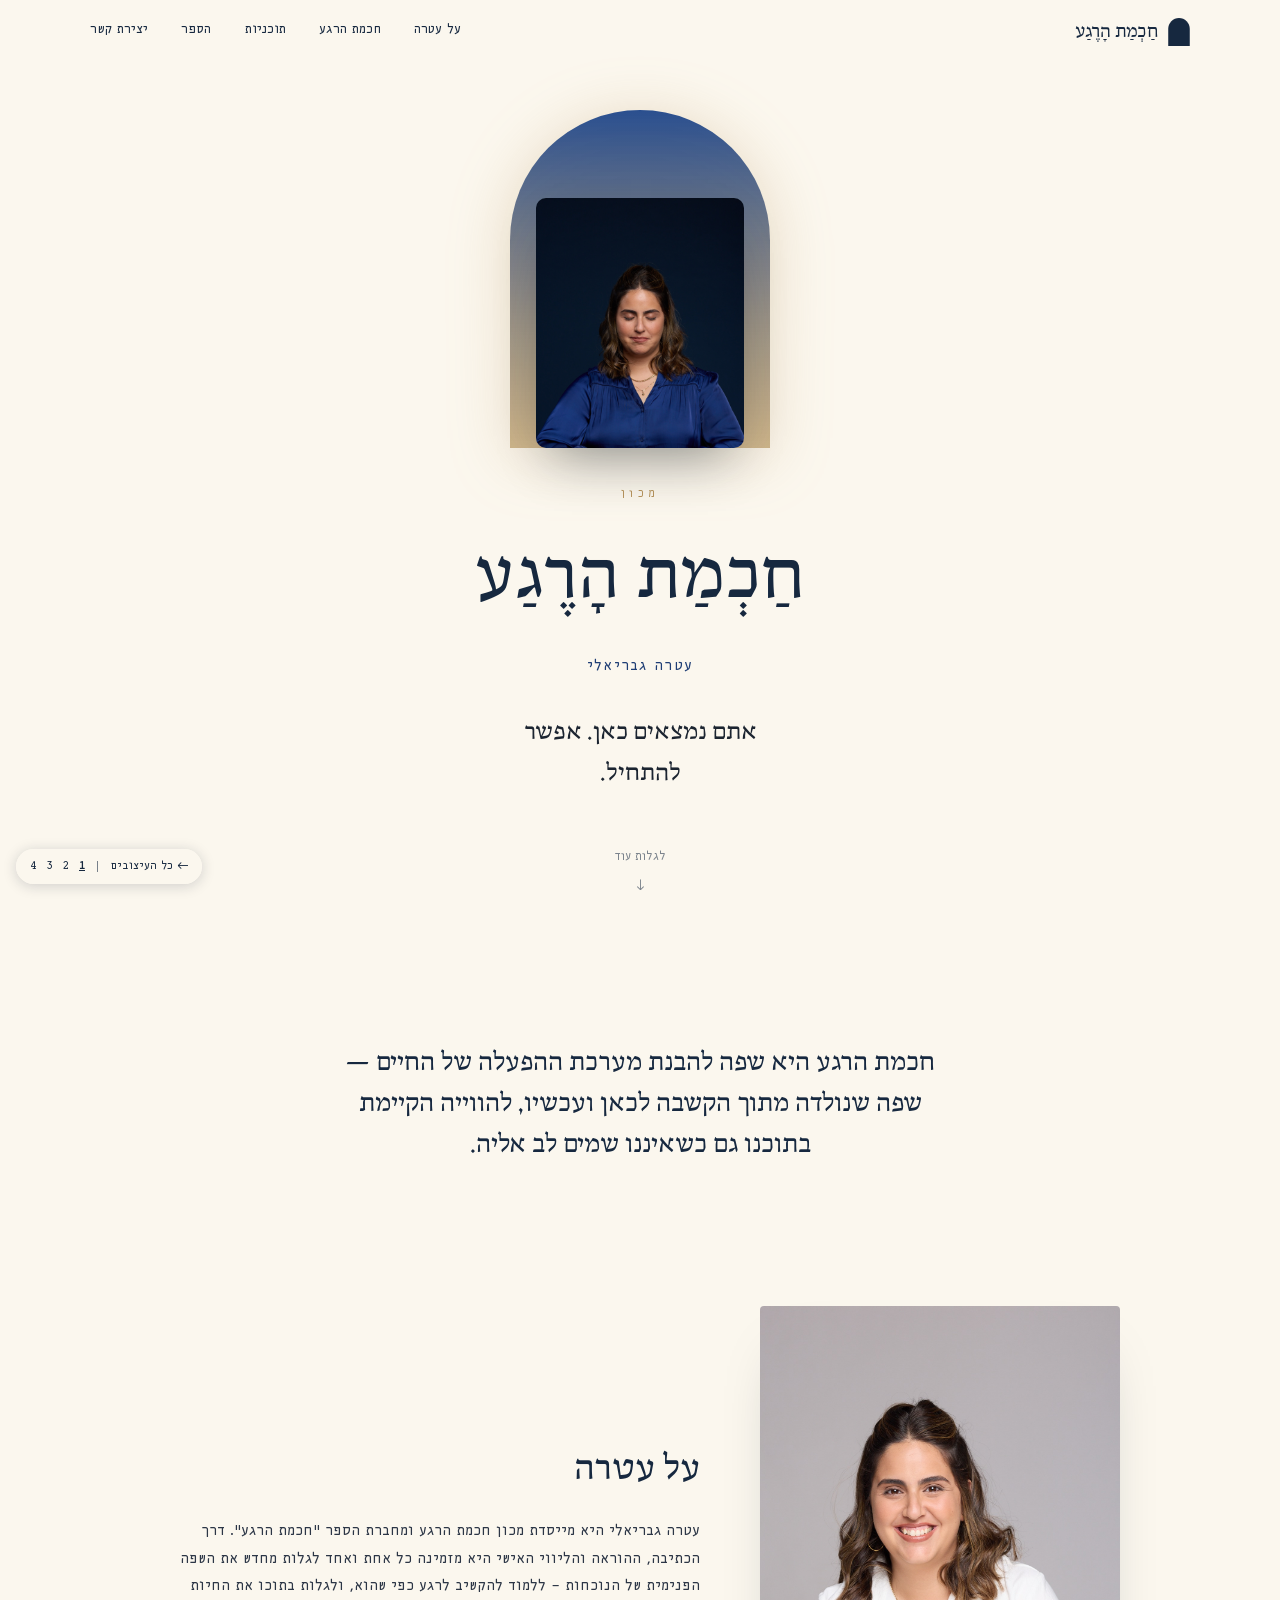
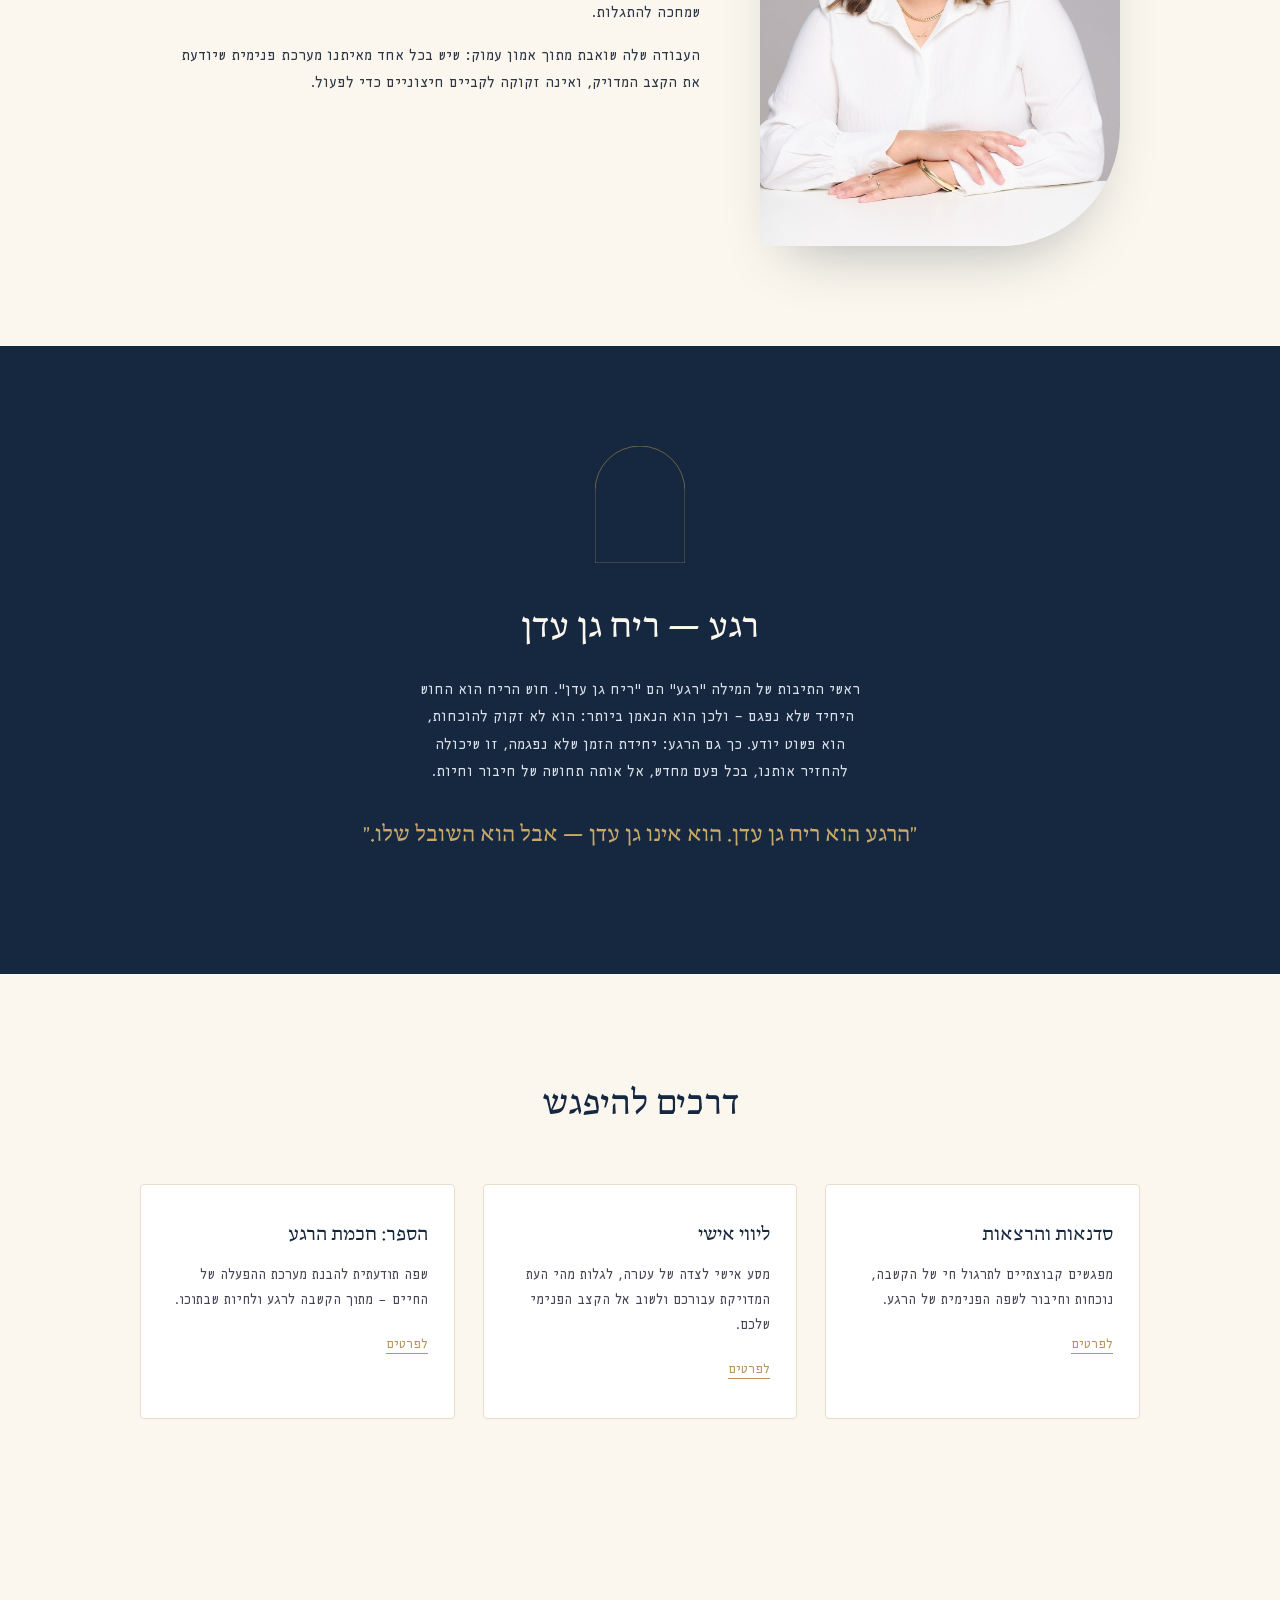
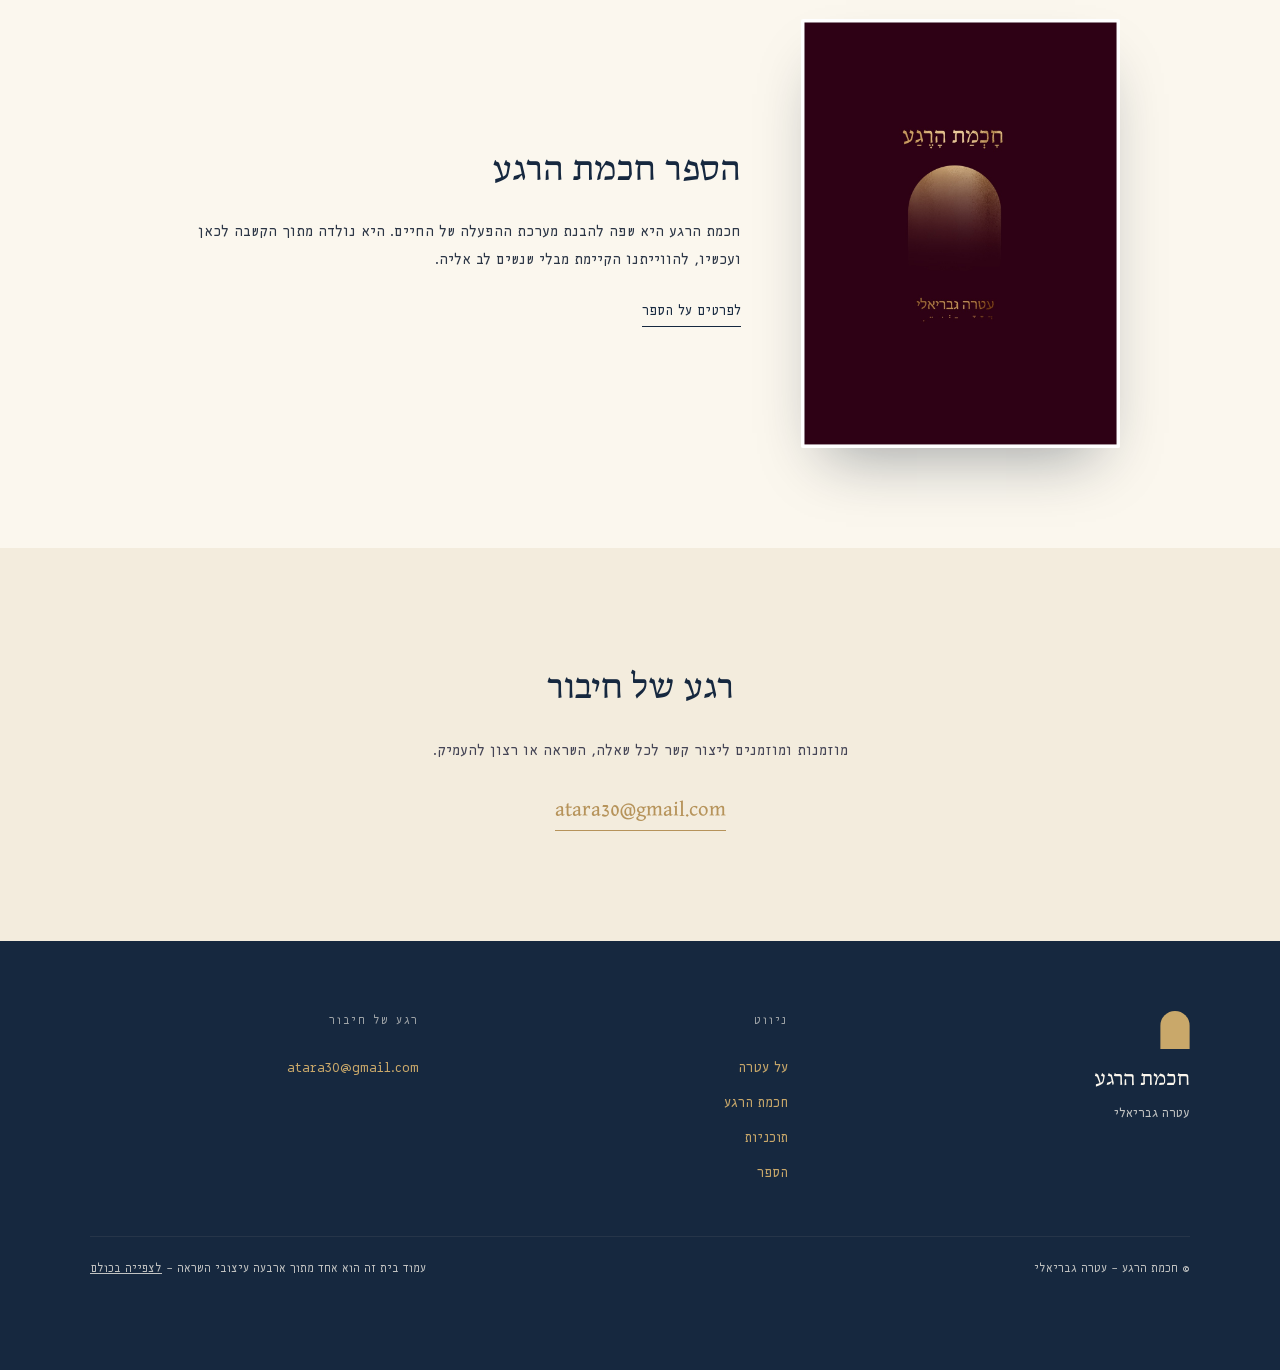
==== docs/designs/1-lavan-zahav/index.html @ def6951e "שינוי שמות עיצובים, הוספת עיצובים 5-6, החרגת materials/ מהריפו מכיוון שהריפו יהפוך לציבורי, תיקיית m" ====
<!DOCTYPE html>
<html lang="he" dir="rtl">
<head>
<meta charset="UTF-8">
<meta name="viewport" content="width=device-width, initial-scale=1">
<title>חכמת הרגע — עטרה גבריאלי | עיצוב 1: שער</title>
<meta name="description" content="חכמת הרגע — מכון בהובלת עטרה גבריאלי. עיצוב השראה 1: שער.">
<link rel="stylesheet" href="../../assets/css/base.css">
<link rel="stylesheet" href="style.css">
</head>
<body>

<nav class="concept-nav" aria-label="ניווט בין עיצובי ההשראה">
  <a href="../../index.html">← כל העיצובים</a>
  <span>|</span>
  <a href="../1-shaar/index.html" class="current" aria-current="page">1</a>
  <a href="../2-rega-kachol/index.html">2</a>
  <a href="../3-or-bahir/index.html">3</a>
  <a href="../4-tnua/index.html">4</a>
</nav>

<header class="site-header">
  <div class="container site-header-inner">
    <a class="brand" href="#top">
      <span class="brand-arch" aria-hidden="true">
        <svg viewBox="0 0 200 260"><path d="M0,260 L0,100 A100,100 0 0 1 200,100 L200,260 Z" fill="currentColor"/></svg>
      </span>
      <span class="brand-text">חַכְמַת הָרֶגַע</span>
    </a>
    <button class="nav-toggle" aria-expanded="false" aria-controls="siteNav" aria-label="פתיחת תפריט">
      <span></span><span></span><span></span>
    </button>
    <nav class="site-nav" id="siteNav" aria-label="ניווט ראשי">
      <a href="#about">על עטרה</a>
      <a href="#scent">חכמת הרגע</a>
      <a href="#programs">תוכניות</a>
      <a href="#book">הספר</a>
      <a href="#contact">יצירת קשר</a>
    </nav>
  </div>
</header>

<header class="hero" id="top">
  <div class="hero-visual">
    <div class="hero-arch-glow" aria-hidden="true">
      <svg viewBox="0 0 200 260" preserveAspectRatio="xMidYMax meet">
        <defs>
          <linearGradient id="archGrad" x1="0" y1="0" x2="0" y2="1">
            <stop offset="0%" stop-color="#2A4F8F"/>
            <stop offset="100%" stop-color="#B6935A" stop-opacity="0.65"/>
          </linearGradient>
        </defs>
        <path d="M0,260 L0,100 A100,100 0 0 1 200,100 L200,260 Z" fill="url(#archGrad)"/>
      </svg>
    </div>
    <img src="../../assets/img/atara-navy-eyes-closed.jpg" alt="עטרה גבריאלי" class="hero-photo">
  </div>

  <p class="eyebrow">מכון</p>
  <h1 class="wordmark">חַכְמַת הָרֶגַע</h1>
  <p class="byline">עטרה גבריאלי</p>
  <p class="tagline">אתם נמצאים כאן. אפשר להתחיל.</p>

  <a class="scroll-cue" href="#about">לגלות עוד<span aria-hidden="true">↓</span></a>
</header>

<section class="intro" data-reveal>
  <p class="lede">
    חכמת הרגע היא שפה להבנת מערכת ההפעלה של החיים — שפה שנולדה מתוך הקשבה לכאן ועכשיו,
    להווייה הקיימת בתוכנו גם כשאיננו שמים לב אליה.
  </p>
</section>

<section id="about" class="about" data-reveal>
  <div class="about-media">
    <img src="../../assets/img/atara-grey-front-smile.jpg" alt="עטרה גבריאלי מחייכת">
  </div>
  <div class="about-text">
    <h2>על עטרה</h2>
    <p>
      עטרה גבריאלי היא מייסדת מכון חכמת הרגע ומחברת הספר "חכמת הרגע".
      דרך הכתיבה, ההוראה והליווי האישי היא מזמינה כל אחת ואחד לגלות מחדש
      את השפה הפנימית של הנוכחות — ללמוד להקשיב לרגע כפי שהוא, ולגלות
      בתוכו את החיות שמחכה להתגלות.
    </p>
    <p>
      העבודה שלה שואבת מתוך אמון עמוק: שיש בכל אחד מאיתנו מערכת פנימית
      שיודעת את הקצב המדויק, ואינה זקוקה לקביים חיצוניים כדי לפעול.
    </p>
  </div>
</section>

<section id="scent" class="scent" data-reveal>
  <div class="scent-arch" aria-hidden="true">
    <svg viewBox="0 0 200 260" preserveAspectRatio="xMidYMax meet">
      <path d="M0,260 L0,100 A100,100 0 0 1 200,100 L200,260 Z" fill="none" stroke="#B6935A" stroke-width="1.5"/>
    </svg>
  </div>
  <h2>רגע — ריח גן עדן</h2>
  <p>
    ראשי התיבות של המילה "רגע" הם "ריח גן עדן". חוש הריח הוא החוש היחיד
    שלא נפגם — ולכן הוא הנאמן ביותר: הוא לא זקוק להוכחות, הוא פשוט יודע.
    כך גם הרגע: יחידת הזמן שלא נפגמה, זו שיכולה להחזיר אותנו, בכל פעם
    מחדש, אל אותה תחושה של חיבור וחיות.
  </p>
  <p class="pull-quote">"הרגע הוא ריח גן עדן. הוא אינו גן עדן — אבל הוא השובל שלו."</p>
</section>

<section id="programs" class="programs" data-reveal>
  <h2>דרכים להיפגש</h2>
  <!-- תוכן לדוגמה: יש לעדכן עם פרטים מדויקים (תאריכים / מחירים / קישורי הרשמה) -->
  <div class="cards">
    <article class="card">
      <h3>סדנאות והרצאות</h3>
      <p>מפגשים קבוצתיים לתרגול חי של הקשבה, נוכחות וחיבור לשפה הפנימית של הרגע.</p>
      <a href="#contact">לפרטים</a>
    </article>
    <article class="card">
      <h3>ליווי אישי</h3>
      <p>מסע אישי לצדה של עטרה, לגלות מהי העת המדויקת עבורכם ולשוב אל הקצב הפנימי שלכם.</p>
      <a href="#contact">לפרטים</a>
    </article>
    <article class="card">
      <h3>הספר: חכמת הרגע</h3>
      <p>שפה תודעתית להבנת מערכת ההפעלה של החיים — מתוך הקשבה לרגע ולחיות שבתוכו.</p>
      <a href="#book">לפרטים</a>
    </article>
  </div>
</section>

<section id="book" class="book" data-reveal>
  <img src="../../assets/img/book-cover.jpg" alt="עטיפת הספר חכמת הרגע" class="book-cover">
  <div class="book-text">
    <h2>הספר חכמת הרגע</h2>
    <p>
      חכמת הרגע היא שפה להבנת מערכת ההפעלה של החיים. היא נולדה מתוך הקשבה
      לכאן ועכשיו, להווייתנו הקיימת מבלי שנשים לב אליה.
    </p>
    <a class="cta" href="#contact">לפרטים על הספר</a>
  </div>
</section>

<section id="contact" class="contact" data-reveal>
  <h2>רגע של חיבור</h2>
  <p>מוזמנות ומוזמנים ליצור קשר לכל שאלה, השראה או רצון להעמיק.</p>
  <a class="cta cta-gold" href="mailto:atara30@gmail.com">atara30@gmail.com</a>
</section>

<footer class="site-footer">
  <div class="container footer-top">
    <div class="footer-brand">
      <span class="brand-arch" aria-hidden="true">
        <svg viewBox="0 0 200 260"><path d="M0,260 L0,100 A100,100 0 0 1 200,100 L200,260 Z" fill="currentColor"/></svg>
      </span>
      <p class="footer-wordmark">חכמת הרגע</p>
      <p class="footer-tagline">עטרה גבריאלי</p>
    </div>
    <nav class="footer-nav" aria-label="ניווט בפוטר">
      <p class="footer-col-title">ניווט</p>
      <a href="#about">על עטרה</a>
      <a href="#scent">חכמת הרגע</a>
      <a href="#programs">תוכניות</a>
      <a href="#book">הספר</a>
    </nav>
    <div class="footer-contact">
      <p class="footer-col-title">רגע של חיבור</p>
      <a href="mailto:atara30@gmail.com">atara30@gmail.com</a>
      <!-- מקום לעדכון: טלפון / וואטסאפ / קישורי רשת חברתית אמיתיים -->
    </div>
  </div>
  <div class="footer-bottom">
    <p>© חכמת הרגע — עטרה גבריאלי</p>
    <p class="footer-note">עמוד בית זה הוא אחד מתוך ארבעה עיצובי השראה — <a href="../../index.html">לצפייה בכולם</a></p>
  </div>
</footer>

<script src="../../assets/js/reveal.js"></script>
<script src="../../assets/js/nav.js"></script>
</body>
</html>
---- docs/assets/css/base.css ----
/* חכמת הרגע — בסיס משותף לכל עיצובי דף הבית */

@font-face {
  font-family: "Days";
  src: url("../fonts/Days-Regular.woff2") format("woff2"),
       url("../fonts/Days-Regular.woff") format("woff");
  font-weight: 400;
  font-style: normal;
  font-display: swap;
}

@font-face {
  font-family: "ArbelG";
  src: url("../fonts/ArbelG-Regular.woff") format("woff");
  font-weight: 400;
  font-style: normal;
  font-display: swap;
}

@font-face {
  font-family: "ArbelG";
  src: url("../fonts/ArbelG-Medium.woff") format("woff");
  font-weight: 500;
  font-style: normal;
  font-display: swap;
}

@font-face {
  font-family: "ArbelG";
  src: url("../fonts/ArbelG-Bold.woff") format("woff");
  font-weight: 700;
  font-style: normal;
  font-display: swap;
}

:root {
  /* פלטה — נגזרת מהלוגו ומתמונות התדמית */
  --navy-deep: #101e30;
  --navy: #16283f;
  --blue-royal: #1f3e75;
  --blue-royal-light: #2a4f8f;
  --cream: #fbf7ee;
  --cream-2: #f3ecdd;
  --gold: #b6935a;
  --gold-light: #c9a86a;
  --wine: #3a0f1f;
  --ink: #1b2430;

  --font-display: "Days", "Frank Ruhl Libre", serif;
  --font-body: "ArbelG", "Times New Roman", serif;

  --ease: cubic-bezier(0.22, 1, 0.36, 1);
}

* {
  box-sizing: border-box;
}

html {
  scroll-behavior: smooth;
}

body {
  margin: 0;
  font-family: var(--font-body);
  color: var(--ink);
  background: var(--cream);
  direction: rtl;
  line-height: 1.7;
  -webkit-font-smoothing: antialiased;
}

img {
  max-width: 100%;
  display: block;
}

a {
  color: inherit;
  text-decoration: none;
}

h1, h2, h3 {
  font-family: var(--font-display);
  font-weight: 400;
  margin: 0;
}

p {
  margin: 0;
}

.container {
  width: min(1100px, 92%);
  margin-inline: auto;
}

/* פס ניווט קטן וקבוע בין ארבעת עיצובי ההשראה — פינה תחתונה כדי לא להתנגש עם ההידר האמיתי */
.concept-nav {
  position: fixed;
  bottom: 16px;
  inset-inline-end: 16px;
  z-index: 200;
  display: flex;
  align-items: center;
  gap: 10px;
  font-size: 0.76rem;
  padding: 7px 14px;
  border-radius: 999px;
  background: rgba(251, 247, 238, 0.92);
  color: var(--navy);
  backdrop-filter: blur(6px);
  box-shadow: 0 2px 14px rgba(16, 30, 48, 0.18);
  transition: transform 0.4s var(--ease);
}

.concept-nav:hover {
  transform: translateY(-2px);
}

.concept-nav span {
  opacity: 0.6;
}

.concept-nav a.current {
  font-weight: 700;
  text-decoration: underline;
}

/* ===== הידר ראשי — לוגו + ניווט, קבוע בגלילה ===== */
.site-header {
  position: sticky;
  top: 0;
  z-index: 150;
  padding: 16px 0;
  transition: padding 0.4s var(--ease), background 0.4s var(--ease), box-shadow 0.4s var(--ease);
}

.site-header-inner {
  display: flex;
  align-items: center;
  justify-content: space-between;
  gap: 24px;
}

.brand {
  display: flex;
  align-items: center;
  gap: 10px;
  flex-shrink: 0;
}

.brand-arch {
  width: 22px;
  height: 28px;
  display: block;
}

.brand-arch svg {
  width: 100%;
  height: 100%;
}

.brand-text {
  font-family: var(--font-display);
  font-size: 1.15rem;
  white-space: nowrap;
}

.site-nav {
  display: flex;
  align-items: center;
  gap: clamp(16px, 2.6vw, 34px);
  font-size: 0.88rem;
}

.site-nav a {
  position: relative;
  padding-bottom: 3px;
}

.site-nav a::after {
  content: "";
  position: absolute;
  right: 0;
  bottom: 0;
  width: 0;
  height: 1px;
  background: currentColor;
  transition: width 0.35s var(--ease);
}

.site-nav a:hover::after {
  width: 100%;
}

.nav-toggle {
  display: none;
  flex-direction: column;
  justify-content: center;
  gap: 5px;
  width: 34px;
  height: 34px;
  background: none;
  border: none;
  cursor: pointer;
  padding: 0;
}

.nav-toggle span {
  display: block;
  width: 100%;
  height: 1.5px;
  background: currentColor;
  transition: transform 0.35s var(--ease), opacity 0.35s var(--ease);
}

.site-header.nav-open .nav-toggle span:nth-child(1) {
  transform: translateY(6.5px) rotate(45deg);
}

.site-header.nav-open .nav-toggle span:nth-child(2) {
  opacity: 0;
}

.site-header.nav-open .nav-toggle span:nth-child(3) {
  transform: translateY(-6.5px) rotate(-45deg);
}

@media (max-width: 760px) {
  .nav-toggle {
    display: flex;
  }

  .site-nav {
    position: fixed;
    inset: 0 0 auto 0;
    top: 0;
    flex-direction: column;
    align-items: flex-start;
    gap: 22px;
    padding: 110px 8% 40px;
    font-size: 1.1rem;
    transform: translateY(-8px);
    opacity: 0;
    pointer-events: none;
    transition: opacity 0.35s var(--ease), transform 0.35s var(--ease);
  }

  .site-header.nav-open .site-nav {
    opacity: 1;
    transform: translateY(0);
    pointer-events: auto;
  }
}

/* ===== פוטר מורחב — מותג / ניווט / חיבור / שורת תחתית ===== */
.site-footer {
  padding: 70px 0 0;
}

.footer-top {
  display: grid;
  grid-template-columns: 1.1fr 1fr 1fr;
  gap: 40px;
  padding-bottom: 50px;
}

.footer-brand .brand-arch {
  width: 30px;
  height: 38px;
  margin-bottom: 12px;
}

.footer-wordmark {
  font-family: var(--font-display);
  font-size: 1.3rem;
}

.footer-tagline {
  font-size: 0.85rem;
  opacity: 0.75;
  margin-top: 6px;
}

.footer-col-title {
  font-size: 0.78rem;
  letter-spacing: 0.14em;
  text-transform: uppercase;
  opacity: 0.6;
  margin-bottom: 14px;
}

.footer-nav,
.footer-contact {
  display: flex;
  flex-direction: column;
  gap: 10px;
  font-size: 0.92rem;
}

.footer-nav a,
.footer-contact a {
  width: fit-content;
  transition: opacity 0.3s var(--ease);
}

.footer-nav a:hover,
.footer-contact a:hover {
  opacity: 0.7;
}

.footer-bottom {
  display: flex;
  flex-wrap: wrap;
  align-items: center;
  justify-content: space-between;
  gap: 10px;
  padding: 22px 0 90px;
  border-top: 1px solid currentColor;
  border-color: rgba(128, 128, 128, 0.2);
  font-size: 0.78rem;
  opacity: 0.75;
  width: min(1100px, 92%);
  margin-inline: auto;
}

.footer-note a {
  text-decoration: underline;
}

@media (max-width: 760px) {
  .footer-top {
    grid-template-columns: 1fr;
    gap: 30px;
  }
  .footer-bottom {
    flex-direction: column;
    text-align: center;
    padding-bottom: 100px;
  }
}

/* אלמנט reveal-on-scroll משותף */
[data-reveal] {
  opacity: 0;
  transform: translateY(24px);
  transition: opacity 0.9s var(--ease), transform 0.9s var(--ease);
}

[data-reveal].is-visible {
  opacity: 1;
  transform: translateY(0);
}

@media (prefers-reduced-motion: reduce) {
  html {
    scroll-behavior: auto;
  }
  [data-reveal] {
    opacity: 1;
    transform: none;
    transition: none;
  }
}

.visually-hidden {
  position: absolute;
  width: 1px;
  height: 1px;
  overflow: hidden;
  clip: rect(0 0 0 0);
  white-space: nowrap;
}
---- docs/designs/1-lavan-zahav/style.css ----
/* עיצוב 1 — "שער": מינימליסטי, קרם + נייבי, המון אוויר */

body {
  background: var(--cream);
}

/* ===== הידר (ניווט עליון) ===== */
.site-header {
  background: transparent;
}

.site-header.is-scrolled {
  background: rgba(251, 247, 238, 0.9);
  backdrop-filter: blur(8px);
  box-shadow: 0 2px 16px rgba(16, 30, 48, 0.08);
  padding: 10px 0;
}

.brand,
.site-nav a,
.nav-toggle {
  color: var(--navy);
}

.brand-text {
  color: var(--navy);
}

@media (max-width: 760px) {
  .site-header.nav-open .site-nav {
    background: var(--cream);
    box-shadow: 0 10px 30px rgba(16, 30, 48, 0.15);
  }
}

.hero {
  min-height: 100svh;
  display: flex;
  flex-direction: column;
  align-items: center;
  justify-content: center;
  text-align: center;
  padding: 40px 20px 60px;
  gap: 6px;
}

/* קשת ברקע + תצלום עטרה מלפנים — "מאחוריה קשת" */
.hero-visual {
  position: relative;
  width: min(260px, 58vw);
  aspect-ratio: 200 / 260;
  margin-bottom: 30px;
}

.hero-arch-glow {
  position: absolute;
  inset: 0;
  animation: breathe 8s ease-in-out infinite;
  filter: drop-shadow(0 10px 30px rgba(182, 147, 90, 0.35));
}

.hero-arch-glow svg {
  width: 100%;
  height: 100%;
}

.hero-photo {
  position: absolute;
  bottom: 0;
  left: 50%;
  translate: -50% 0;
  width: 80%;
  height: 74%;
  object-fit: cover;
  object-position: top center;
  border-radius: 10px;
  box-shadow: 0 24px 50px -18px rgba(16, 30, 48, 0.45);
}

@keyframes breathe {
  0%, 100% { transform: scale(1); }
  50% { transform: scale(1.028); }
}

.eyebrow {
  font-size: 0.78rem;
  letter-spacing: 0.35em;
  color: var(--gold);
  text-transform: uppercase;
  margin-bottom: 6px;
}

.wordmark {
  font-size: clamp(2.4rem, 7vw, 4.4rem);
  color: var(--navy);
  letter-spacing: 0.01em;
}

.byline {
  font-size: 1rem;
  color: var(--blue-royal);
  margin-top: 10px;
  letter-spacing: 0.08em;
}

.tagline {
  margin-top: 26px;
  font-family: var(--font-display);
  font-size: clamp(1.1rem, 2.4vw, 1.5rem);
  color: var(--ink);
  max-width: 26ch;
}

.scroll-cue {
  margin-top: 48px;
  font-size: 0.8rem;
  color: var(--navy);
  opacity: 0.55;
  display: flex;
  flex-direction: column;
  align-items: center;
  gap: 6px;
}

.scroll-cue span {
  animation: bob 2.4s ease-in-out infinite;
}

@keyframes bob {
  0%, 100% { transform: translateY(0); }
  50% { transform: translateY(6px); }
}

.intro {
  padding: 80px 20px;
  text-align: center;
}

.lede {
  max-width: 46ch;
  margin-inline: auto;
  font-family: var(--font-display);
  font-size: clamp(1.15rem, 2.6vw, 1.6rem);
  color: var(--navy);
  line-height: 1.6;
}

.about {
  display: grid;
  grid-template-columns: 0.8fr 1.2fr;
  gap: 60px;
  align-items: center;
  padding: 60px 20px 100px;
  width: min(1000px, 92%);
  margin-inline: auto;
}

.about-media img {
  border-radius: 4px 4px 120px 4px;
  box-shadow: 0 30px 60px -30px rgba(16, 30, 48, 0.35);
}

.about-text h2,
.scent h2,
.programs h2,
.book h2,
.contact h2 {
  font-size: clamp(1.6rem, 3.4vw, 2.2rem);
  color: var(--navy);
  margin-bottom: 20px;
}

.about-text p {
  margin-bottom: 16px;
  color: #35405020;
  color: #2c3646;
}

.scent {
  background: var(--navy);
  color: var(--cream);
  text-align: center;
  padding: 100px 20px;
  position: relative;
}

.scent-arch {
  width: 90px;
  margin: 0 auto 24px;
  opacity: 0.8;
  animation: breathe 8s ease-in-out infinite;
}

.scent h2 {
  color: var(--cream);
}

.scent p {
  max-width: 56ch;
  margin: 0 auto 20px;
  color: #d9e0ea;
}

.pull-quote {
  font-family: var(--font-display);
  font-size: clamp(1.1rem, 2.4vw, 1.4rem);
  color: var(--gold-light) !important;
  margin-top: 30px !important;
}

.programs {
  padding: 100px 20px;
  text-align: center;
}

.programs h2 {
  margin-bottom: 50px;
}

.cards {
  display: grid;
  grid-template-columns: repeat(3, 1fr);
  gap: 28px;
  width: min(1000px, 92%);
  margin-inline: auto;
}

.card {
  background: #fff;
  border: 1px solid #e7dfcc;
  border-radius: 4px;
  padding: 34px 26px;
  text-align: start;
  transition: transform 0.5s var(--ease), box-shadow 0.5s var(--ease);
}

.card:hover {
  transform: translateY(-6px);
  box-shadow: 0 24px 40px -28px rgba(16, 30, 48, 0.3);
}

.card h3 {
  font-family: var(--font-display);
  font-size: 1.2rem;
  color: var(--navy);
  margin-bottom: 12px;
}

.card p {
  font-size: 0.92rem;
  color: #445;
  margin-bottom: 18px;
}

.card a {
  font-size: 0.85rem;
  color: var(--gold);
  border-bottom: 1px solid var(--gold);
  padding-bottom: 2px;
}

.book {
  display: grid;
  grid-template-columns: 0.55fr 1fr;
  gap: 60px;
  align-items: center;
  width: min(1000px, 92%);
  margin-inline: auto;
  padding: 100px 20px;
}

.book-cover {
  border-radius: 2px;
  box-shadow: 0 30px 60px -24px rgba(16, 30, 48, 0.4);
}

.book-text p {
  margin-bottom: 24px;
  color: #2c3646;
}

.cta {
  display: inline-block;
  font-size: 0.9rem;
  color: var(--navy);
  border-bottom: 1px solid var(--navy);
  padding-bottom: 2px;
}

.contact {
  text-align: center;
  padding: 110px 20px;
  background: var(--cream-2);
}

.contact p {
  margin: 16px 0 30px;
  color: #445;
}

.cta-gold {
  font-family: var(--font-display);
  font-size: 1.2rem;
  color: var(--gold);
  border-bottom: 1px solid var(--gold);
}

.site-footer {
  background: var(--navy);
  color: var(--cream);
}

.footer-brand .brand-arch,
.footer-nav a,
.footer-contact a {
  color: var(--gold-light);
}

.footer-wordmark {
  color: var(--cream);
}

@media (max-width: 760px) {
  .about, .book {
    grid-template-columns: 1fr;
    text-align: center;
  }
  .about-text, .book-text {
    text-align: center;
  }
  .cards {
    grid-template-columns: 1fr;
  }
}
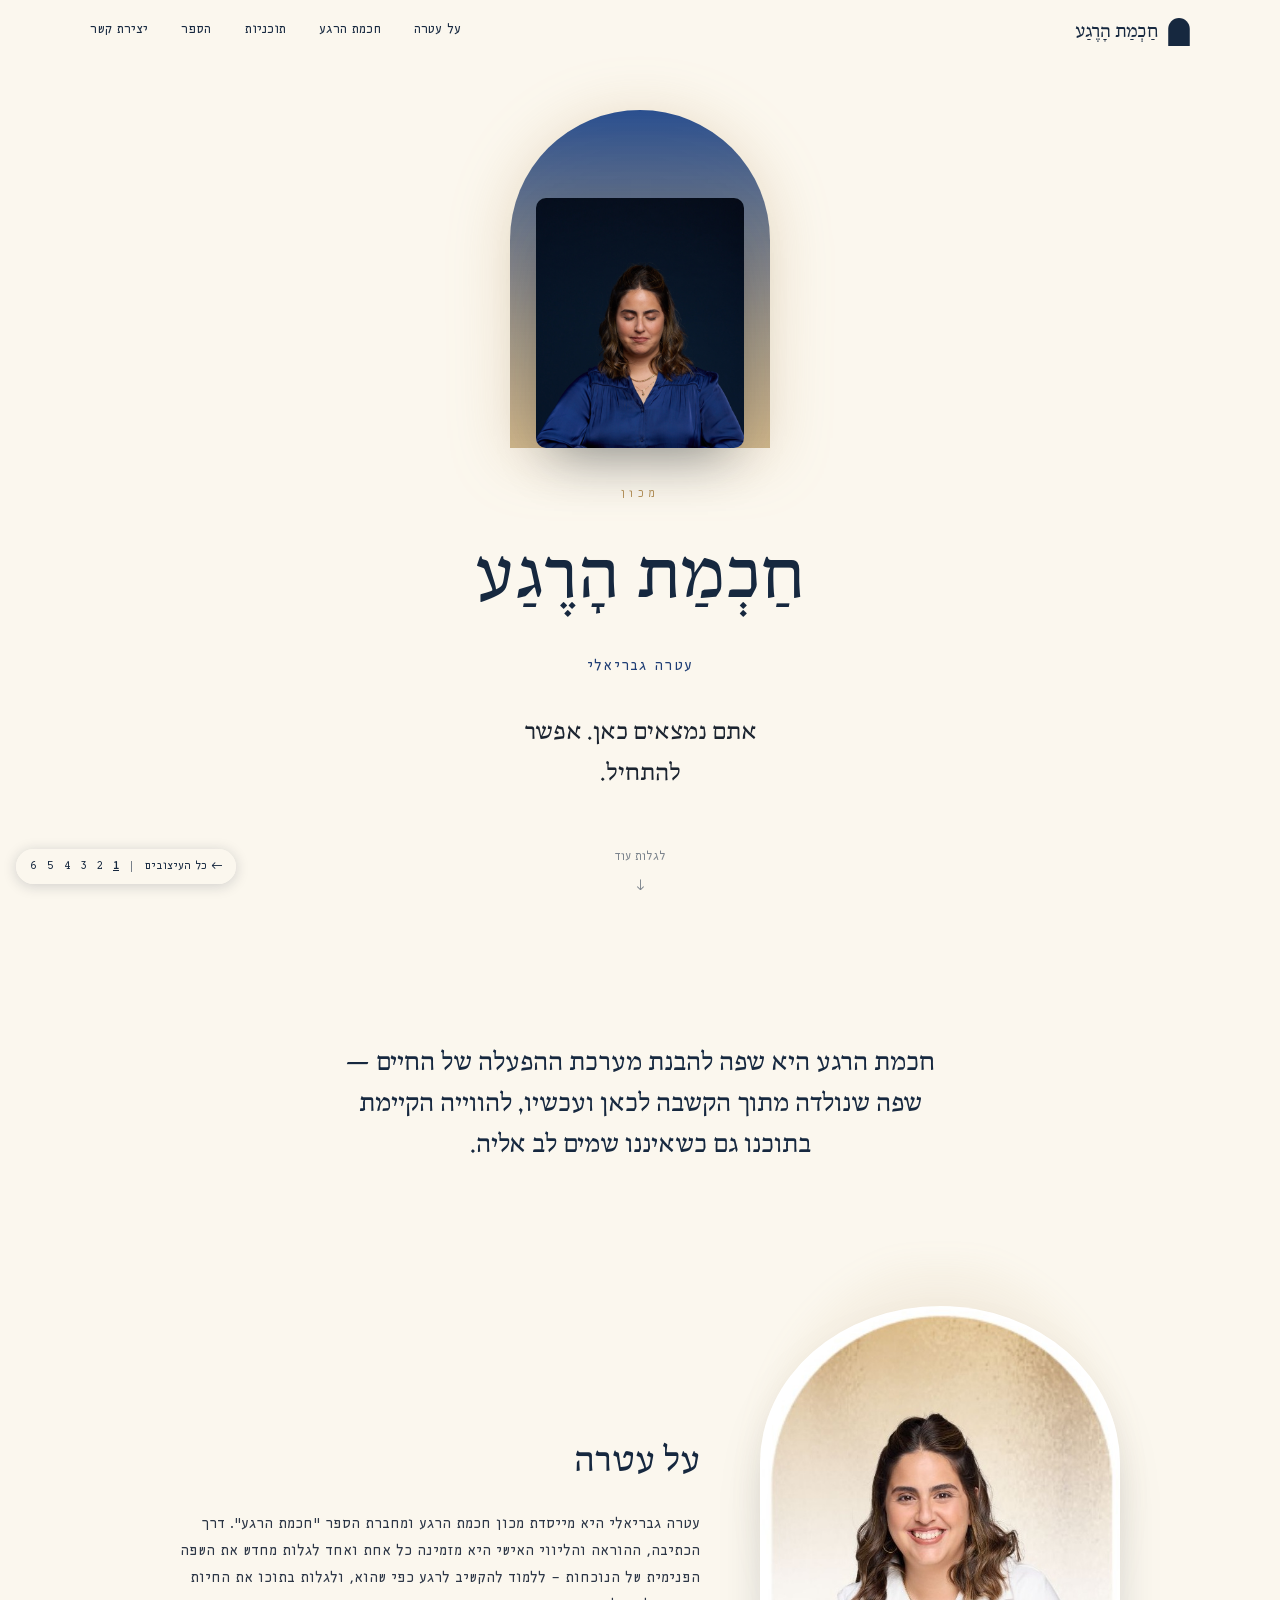
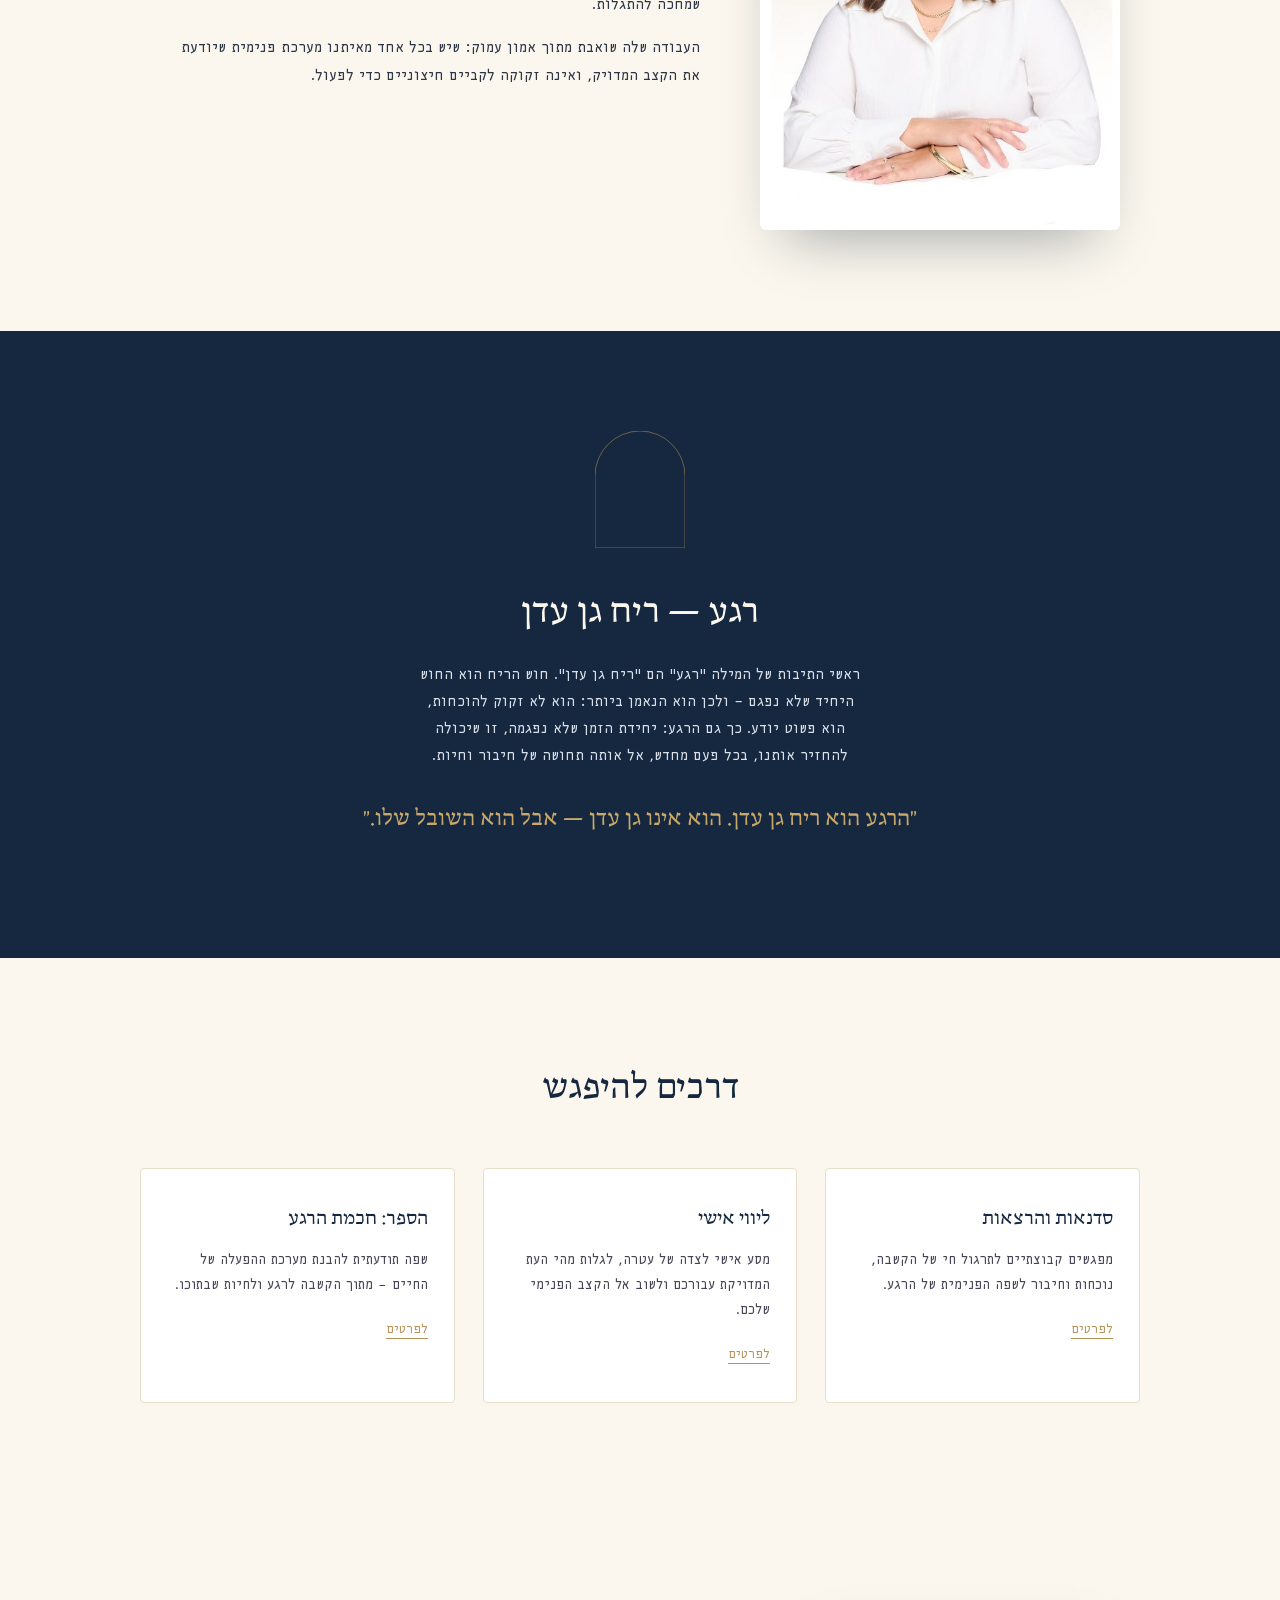
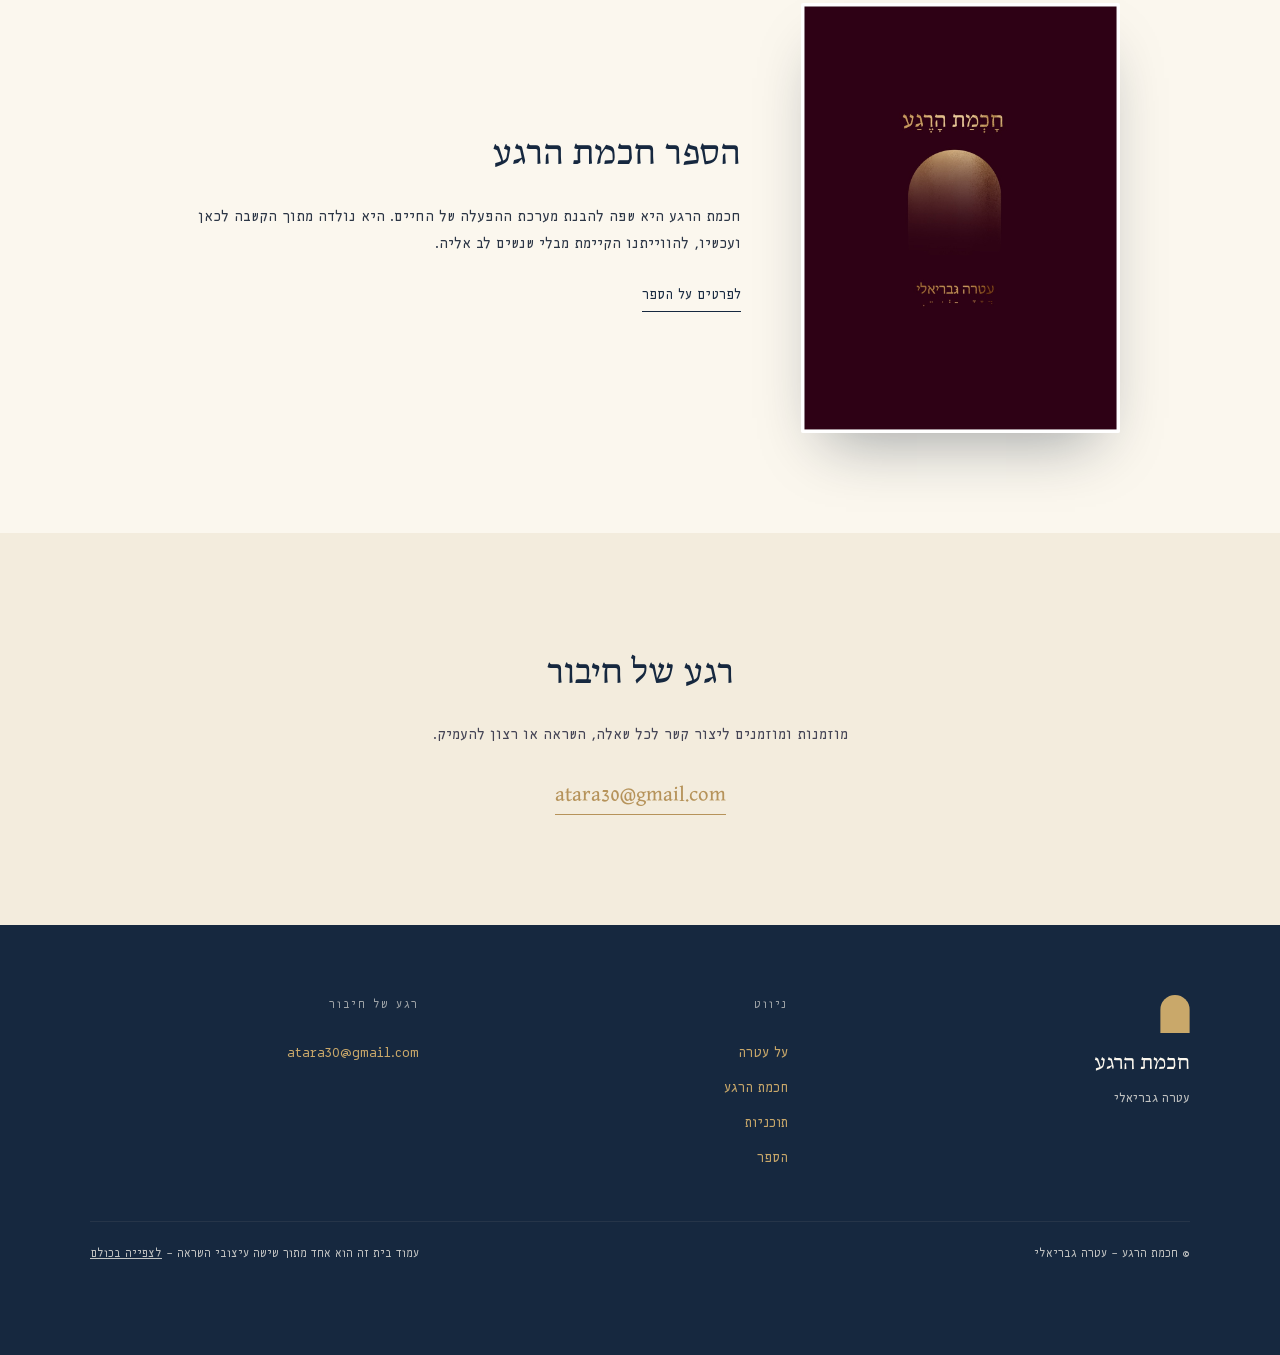
==== commit a13bc4f5: "תיקון ניווט + הטמעת פורטרט הקשת החדש של עטרה בעיצוב 1 - הוספת docs/assets/img/atara-arch-portrait.jp" ====
--- a/docs/designs/1-lavan-zahav/index.html
+++ b/docs/designs/1-lavan-zahav/index.html
@@ -13,10 +13,12 @@
 <nav class="concept-nav" aria-label="ניווט בין עיצובי ההשראה">
   <a href="../../index.html">← כל העיצובים</a>
   <span>|</span>
-  <a href="../1-shaar/index.html" class="current" aria-current="page">1</a>
+  <a href="../1-lavan-zahav/index.html" class="current" aria-current="page">1</a>
   <a href="../2-rega-kachol/index.html">2</a>
-  <a href="../3-or-bahir/index.html">3</a>
-  <a href="../4-tnua/index.html">4</a>
+  <a href="../3-pesifas/index.html">3</a>
+  <a href="../4-diyokan/index.html">4</a>
+  <a href="../5-tzmicha/index.html">5</a>
+  <a href="../6-masa/index.html">6</a>
 </nav>
 
 <header class="site-header">
@@ -73,7 +75,8 @@
 
 <section id="about" class="about" data-reveal>
   <div class="about-media">
-    <img src="../../assets/img/atara-grey-front-smile.jpg" alt="עטרה גבריאלי מחייכת">
+    <span class="about-media-glow" aria-hidden="true"></span>
+    <img src="../../assets/img/atara-arch-portrait.jpg" alt="עטרה גבריאלי" class="about-portrait">
   </div>
   <div class="about-text">
     <h2>על עטרה</h2>
@@ -170,7 +173,7 @@
   </div>
   <div class="footer-bottom">
     <p>© חכמת הרגע — עטרה גבריאלי</p>
-    <p class="footer-note">עמוד בית זה הוא אחד מתוך ארבעה עיצובי השראה — <a href="../../index.html">לצפייה בכולם</a></p>
+    <p class="footer-note">עמוד בית זה הוא אחד מתוך שישה עיצובי השראה — <a href="../../index.html">לצפייה בכולם</a></p>
   </div>
 </footer>
 
--- a/docs/designs/1-lavan-zahav/style.css
+++ b/docs/designs/1-lavan-zahav/style.css
@@ -155,9 +155,30 @@
   margin-inline: auto;
 }
 
-.about-media img {
-  border-radius: 4px 4px 120px 4px;
-  box-shadow: 0 30px 60px -30px rgba(16, 30, 48, 0.35);
+.about-media {
+  position: relative;
+  isolation: isolate;
+}
+
+.about-media-glow {
+  position: absolute;
+  inset: -10% -14%;
+  z-index: -1;
+  background: radial-gradient(60% 55% at 50% 38%, rgba(182, 147, 90, 0.4), transparent 72%);
+  filter: blur(10px);
+  animation: breathe 8s ease-in-out infinite;
+}
+
+.about-portrait {
+  border-radius: 50% 50% 6px 6px / 30% 30% 6px 6px;
+  box-shadow: 0 30px 60px -26px rgba(16, 30, 48, 0.4);
+  transition: transform 0.6s var(--ease), box-shadow 0.6s var(--ease);
+  will-change: transform;
+}
+
+.about-media:hover .about-portrait {
+  transform: translateY(-6px) scale(1.015);
+  box-shadow: 0 40px 70px -26px rgba(16, 30, 48, 0.45);
 }
 
 .about-text h2,
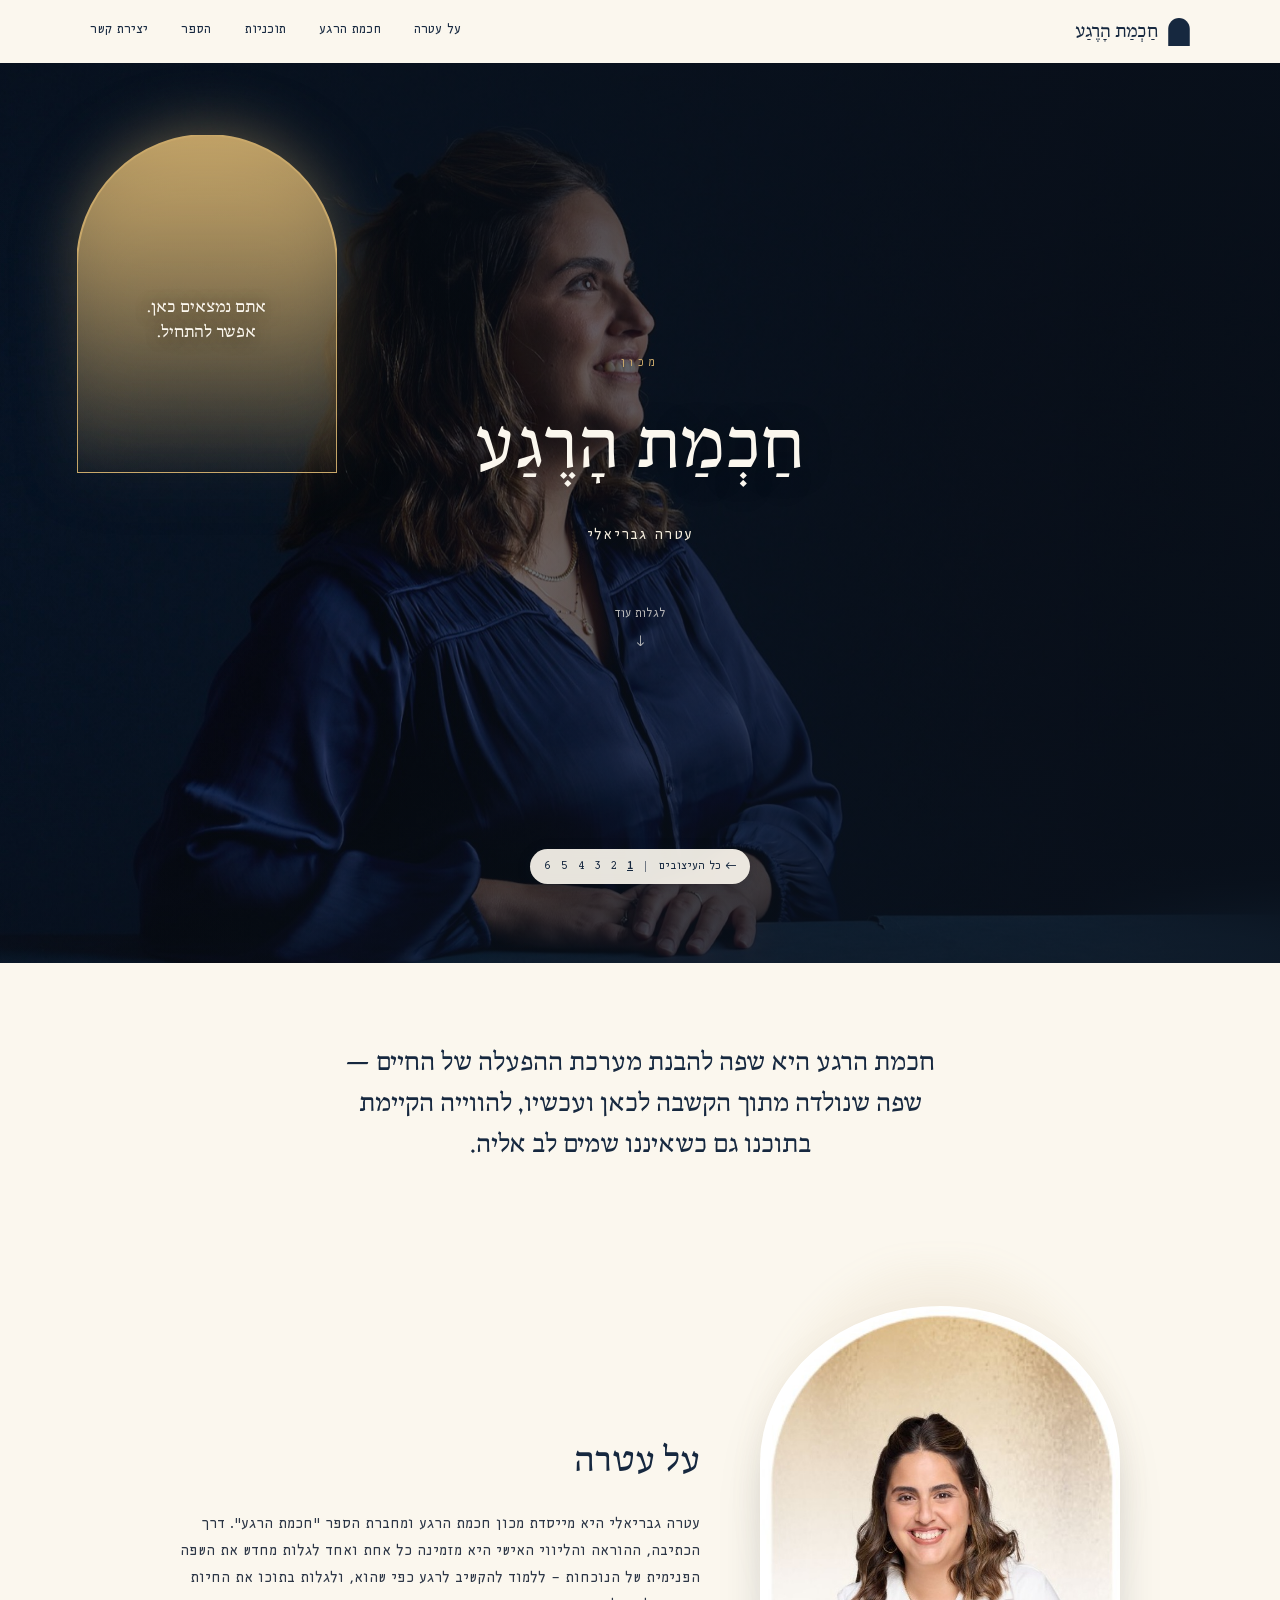
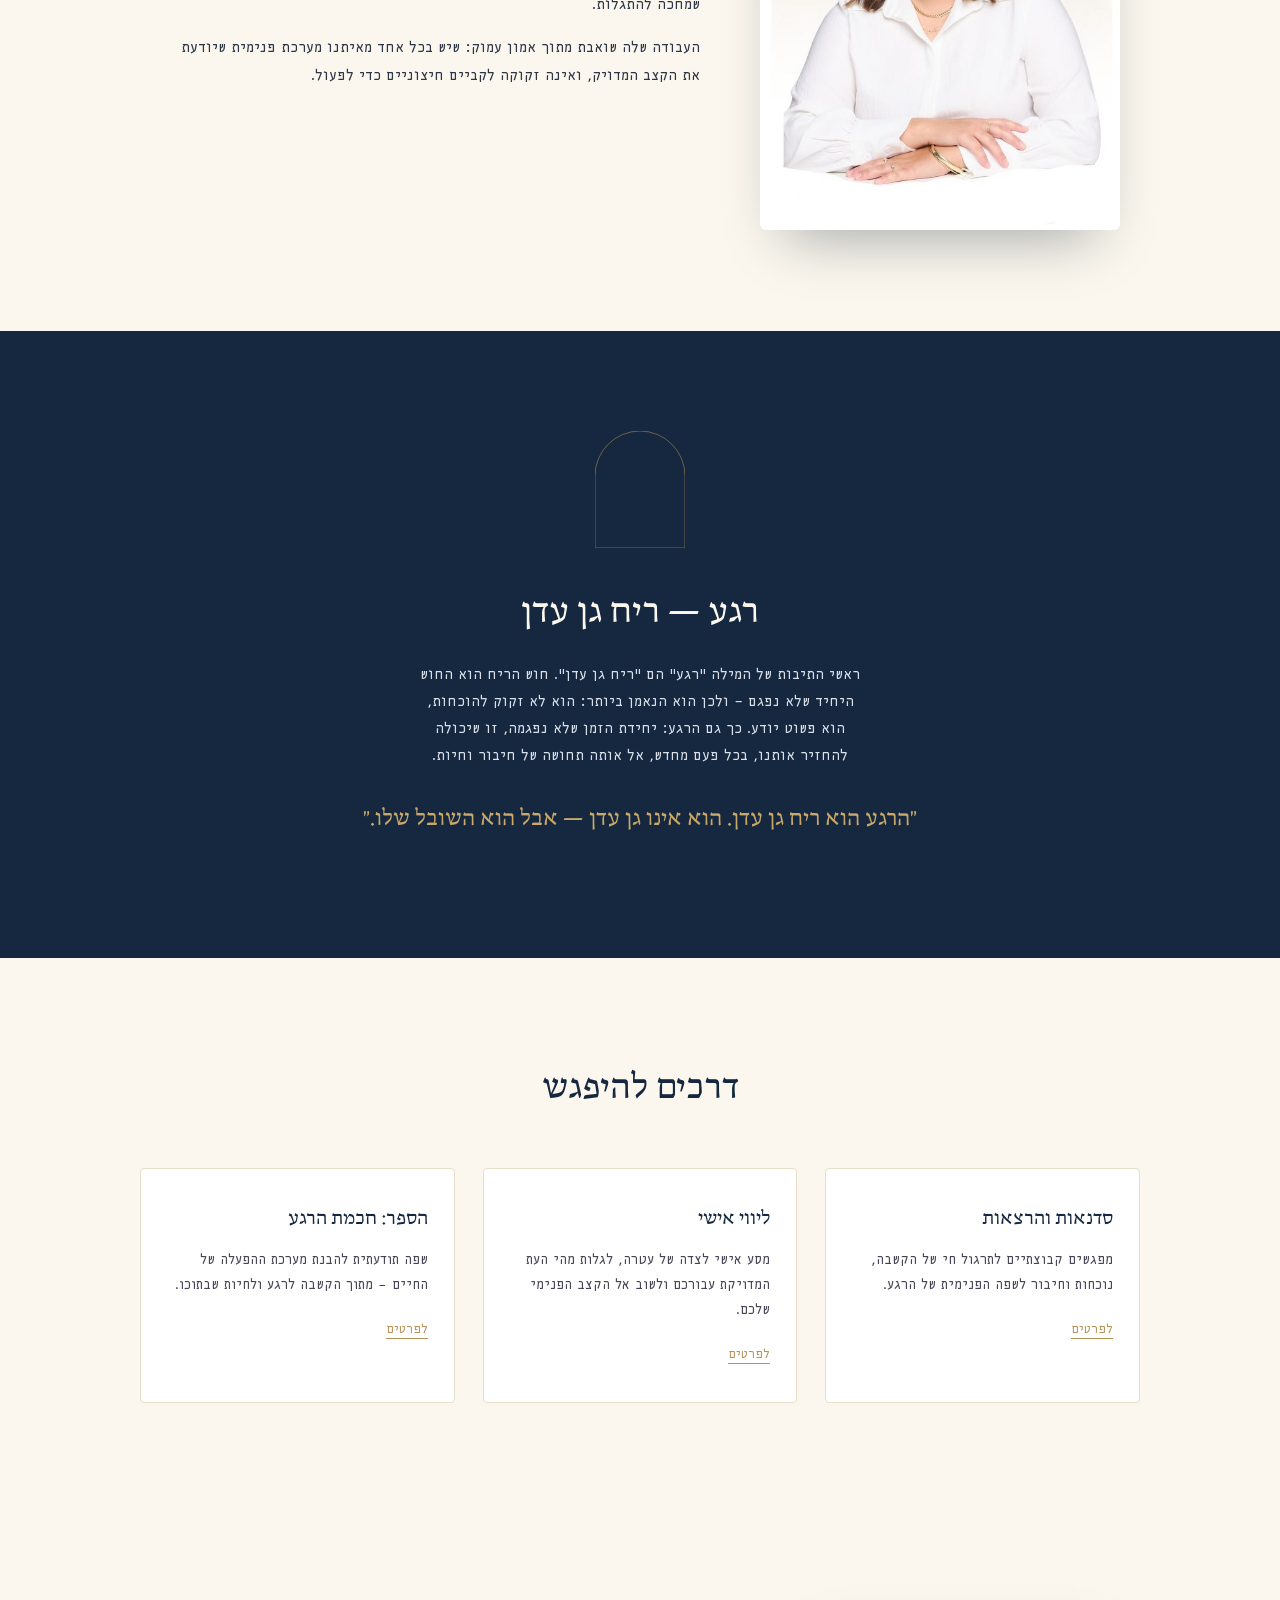
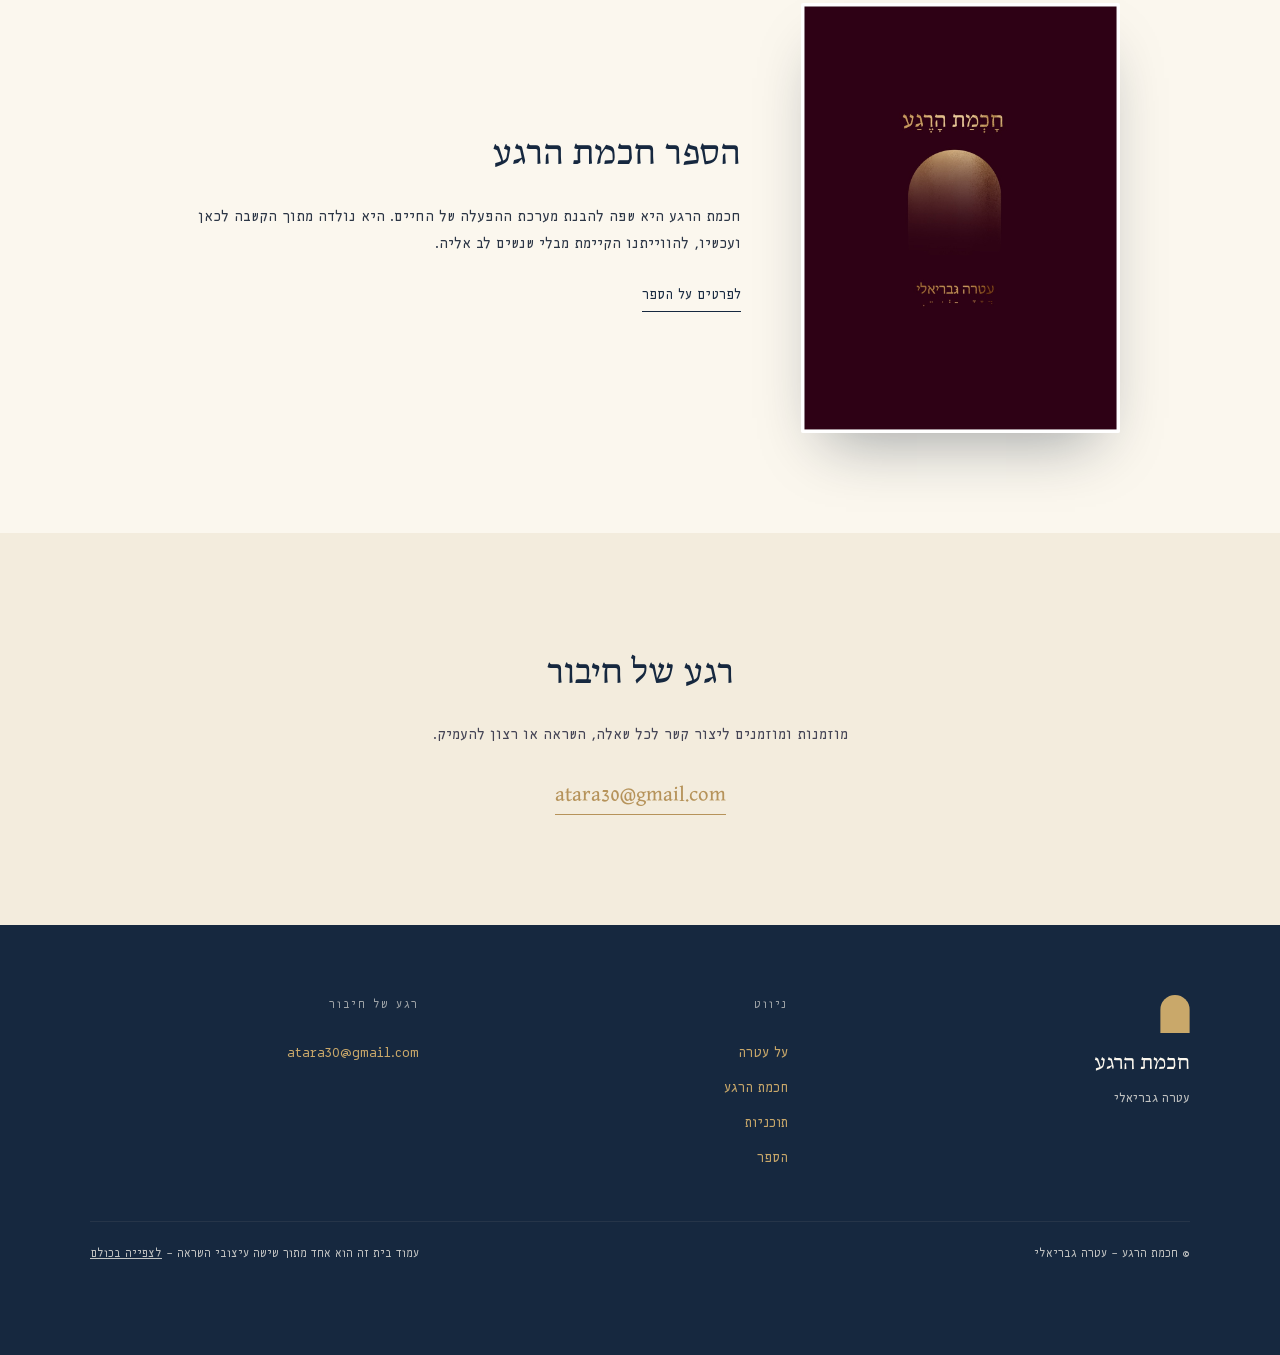
==== commit 83a26a08: "תמונת רקע של עטרה בכל ההירואים + חלון-מבט זוהר + אותיות נופלות - תמונה חדשה docs/assets/img/atara-he" ====
--- a/docs/designs/1-lavan-zahav/index.html
+++ b/docs/designs/1-lavan-zahav/index.html
@@ -43,25 +43,28 @@
 </header>
 
 <header class="hero" id="top">
-  <div class="hero-visual">
-    <div class="hero-arch-glow" aria-hidden="true">
-      <svg viewBox="0 0 200 260" preserveAspectRatio="xMidYMax meet">
-        <defs>
-          <linearGradient id="archGrad" x1="0" y1="0" x2="0" y2="1">
-            <stop offset="0%" stop-color="#2A4F8F"/>
-            <stop offset="100%" stop-color="#B6935A" stop-opacity="0.65"/>
-          </linearGradient>
-        </defs>
-        <path d="M0,260 L0,100 A100,100 0 0 1 200,100 L200,260 Z" fill="url(#archGrad)"/>
-      </svg>
-    </div>
-    <img src="../../assets/img/atara-navy-eyes-closed.jpg" alt="עטרה גבריאלי" class="hero-photo">
+  <div class="hero-bg-photo" aria-hidden="true">
+    <img src="../../assets/img/atara-hero-bg.jpg" alt="">
+    <span class="hero-bg-overlay"></span>
+  </div>
+
+  <div class="gaze-window gaze-window-glow" aria-hidden="true">
+    <svg viewBox="0 0 200 260" preserveAspectRatio="xMidYMax meet">
+      <defs>
+        <linearGradient id="gazeGrad1" x1="0" y1="0" x2="0" y2="1">
+          <stop offset="0%" stop-color="#C9A86A" stop-opacity="0.95"/>
+          <stop offset="100%" stop-color="#C9A86A" stop-opacity="0.05"/>
+        </linearGradient>
+      </defs>
+      <path d="M0,260 L0,100 A100,100 0 0 1 200,100 L200,260 Z" fill="url(#gazeGrad1)"/>
+      <path d="M0,260 L0,100 A100,100 0 0 1 200,100 L200,260 Z" fill="none" stroke="#C9A86A" stroke-width="1.5"/>
+    </svg>
+    <p class="gaze-window-text">אתם נמצאים כאן.<br>אפשר להתחיל.</p>
   </div>
 
   <p class="eyebrow">מכון</p>
   <h1 class="wordmark">חַכְמַת הָרֶגַע</h1>
   <p class="byline">עטרה גבריאלי</p>
-  <p class="tagline">אתם נמצאים כאן. אפשר להתחיל.</p>
 
   <a class="scroll-cue" href="#about">לגלות עוד<span aria-hidden="true">↓</span></a>
 </header>
--- a/docs/assets/css/base.css
+++ b/docs/assets/css/base.css
@@ -100,9 +100,11 @@
   position: fixed;
   bottom: 16px;
   inset-inline-end: 16px;
+  inset-inline-start: 16px;
   z-index: 200;
   display: flex;
   align-items: center;
+  justify-content: center;
   gap: 10px;
   font-size: 0.76rem;
   padding: 7px 14px;
@@ -112,6 +114,9 @@
   backdrop-filter: blur(6px);
   box-shadow: 0 2px 14px rgba(16, 30, 48, 0.18);
   transition: transform 0.4s var(--ease);
+  max-width: fit-content;
+  margin-inline: auto;
+  overflow-x: auto;
 }
 
 .concept-nav:hover {
@@ -341,6 +346,121 @@
   }
 }
 
+/* דואוטון משותף — img בגווני אפור + שכבת צבע ב-mix-blend-mode, לכל [class*="duotone-"] */
+[class*="duotone-"] {
+  position: relative;
+  overflow: hidden;
+}
+
+[class*="duotone-"] img {
+  width: 100%;
+  height: 100%;
+  object-fit: cover;
+  filter: grayscale(1) contrast(1.08) brightness(1.04);
+}
+
+[class*="duotone-"]::after {
+  content: "";
+  position: absolute;
+  inset: 0;
+  background: linear-gradient(155deg, var(--duotone-a), var(--duotone-b));
+  mix-blend-mode: color;
+  pointer-events: none;
+}
+
+.duotone-gold { --duotone-a: #16283f; --duotone-b: #c9a86a; }
+.duotone-warm { --duotone-a: #3a0f1f; --duotone-b: #d9b478; }
+.duotone-olive { --duotone-a: #3f4a2e; --duotone-b: #f3ecdd; }
+.duotone-journey { --duotone-a: #101e30; --duotone-b: #b6935a; }
+
+/* תמונת רקע משותפת להירו — עטרה נשענת על השולחן, ברקע כל עיצוב */
+.hero-bg-photo {
+  position: absolute;
+  inset: 0;
+  z-index: 0;
+  overflow: hidden;
+}
+
+.hero-bg-photo img {
+  width: 100%;
+  height: 100%;
+  object-fit: cover;
+  object-position: 14% 40%;
+}
+
+/* "החלון" שאליו עטרה מביטה — קשת זוהרת, ממוקמת בכיוון המבט שלה (למעלה-ימינה) */
+.gaze-window {
+  position: absolute;
+  top: 8%;
+  inset-inline-end: 6%;
+  z-index: 1;
+  width: min(260px, 34vw);
+  aspect-ratio: 200 / 260;
+  pointer-events: none;
+}
+
+.gaze-window svg {
+  width: 100%;
+  height: 100%;
+  filter: drop-shadow(0 0 30px rgba(201, 168, 106, 0.55));
+}
+
+.gaze-window .gaze-window-text {
+  position: absolute;
+  inset: 0;
+  display: flex;
+  align-items: center;
+  justify-content: center;
+  text-align: center;
+  padding: 18% 14% 10%;
+  font-family: var(--font-display);
+  font-size: clamp(0.85rem, 1.4vw, 1.05rem);
+  line-height: 1.5;
+  color: var(--cream);
+  text-shadow: 0 2px 16px rgba(0, 0, 0, 0.5);
+}
+
+@keyframes gaze-breathe {
+  0%, 100% { transform: scale(1); opacity: 0.9; }
+  50% { transform: scale(1.035); opacity: 1; }
+}
+
+.hero-bg-photo .hero-bg-overlay {
+  position: absolute;
+  inset: 0;
+  background:
+    linear-gradient(90deg, rgba(9, 17, 28, 0.2) 0%, rgba(9, 17, 28, 0.62) 46%, rgba(9, 17, 28, 0.82) 100%),
+    linear-gradient(0deg, rgba(9, 17, 28, 0.55) 0%, rgba(9, 17, 28, 0.05) 30%, rgba(9, 17, 28, 0.05) 70%, rgba(9, 17, 28, 0.4) 100%);
+}
+
+/* אותיות נופלות — שכבת קישוט בהירו, קשורה לגלילה */
+.falling-letters {
+  position: absolute;
+  inset: 0;
+  z-index: 1;
+  overflow: hidden;
+  pointer-events: none;
+}
+
+.falling-letters span {
+  position: absolute;
+  top: 0;
+  font-family: var(--font-display);
+  color: var(--gold-light);
+  will-change: transform;
+}
+
+@media (prefers-reduced-motion: reduce) {
+  .falling-letters { display: none; }
+}
+
+/* הטיה עדינה בעכבר — משותף לכל [data-tilt] */
+[data-tilt] {
+  transform-style: preserve-3d;
+  transition: transform 0.25s var(--ease);
+  will-change: transform;
+}
+
 /* אלמנט reveal-on-scroll משותף */
 [data-reveal] {
   opacity: 0;
--- a/docs/designs/1-lavan-zahav/style.css
+++ b/docs/designs/1-lavan-zahav/style.css
@@ -34,6 +34,8 @@
 }
 
 .hero {
+  position: relative;
+  overflow: hidden;
   min-height: 100svh;
   display: flex;
   flex-direction: column;
@@ -44,61 +46,38 @@
   gap: 6px;
 }
 
-/* קשת ברקע + תצלום עטרה מלפנים — "מאחוריה קשת" */
-.hero-visual {
+.hero > *:not(.hero-bg-photo):not(.gaze-window) {
   position: relative;
-  width: min(260px, 58vw);
-  aspect-ratio: 200 / 260;
-  margin-bottom: 30px;
-}
-
-.hero-arch-glow {
-  position: absolute;
-  inset: 0;
-  animation: breathe 8s ease-in-out infinite;
-  filter: drop-shadow(0 10px 30px rgba(182, 147, 90, 0.35));
-}
-
-.hero-arch-glow svg {
-  width: 100%;
-  height: 100%;
-}
-
-.hero-photo {
-  position: absolute;
-  bottom: 0;
-  left: 50%;
-  translate: -50% 0;
-  width: 80%;
-  height: 74%;
-  object-fit: cover;
-  object-position: top center;
-  border-radius: 10px;
-  box-shadow: 0 24px 50px -18px rgba(16, 30, 48, 0.45);
-}
-
-@keyframes breathe {
-  0%, 100% { transform: scale(1); }
-  50% { transform: scale(1.028); }
+  z-index: 1;
+}
+
+/* פיצוי על ה-padding של ה-hero, כדי שתמונת הרקע תמלא אותו קצה-לקצה */
+.hero-bg-photo {
+  margin: -40px -20px -60px;
+}
+
+.gaze-window-glow svg {
+  animation: gaze-breathe 8s ease-in-out infinite;
 }
 
 .eyebrow {
   font-size: 0.78rem;
   letter-spacing: 0.35em;
-  color: var(--gold);
+  color: var(--gold-light);
   text-transform: uppercase;
   margin-bottom: 6px;
 }
 
 .wordmark {
   font-size: clamp(2.4rem, 7vw, 4.4rem);
-  color: var(--navy);
+  color: var(--cream);
   letter-spacing: 0.01em;
+  text-shadow: 0 4px 30px rgba(0, 0, 0, 0.35);
 }
 
 .byline {
   font-size: 1rem;
-  color: var(--blue-royal);
+  color: var(--cream-2);
   margin-top: 10px;
   letter-spacing: 0.08em;
 }
@@ -107,15 +86,15 @@
   margin-top: 26px;
   font-family: var(--font-display);
   font-size: clamp(1.1rem, 2.4vw, 1.5rem);
-  color: var(--ink);
+  color: var(--cream);
   max-width: 26ch;
 }
 
 .scroll-cue {
   margin-top: 48px;
   font-size: 0.8rem;
-  color: var(--navy);
-  opacity: 0.55;
+  color: var(--cream);
+  opacity: 0.7;
   display: flex;
   flex-direction: column;
   align-items: center;
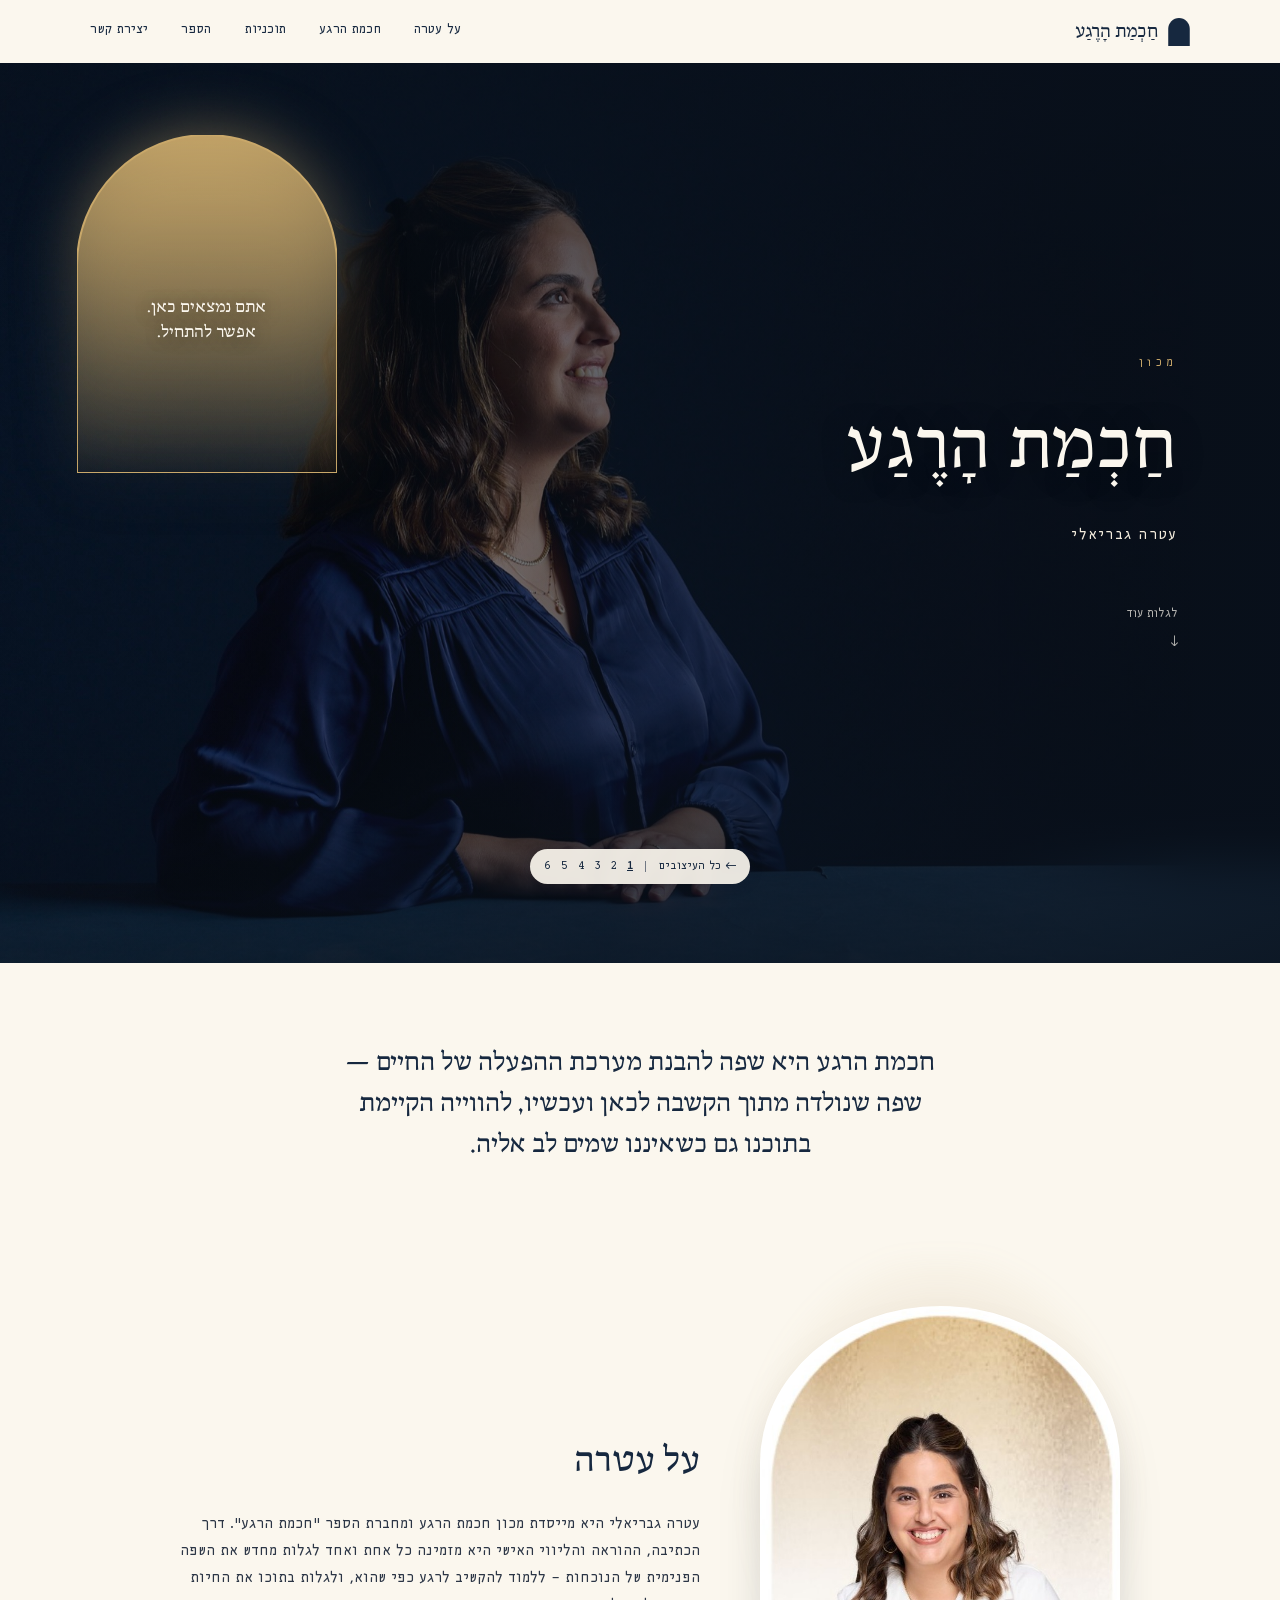
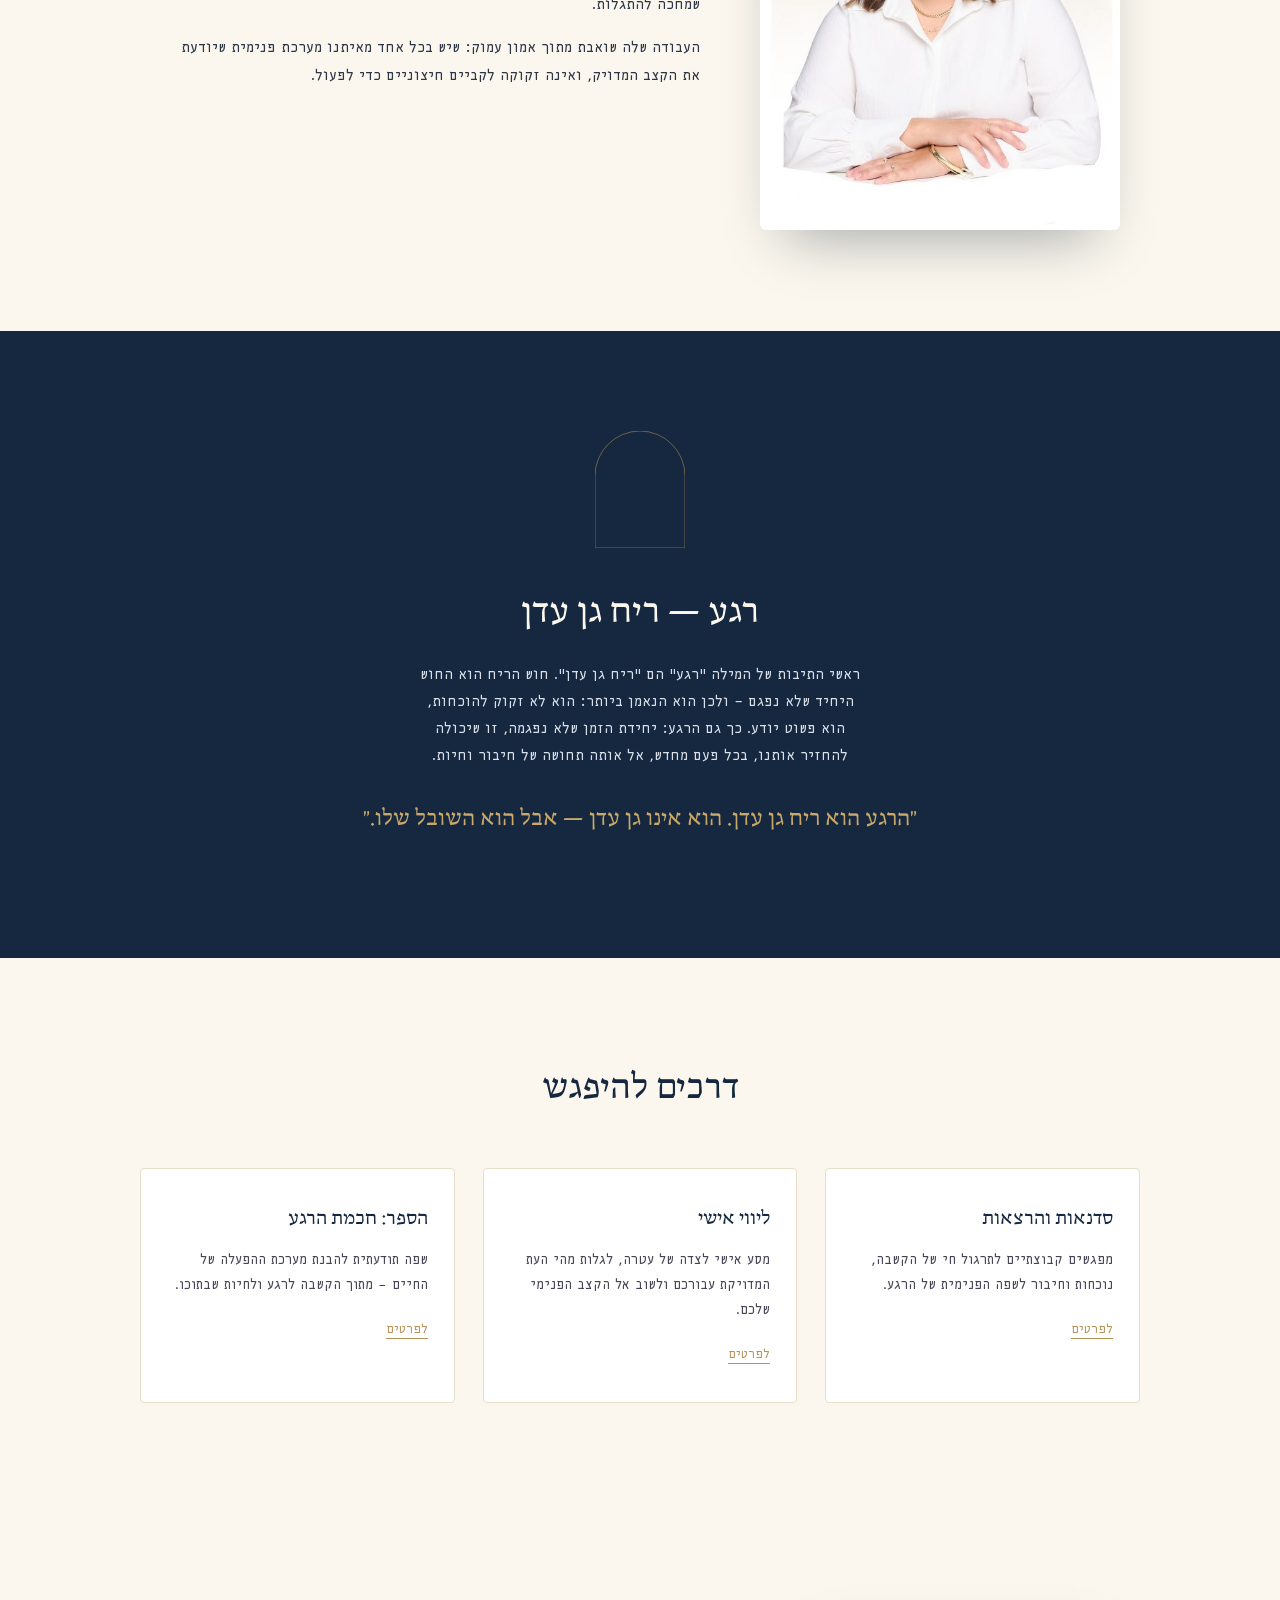
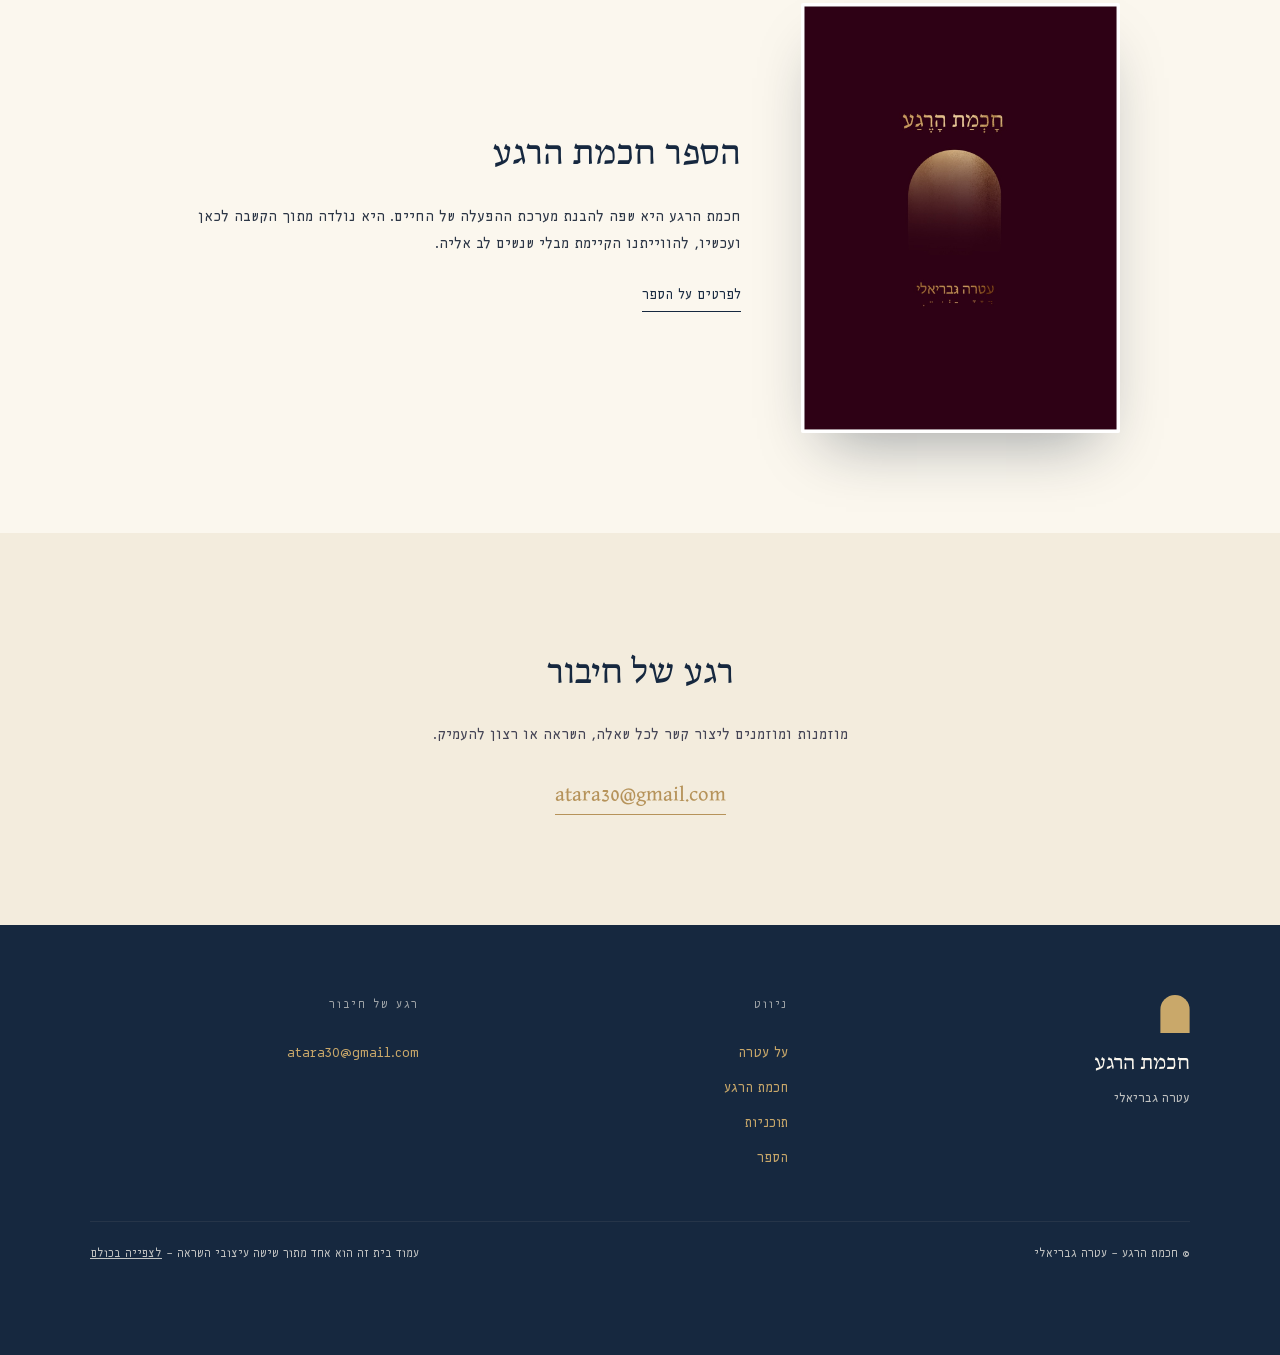
==== commit fd054aac: "יישור הטקסט בהירו לצד ימין בכל 6 העיצובים - שינוי היישור מ-centered ל-flex-start/text-align:start בכ" ====
--- a/docs/designs/1-lavan-zahav/index.html
+++ b/docs/designs/1-lavan-zahav/index.html
@@ -62,11 +62,13 @@
     <p class="gaze-window-text">אתם נמצאים כאן.<br>אפשר להתחיל.</p>
   </div>
 
-  <p class="eyebrow">מכון</p>
-  <h1 class="wordmark">חַכְמַת הָרֶגַע</h1>
-  <p class="byline">עטרה גבריאלי</p>
+  <div class="hero-content">
+    <p class="eyebrow">מכון</p>
+    <h1 class="wordmark">חַכְמַת הָרֶגַע</h1>
+    <p class="byline">עטרה גבריאלי</p>
 
-  <a class="scroll-cue" href="#about">לגלות עוד<span aria-hidden="true">↓</span></a>
+    <a class="scroll-cue" href="#about">לגלות עוד<span aria-hidden="true">↓</span></a>
+  </div>
 </header>
 
 <section class="intro" data-reveal>
--- a/docs/designs/1-lavan-zahav/style.css
+++ b/docs/designs/1-lavan-zahav/style.css
@@ -38,22 +38,19 @@
   overflow: hidden;
   min-height: 100svh;
   display: flex;
-  flex-direction: column;
   align-items: center;
-  justify-content: center;
-  text-align: center;
-  padding: 40px 20px 60px;
-  gap: 6px;
-}
-
-.hero > *:not(.hero-bg-photo):not(.gaze-window) {
+}
+
+.hero-content {
   position: relative;
   z-index: 1;
-}
-
-/* פיצוי על ה-padding של ה-hero, כדי שתמונת הרקע תמלא אותו קצה-לקצה */
-.hero-bg-photo {
-  margin: -40px -20px -60px;
+  display: flex;
+  flex-direction: column;
+  align-items: flex-start;
+  text-align: start;
+  width: 100%;
+  padding: 40px 8% 60px;
+  gap: 6px;
 }
 
 .gaze-window-glow svg {
@@ -97,7 +94,7 @@
   opacity: 0.7;
   display: flex;
   flex-direction: column;
-  align-items: center;
+  align-items: flex-start;
   gap: 6px;
 }
 
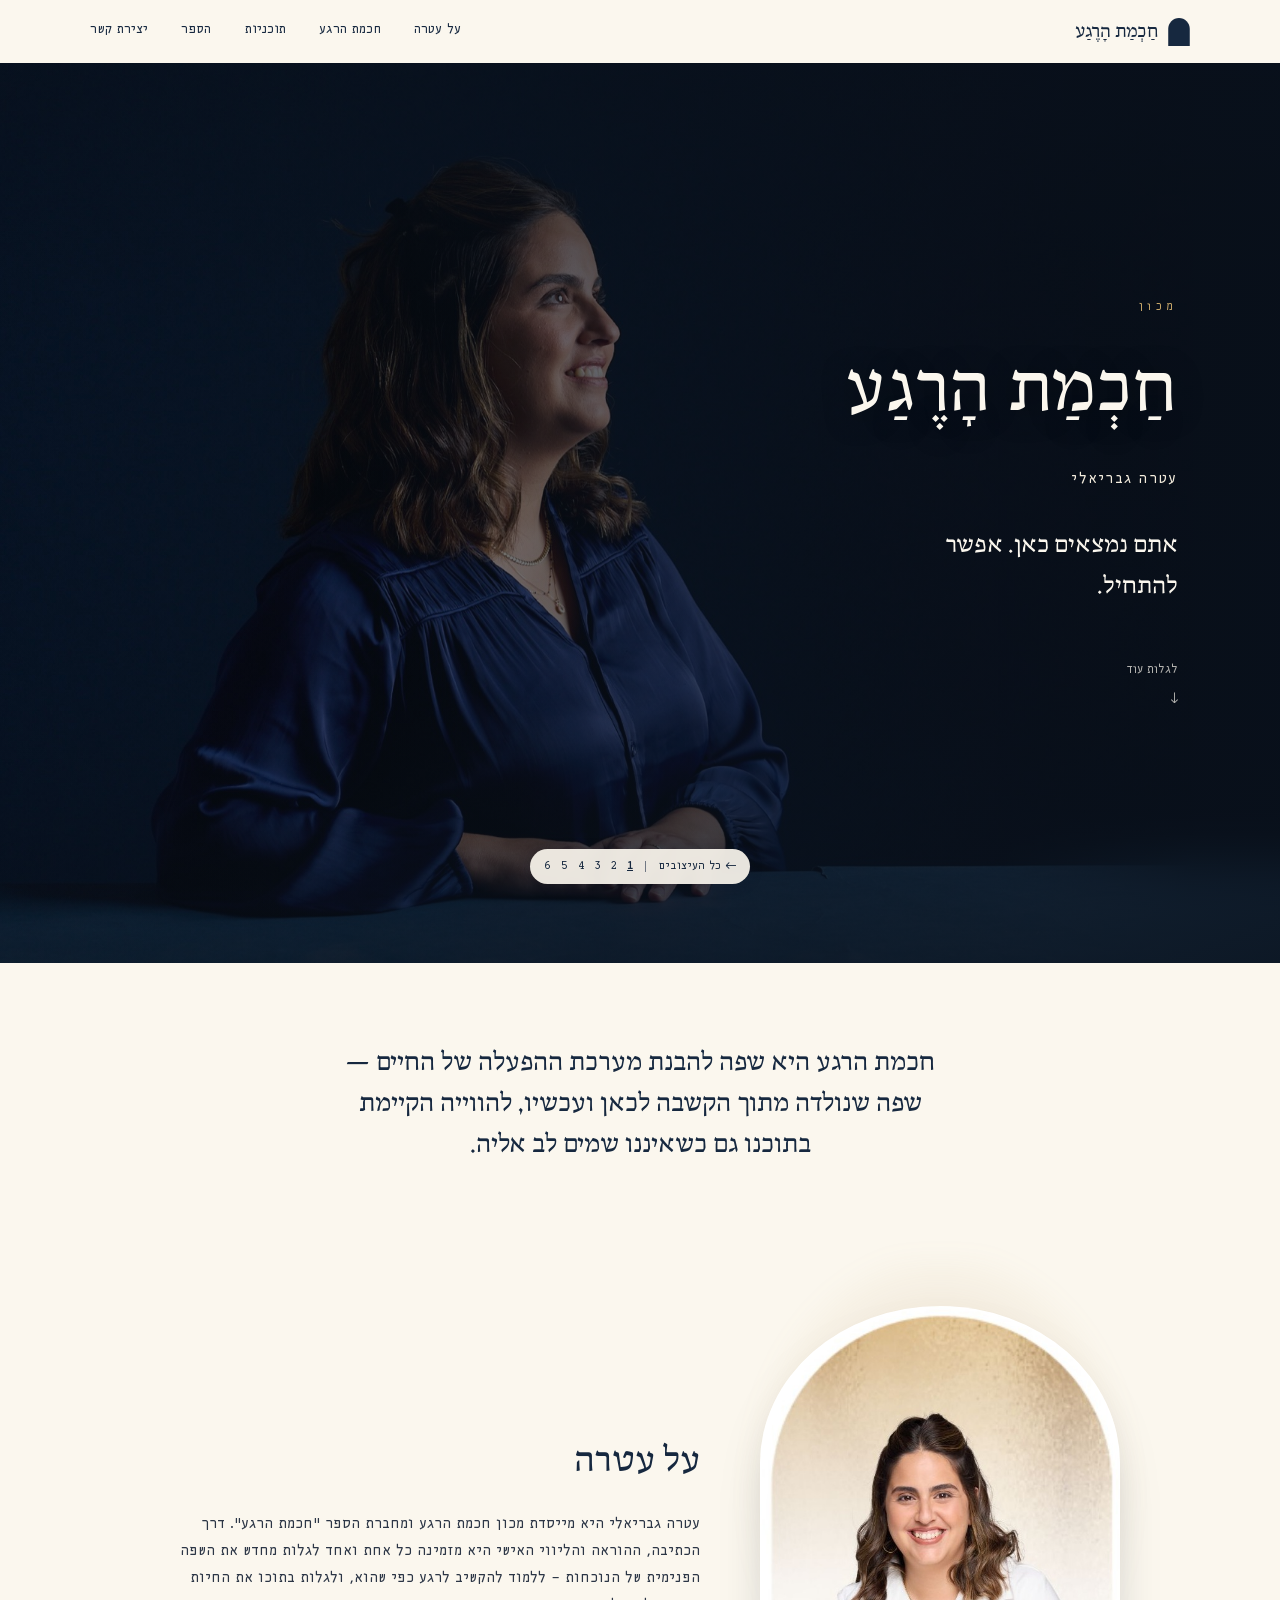
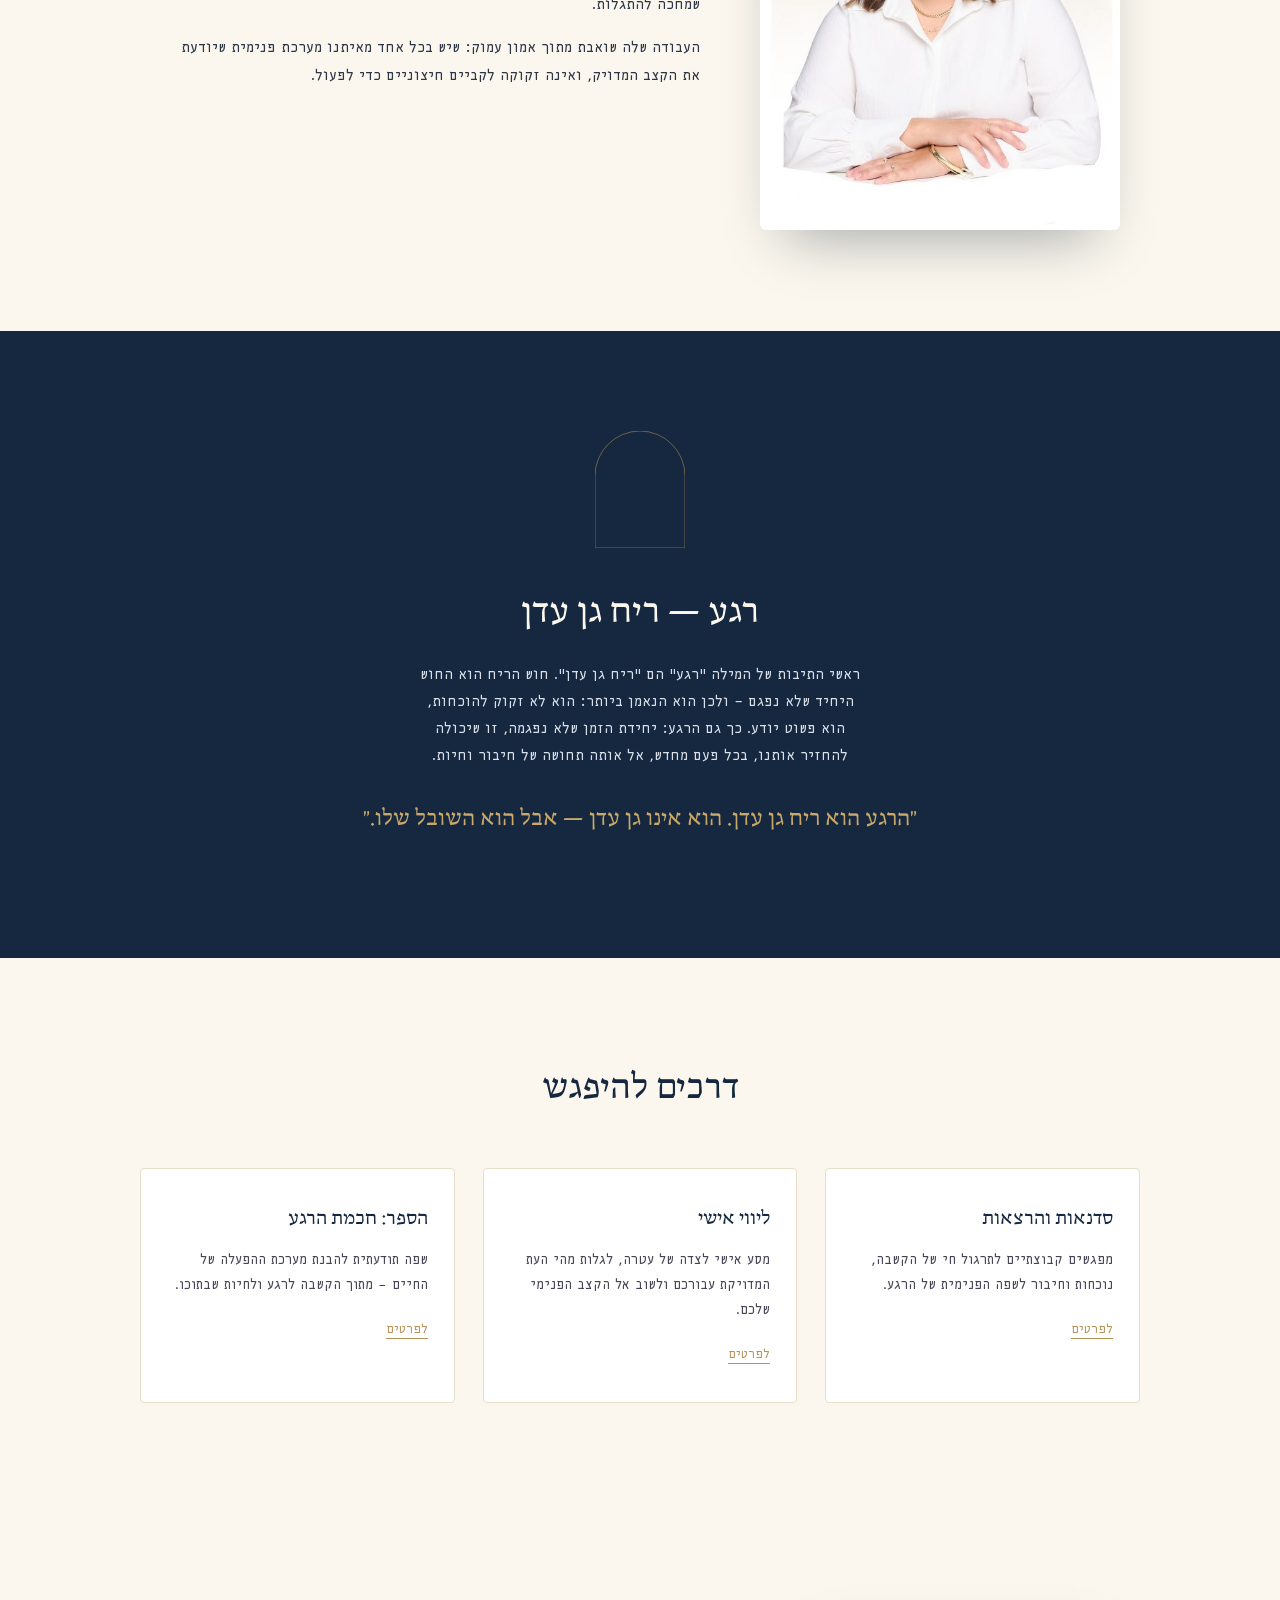
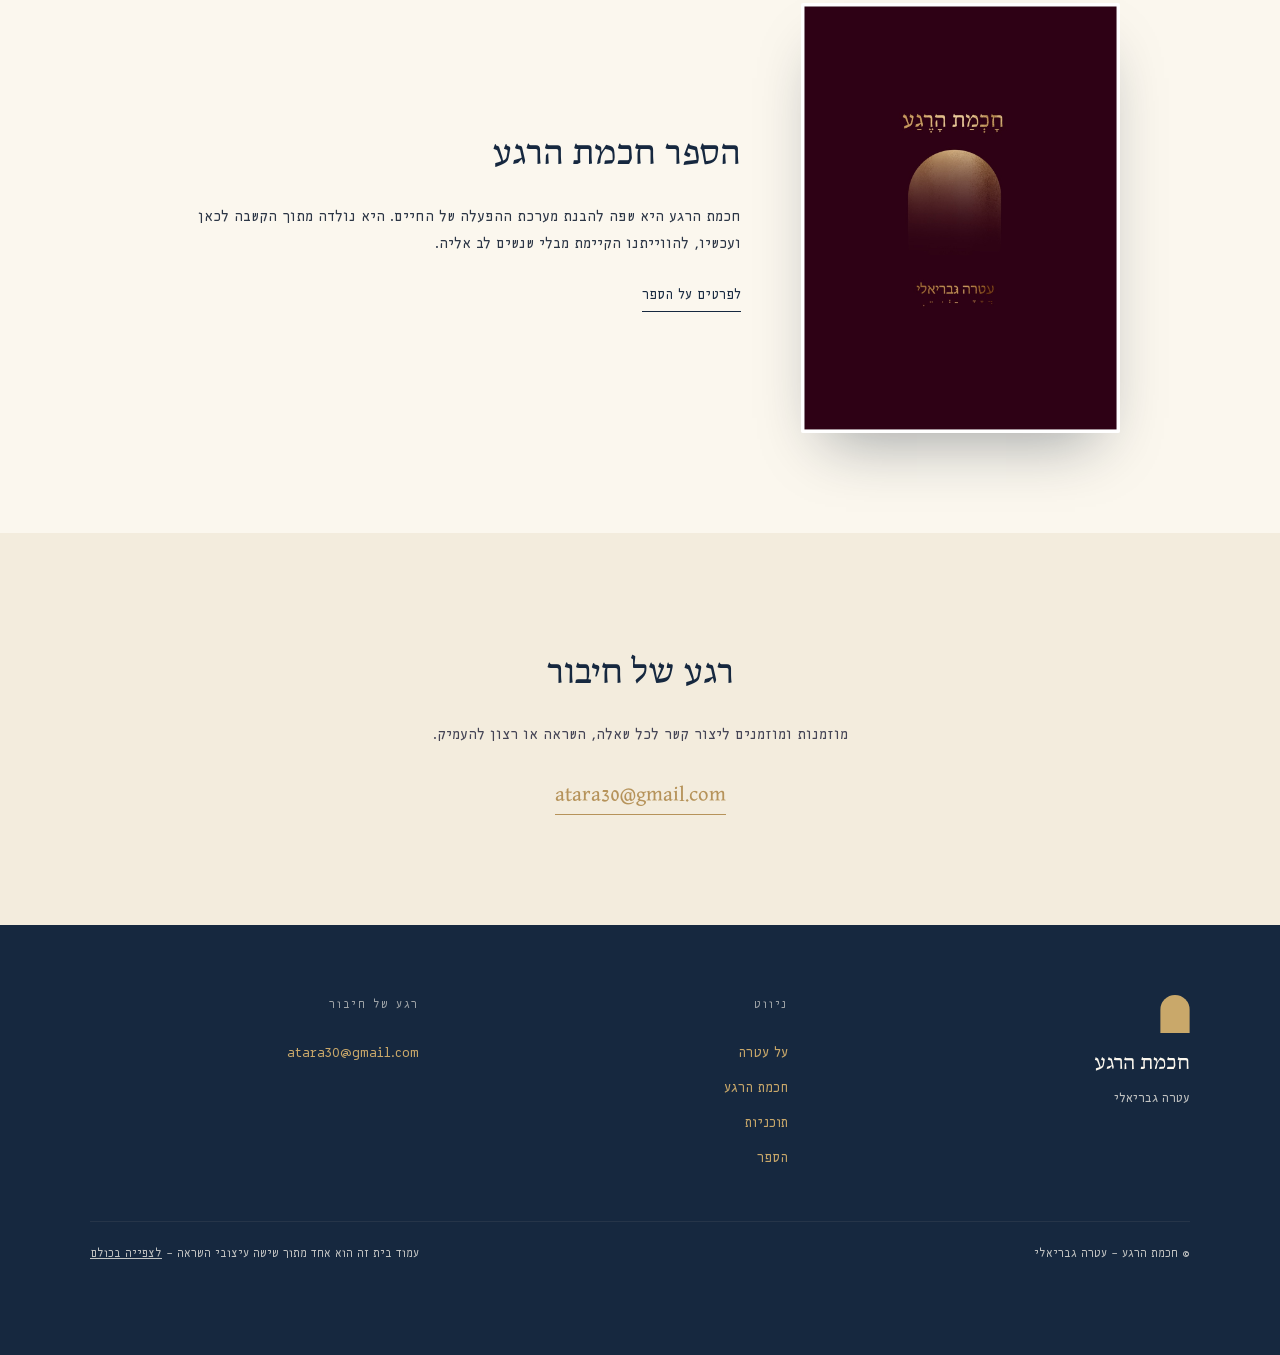
==== commit fc076a4b: "הסרת אלמנטים שהסתירו את תמונת עטרה בהירו - הוסרו לגמרי מכל 6 העיצובים: חלון-המבט הזוהר (gaze-window)" ====
--- a/docs/designs/1-lavan-zahav/index.html
+++ b/docs/designs/1-lavan-zahav/index.html
@@ -48,24 +48,11 @@
     <span class="hero-bg-overlay"></span>
   </div>
 
-  <div class="gaze-window gaze-window-glow" aria-hidden="true">
-    <svg viewBox="0 0 200 260" preserveAspectRatio="xMidYMax meet">
-      <defs>
-        <linearGradient id="gazeGrad1" x1="0" y1="0" x2="0" y2="1">
-          <stop offset="0%" stop-color="#C9A86A" stop-opacity="0.95"/>
-          <stop offset="100%" stop-color="#C9A86A" stop-opacity="0.05"/>
-        </linearGradient>
-      </defs>
-      <path d="M0,260 L0,100 A100,100 0 0 1 200,100 L200,260 Z" fill="url(#gazeGrad1)"/>
-      <path d="M0,260 L0,100 A100,100 0 0 1 200,100 L200,260 Z" fill="none" stroke="#C9A86A" stroke-width="1.5"/>
-    </svg>
-    <p class="gaze-window-text">אתם נמצאים כאן.<br>אפשר להתחיל.</p>
-  </div>
-
   <div class="hero-content">
     <p class="eyebrow">מכון</p>
     <h1 class="wordmark">חַכְמַת הָרֶגַע</h1>
     <p class="byline">עטרה גבריאלי</p>
+    <p class="tagline">אתם נמצאים כאן. אפשר להתחיל.</p>
 
     <a class="scroll-cue" href="#about">לגלות עוד<span aria-hidden="true">↓</span></a>
   </div>
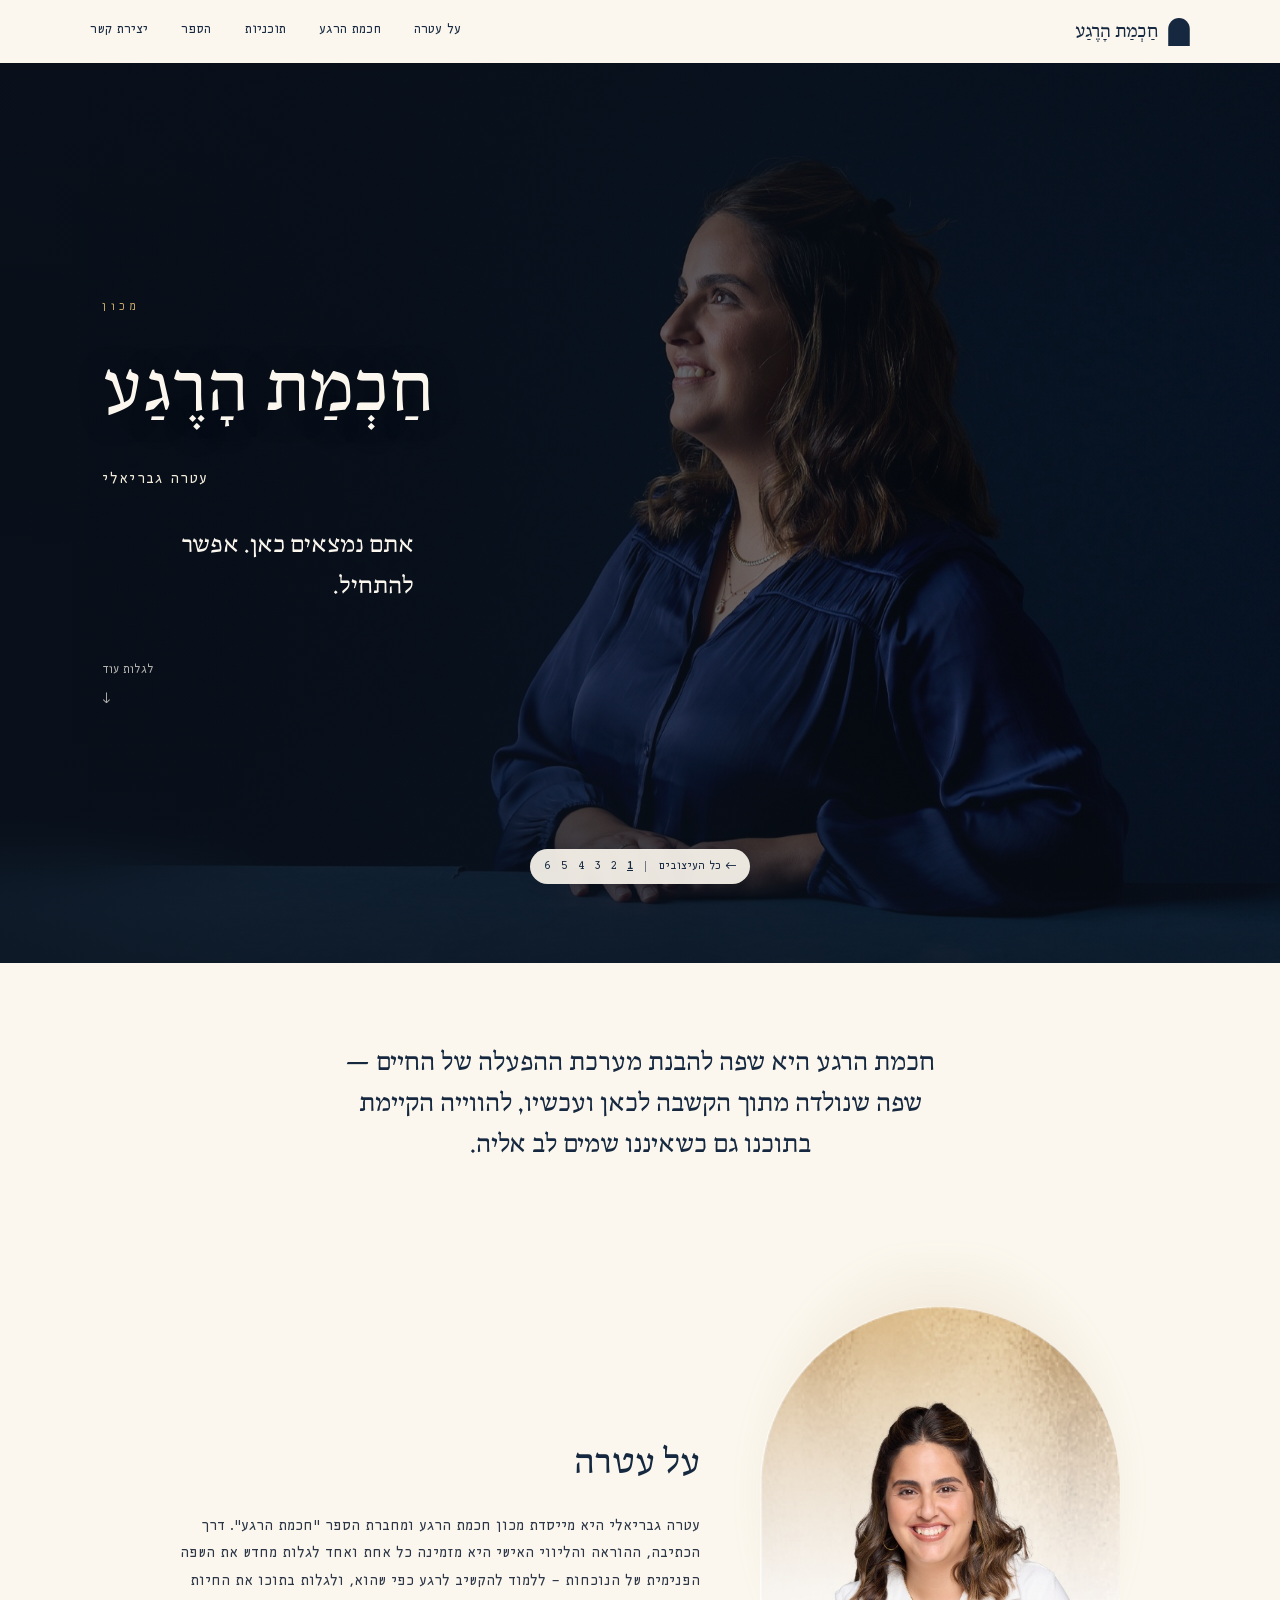
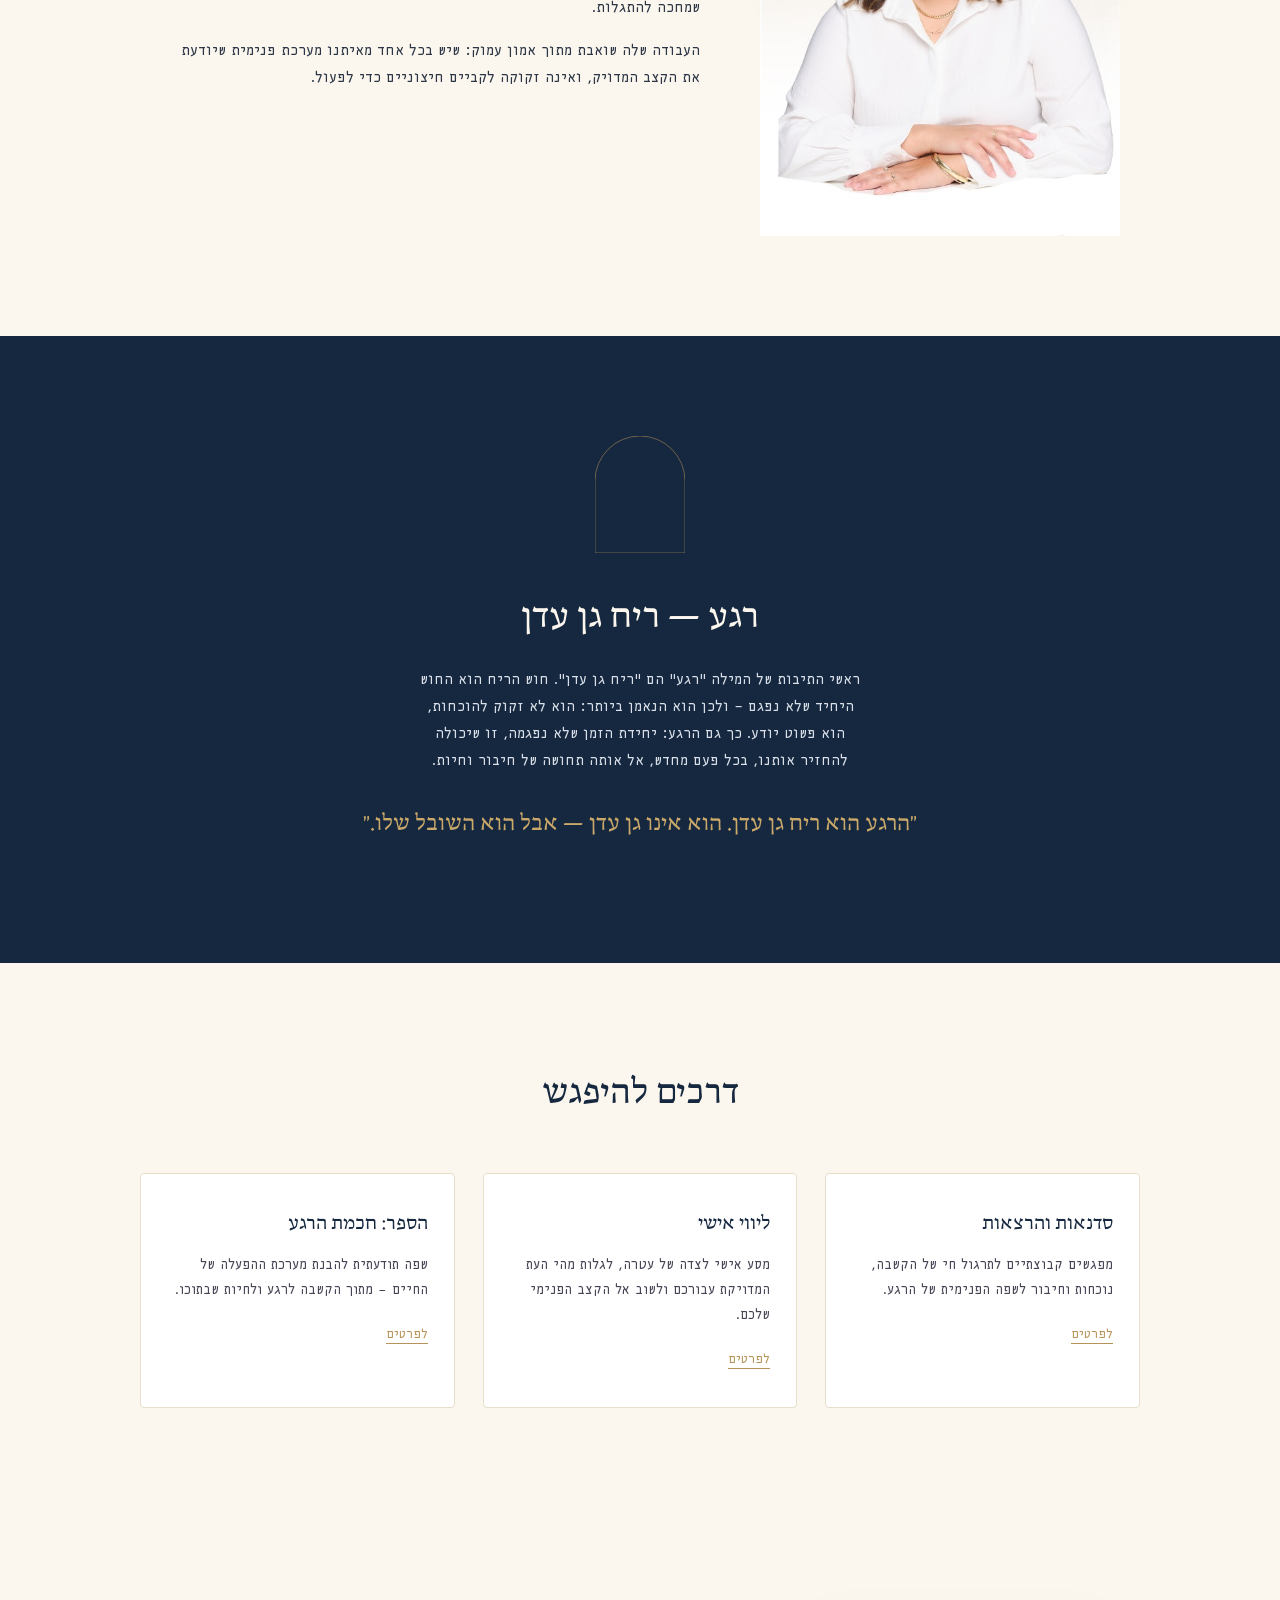
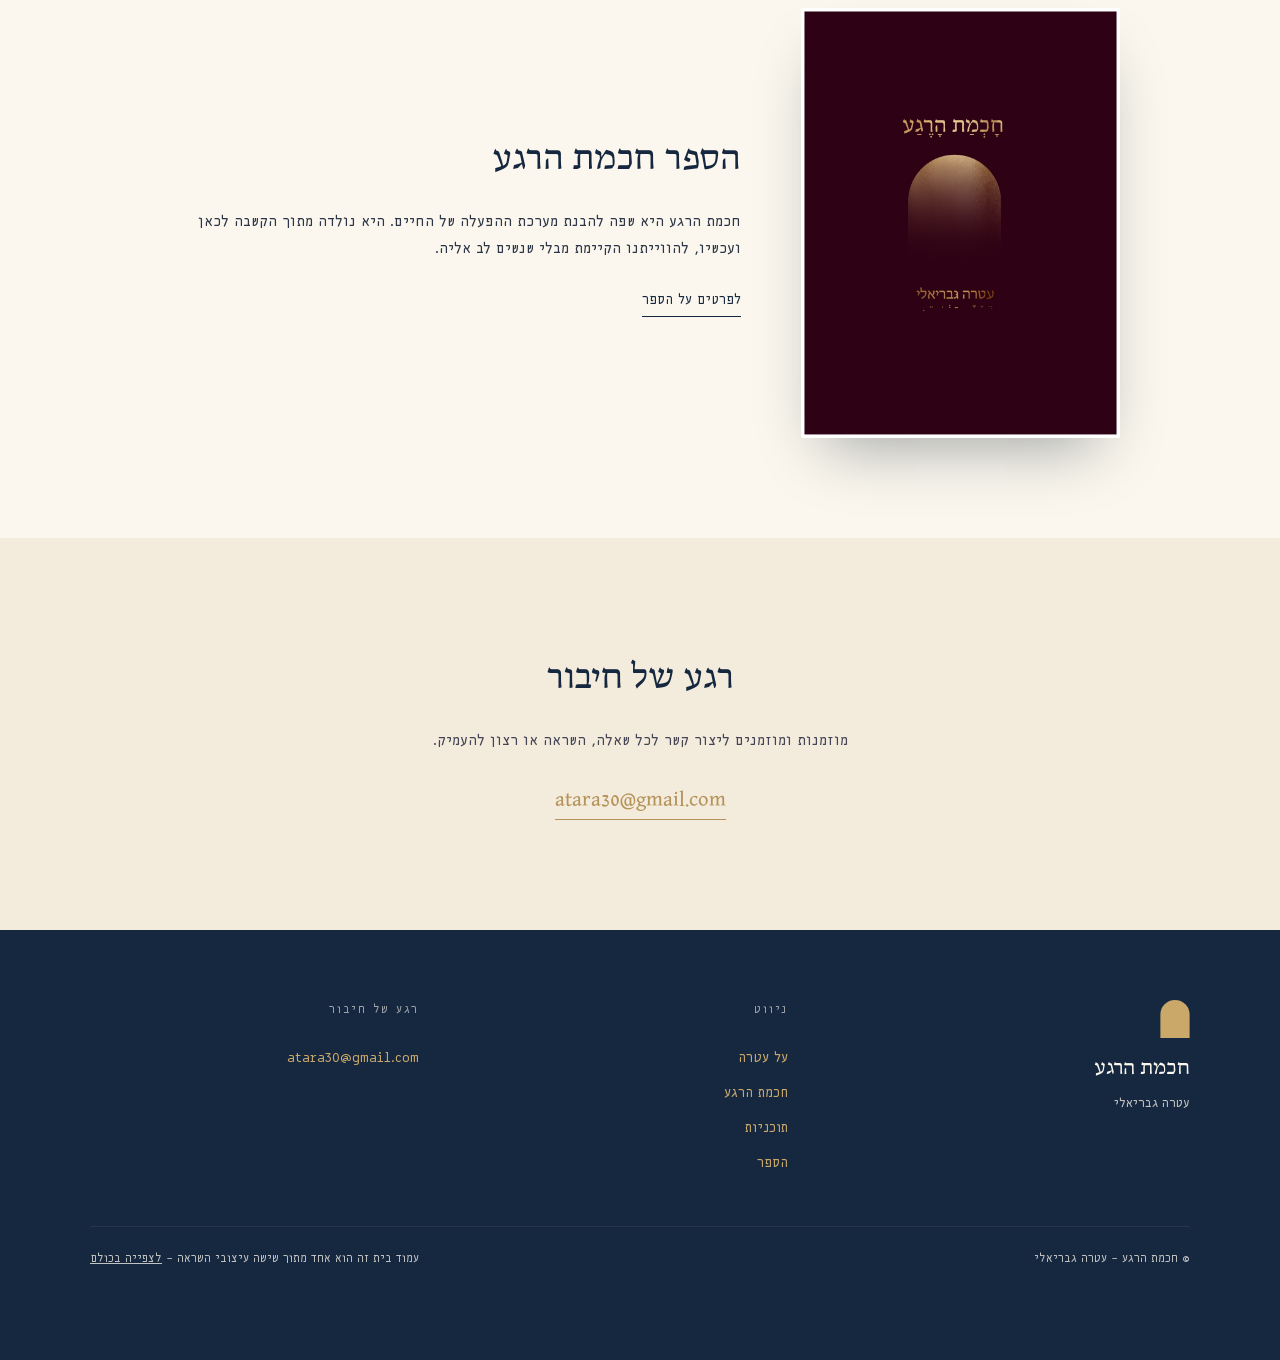
==== commit a378fbe4: "מיקום עטרה והטקסט בהירו לפי משוב + תמונת שער חדשה בסקציית "על עטרה" - עטרה מוזחת ימינה בהירו, מביטה " ====
--- a/docs/designs/1-lavan-zahav/index.html
+++ b/docs/designs/1-lavan-zahav/index.html
@@ -5,6 +5,7 @@
 <meta name="viewport" content="width=device-width, initial-scale=1">
 <title>חכמת הרגע — עטרה גבריאלי | עיצוב 1: שער</title>
 <meta name="description" content="חכמת הרגע — מכון בהובלת עטרה גבריאלי. עיצוב השראה 1: שער.">
+<link rel="icon" href="../../assets/img/favicon.svg" type="image/svg+xml">
 <link rel="stylesheet" href="../../assets/css/base.css">
 <link rel="stylesheet" href="style.css">
 </head>
@@ -68,7 +69,7 @@
 <section id="about" class="about" data-reveal>
   <div class="about-media">
     <span class="about-media-glow" aria-hidden="true"></span>
-    <img src="../../assets/img/atara-arch-portrait.jpg" alt="עטרה גבריאלי" class="about-portrait">
+    <img src="../../assets/img/atara-about-arch.jpg" alt="עטרה גבריאלי" class="about-portrait arch-photo">
   </div>
   <div class="about-text">
     <h2>על עטרה</h2>
--- a/docs/assets/css/base.css
+++ b/docs/assets/css/base.css
@@ -58,6 +58,7 @@
 
 html {
   scroll-behavior: smooth;
+  overflow-x: hidden;
 }
 
 body {
@@ -68,6 +69,7 @@
   direction: rtl;
   line-height: 1.7;
   -webkit-font-smoothing: antialiased;
+  overflow-x: hidden;
 }
 
 img {
@@ -373,6 +375,16 @@
 .duotone-olive { --duotone-a: #3f4a2e; --duotone-b: #f3ecdd; }
 .duotone-journey { --duotone-a: #101e30; --duotone-b: #b6935a; }
 
+/* מסכת שער — חותכת את תמונת עטרה לצורת הקשת של הלוגו, כדי שתשב ישירות על רקע הדף בלי מלבן לבן מסביב */
+.arch-photo {
+  -webkit-mask-image: url("[data-uri]");
+  mask-image: url("[data-uri]");
+  -webkit-mask-size: 100% 100%;
+  mask-size: 100% 100%;
+  -webkit-mask-repeat: no-repeat;
+  mask-repeat: no-repeat;
+}
+
 /* תמונת רקע משותפת להירו — עטרה נשענת על השולחן, ברקע כל עיצוב */
 .hero-bg-photo {
   position: absolute;
@@ -386,6 +398,18 @@
   height: 100%;
   object-fit: cover;
   object-position: 14% 40%;
+  transform: scaleX(-1);
+}
+
+@media (max-width: 640px) {
+  .hero-bg-photo img {
+    object-position: 20% 8%;
+  }
+
+  .hero-bg-photo .hero-bg-overlay {
+    background:
+      linear-gradient(180deg, rgba(9, 17, 28, 0.12) 0%, rgba(9, 17, 28, 0.28) 32%, rgba(9, 17, 28, 0.74) 55%, rgba(9, 17, 28, 0.9) 100%);
+  }
 }
 
 /* "החלון" שאליו עטרה מביטה — קשת זוהרת, ממוקמת בכיוון המבט שלה (למעלה-ימינה) */
@@ -429,7 +453,7 @@
   position: absolute;
   inset: 0;
   background:
-    linear-gradient(90deg, rgba(9, 17, 28, 0.2) 0%, rgba(9, 17, 28, 0.62) 46%, rgba(9, 17, 28, 0.82) 100%),
+    linear-gradient(90deg, rgba(9, 17, 28, 0.82) 0%, rgba(9, 17, 28, 0.62) 54%, rgba(9, 17, 28, 0.2) 100%),
     linear-gradient(0deg, rgba(9, 17, 28, 0.55) 0%, rgba(9, 17, 28, 0.05) 30%, rgba(9, 17, 28, 0.05) 70%, rgba(9, 17, 28, 0.4) 100%);
 }
 
--- a/docs/designs/1-lavan-zahav/style.css
+++ b/docs/designs/1-lavan-zahav/style.css
@@ -46,7 +46,7 @@
   z-index: 1;
   display: flex;
   flex-direction: column;
-  align-items: flex-start;
+  align-items: flex-end;
   text-align: start;
   width: 100%;
   padding: 40px 8% 60px;
@@ -94,7 +94,7 @@
   opacity: 0.7;
   display: flex;
   flex-direction: column;
-  align-items: flex-start;
+  align-items: flex-end;
   gap: 6px;
 }
 
@@ -146,15 +146,15 @@
 }
 
 .about-portrait {
-  border-radius: 50% 50% 6px 6px / 30% 30% 6px 6px;
-  box-shadow: 0 30px 60px -26px rgba(16, 30, 48, 0.4);
-  transition: transform 0.6s var(--ease), box-shadow 0.6s var(--ease);
+  width: min(380px, 100%);
+  height: auto;
+  margin-inline: auto;
+  transition: transform 0.6s var(--ease);
   will-change: transform;
 }
 
 .about-media:hover .about-portrait {
   transform: translateY(-6px) scale(1.015);
-  box-shadow: 0 40px 70px -26px rgba(16, 30, 48, 0.45);
 }
 
 .about-text h2,
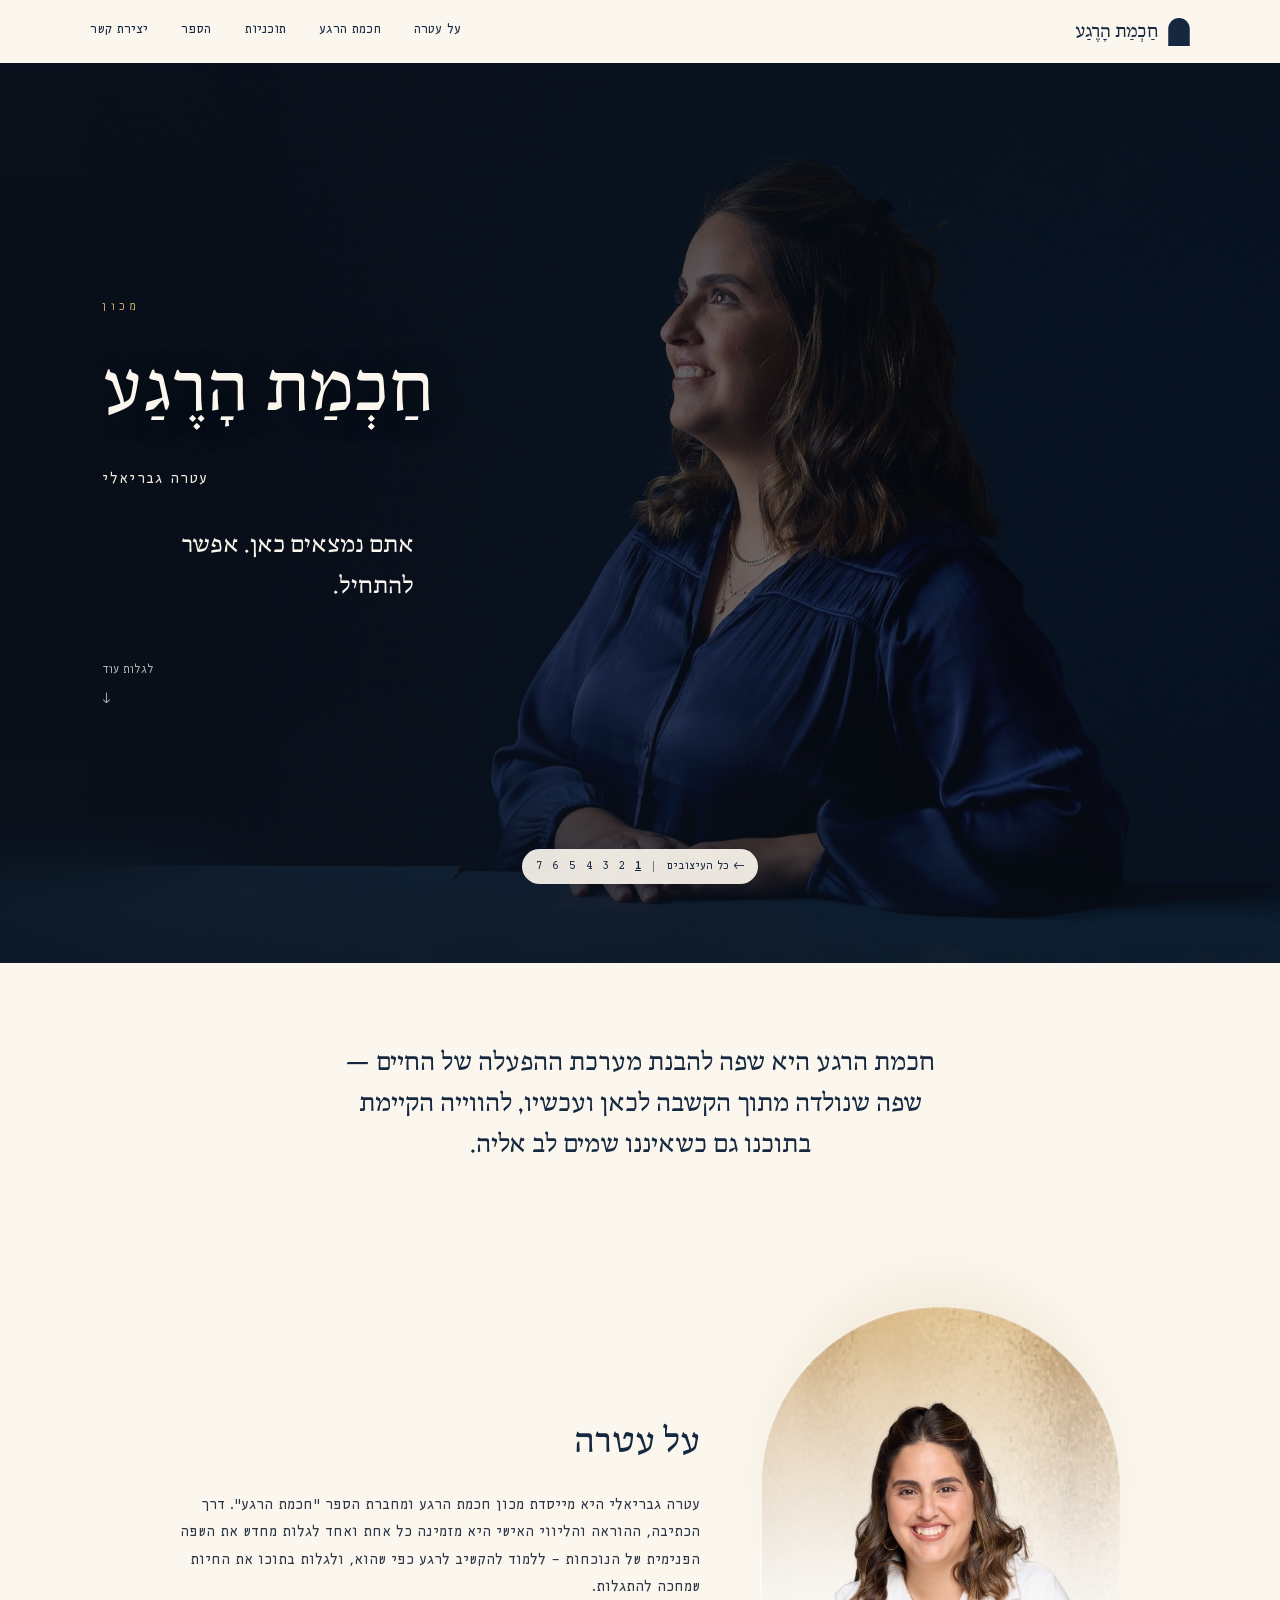
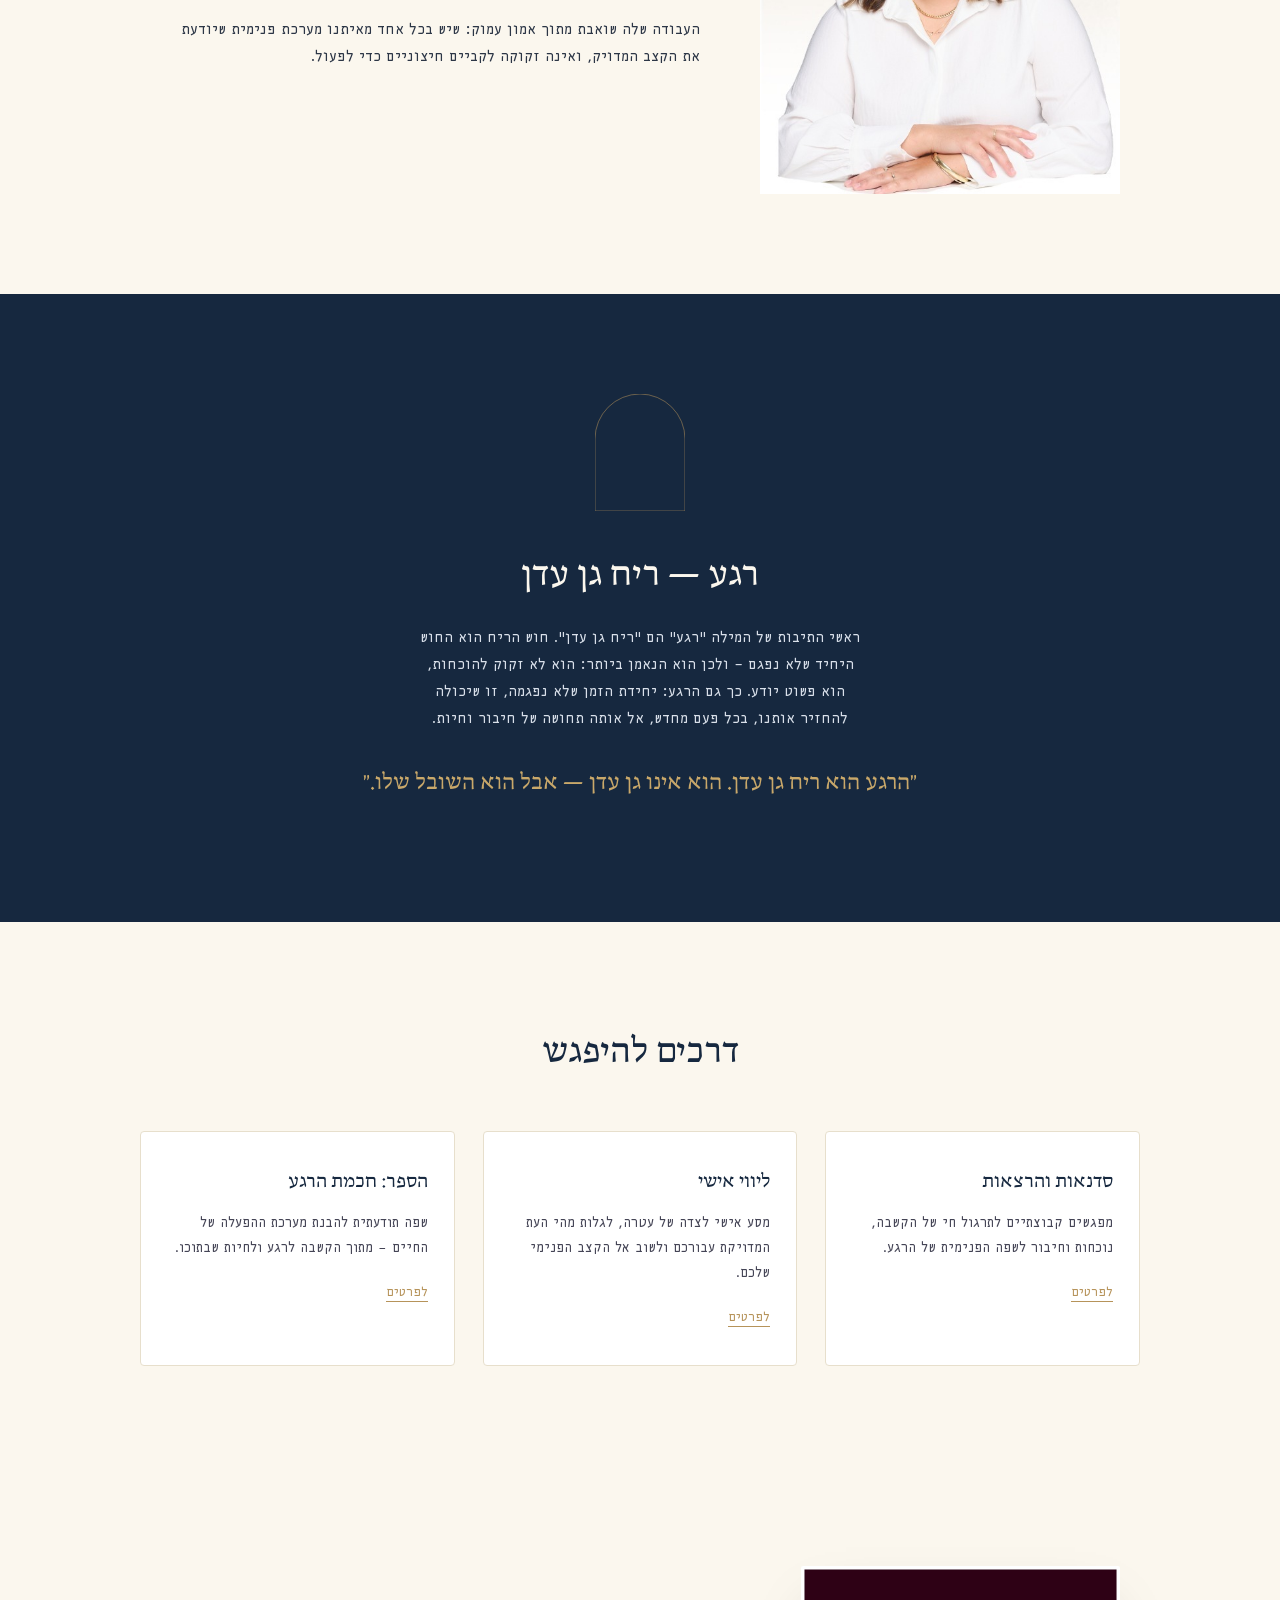
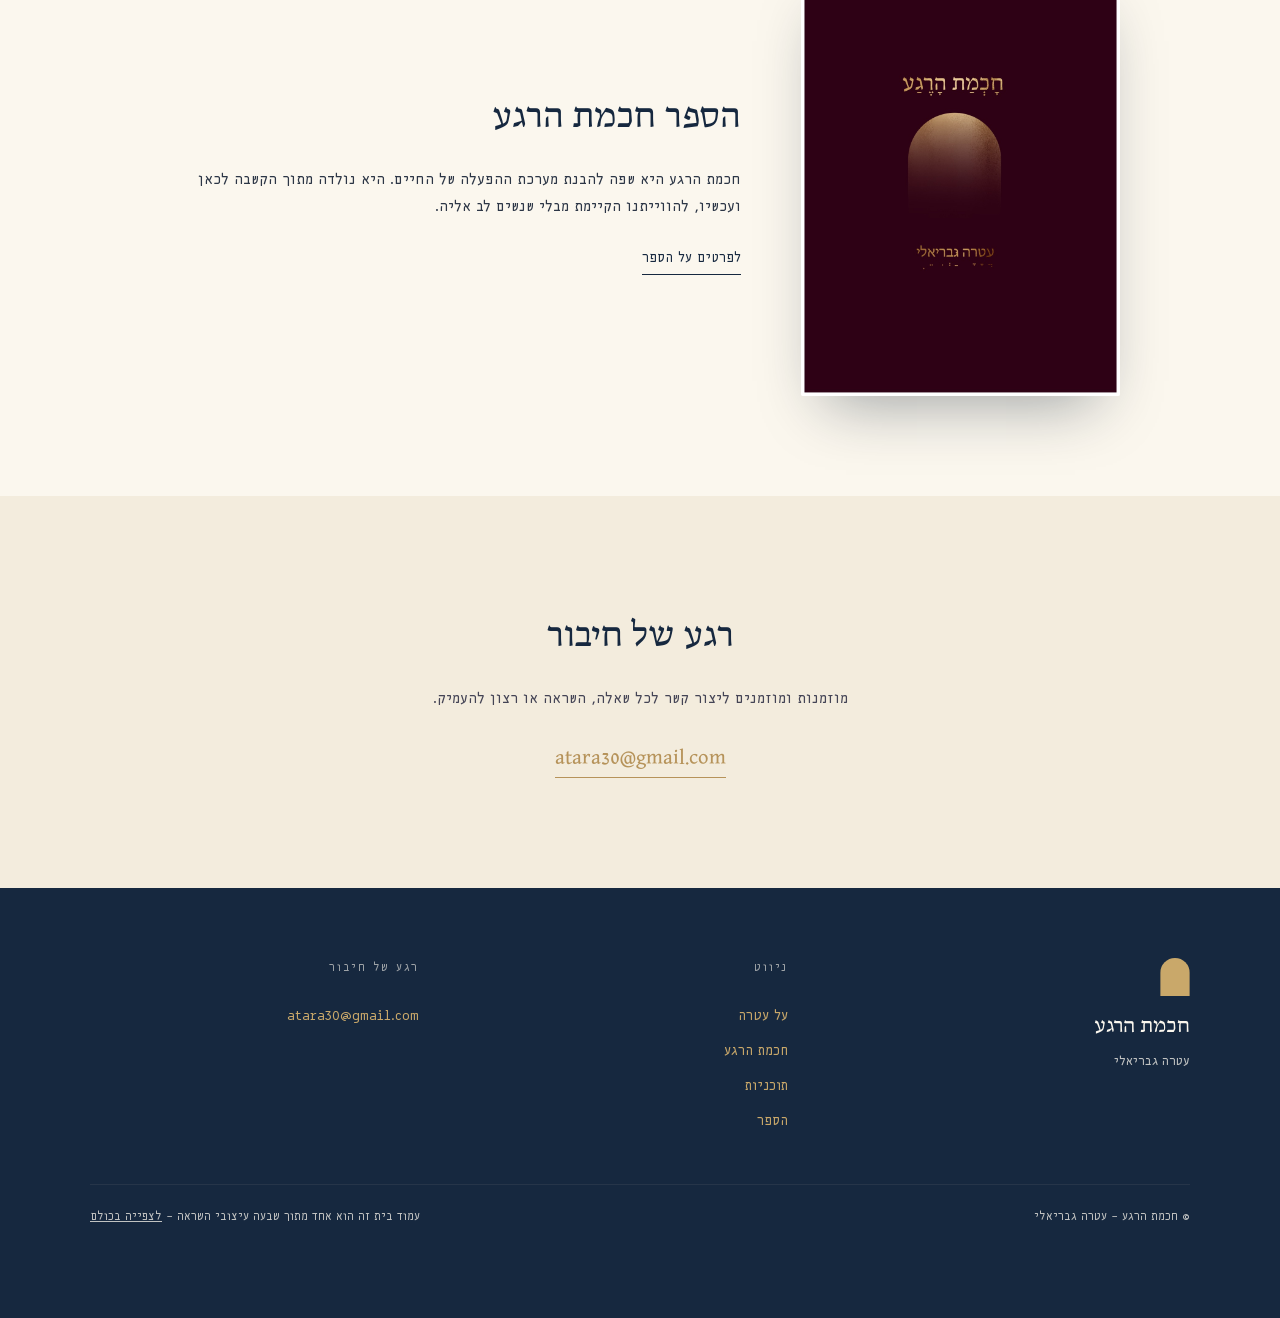
==== commit 74cb6489: "עיצוב 7 (הד): מיזוג ההשראות מעיצוב 3 ומכל שאר העיצובים ההירו נשמר בדיוק כפי שהוא בכל העיצובים. סביבו" ====
--- a/docs/designs/1-lavan-zahav/index.html
+++ b/docs/designs/1-lavan-zahav/index.html
@@ -20,6 +20,7 @@
   <a href="../4-diyokan/index.html">4</a>
   <a href="../5-tzmicha/index.html">5</a>
   <a href="../6-masa/index.html">6</a>
+  <a href="../7-hed/index.html">7</a>
 </nav>
 
 <header class="site-header">
@@ -166,7 +167,7 @@
   </div>
   <div class="footer-bottom">
     <p>© חכמת הרגע — עטרה גבריאלי</p>
-    <p class="footer-note">עמוד בית זה הוא אחד מתוך שישה עיצובי השראה — <a href="../../index.html">לצפייה בכולם</a></p>
+    <p class="footer-note">עמוד בית זה הוא אחד מתוך שבעה עיצובי השראה — <a href="../../index.html">לצפייה בכולם</a></p>
   </div>
 </footer>
 
--- a/docs/assets/css/base.css
+++ b/docs/assets/css/base.css
@@ -377,8 +377,8 @@
 
 /* מסכת שער — חותכת את תמונת עטרה לצורת הקשת של הלוגו, כדי שתשב ישירות על רקע הדף בלי מלבן לבן מסביב */
 .arch-photo {
-  -webkit-mask-image: url("[data-uri]");
-  mask-image: url("[data-uri]");
+  -webkit-mask-image: url("[data-uri]");
+  mask-image: url("[data-uri]");
   -webkit-mask-size: 100% 100%;
   mask-size: 100% 100%;
   -webkit-mask-repeat: no-repeat;
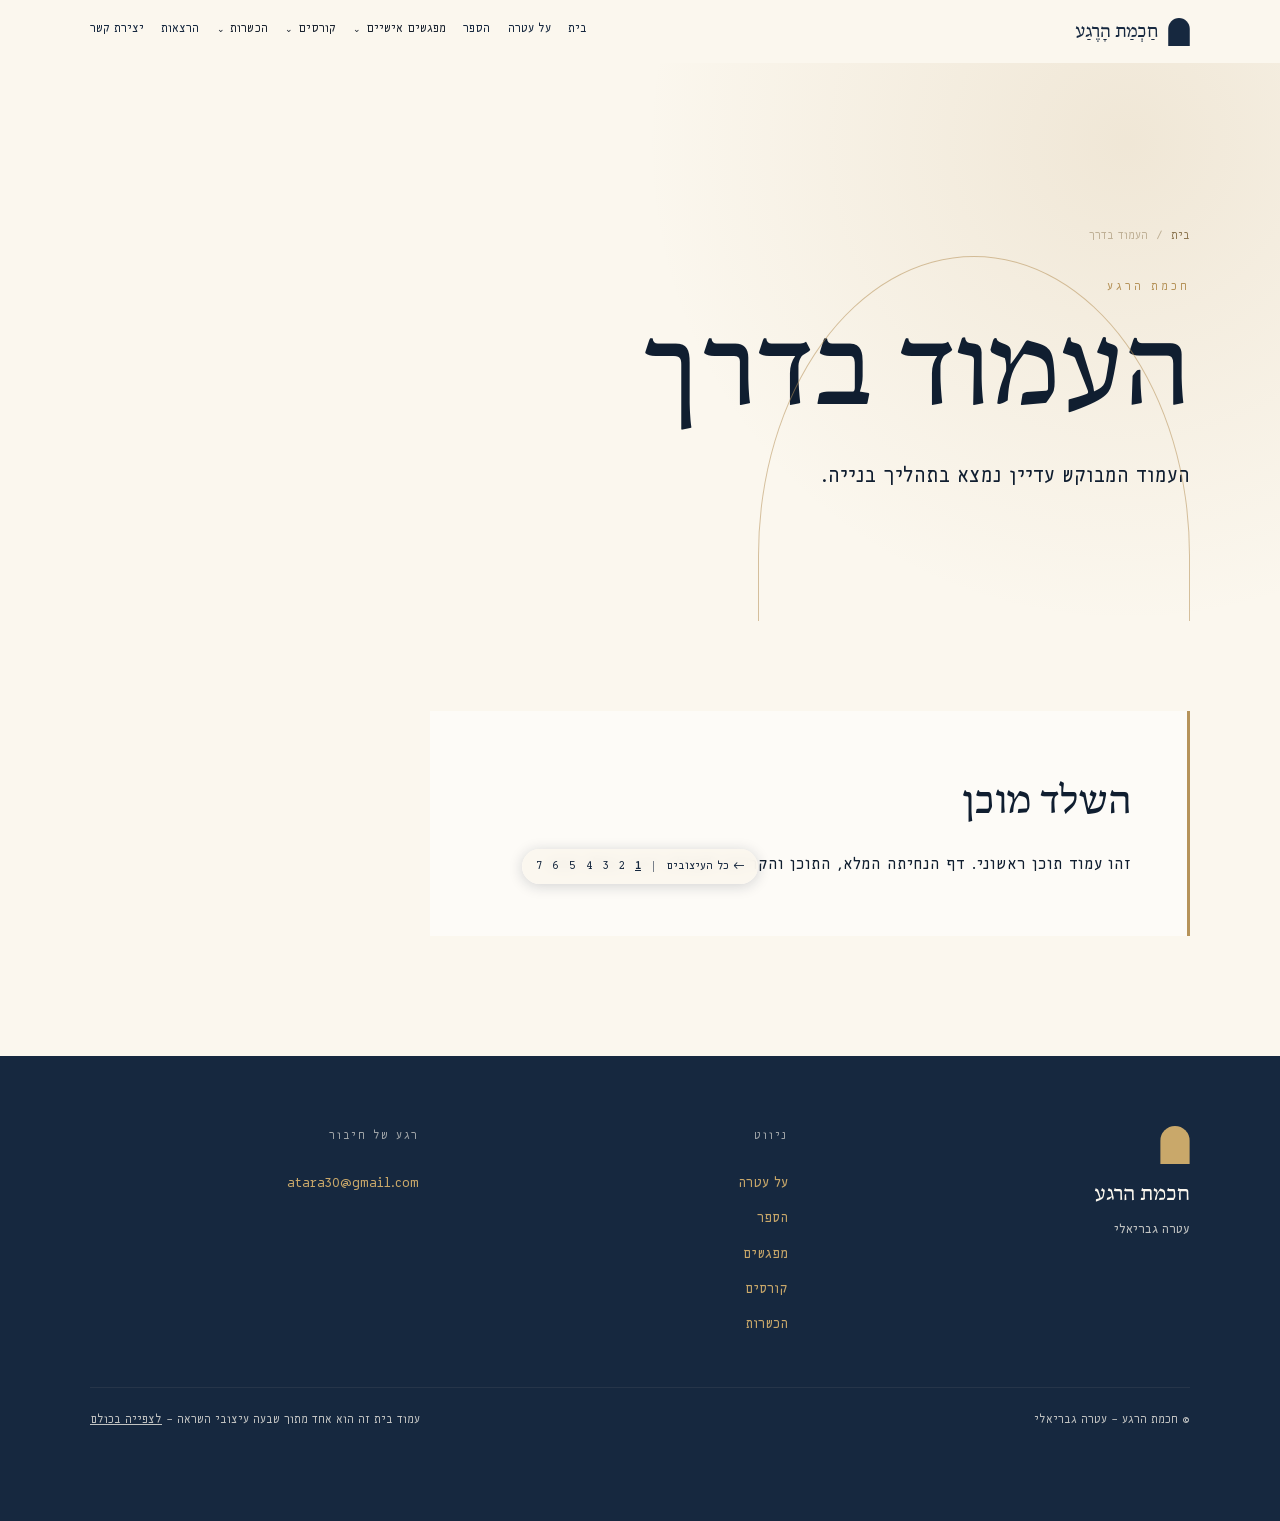
==== commit 5f84ef86: "Publish multi-page site with design 2 as default" ====
--- a/docs/designs/1-lavan-zahav/index.html
+++ b/docs/designs/1-lavan-zahav/index.html
@@ -6,26 +6,26 @@
 <title>חכמת הרגע — עטרה גבריאלי | עיצוב 1: שער</title>
 <meta name="description" content="חכמת הרגע — מכון בהובלת עטרה גבריאלי. עיצוב השראה 1: שער.">
 <link rel="icon" href="../../assets/img/favicon.svg" type="image/svg+xml">
-<link rel="stylesheet" href="../../assets/css/base.css">
+<link rel="stylesheet" href="../../assets/css/base.css?v=site-structure-4">
 <link rel="stylesheet" href="style.css">
 </head>
 <body>
 
 <nav class="concept-nav" aria-label="ניווט בין עיצובי ההשראה">
-  <a href="../../index.html">← כל העיצובים</a>
+  <a href="../../?all=1">← כל העיצובים</a>
   <span>|</span>
-  <a href="../1-lavan-zahav/index.html" class="current" aria-current="page">1</a>
-  <a href="../2-rega-kachol/index.html">2</a>
-  <a href="../3-pesifas/index.html">3</a>
-  <a href="../4-diyokan/index.html">4</a>
-  <a href="../5-tzmicha/index.html">5</a>
-  <a href="../6-masa/index.html">6</a>
-  <a href="../7-hed/index.html">7</a>
+  <a href="../1-lavan-zahav/" class="current" aria-current="page">1</a>
+  <a href="../2-rega-kachol/">2</a>
+  <a href="../3-pesifas/">3</a>
+  <a href="../4-diyokan/">4</a>
+  <a href="../5-tzmicha/">5</a>
+  <a href="../6-masa/">6</a>
+  <a href="../7-hed/">7</a>
 </nav>
 
 <header class="site-header">
   <div class="container site-header-inner">
-    <a class="brand" href="#top">
+    <a class="brand" href="/" data-route="/">
       <span class="brand-arch" aria-hidden="true">
         <svg viewBox="0 0 200 260"><path d="M0,260 L0,100 A100,100 0 0 1 200,100 L200,260 Z" fill="currentColor"/></svg>
       </span>
@@ -35,15 +35,25 @@
       <span></span><span></span><span></span>
     </button>
     <nav class="site-nav" id="siteNav" aria-label="ניווט ראשי">
-      <a href="#about">על עטרה</a>
-      <a href="#scent">חכמת הרגע</a>
-      <a href="#programs">תוכניות</a>
-      <a href="#book">הספר</a>
-      <a href="#contact">יצירת קשר</a>
+      <a href="/" data-route="/">בית</a>
+      <a href="/about" data-route="/about">על עטרה</a>
+      <a href="/book" data-route="/book">הספר</a>
+      <details class="nav-group"><summary>מפגשים אישיים</summary><div class="nav-submenu">
+        <a href="/sessions" data-route="/sessions">כל המפגשים</a><a href="/sessions/behirut" data-route="/sessions/behirut">מקום לבהירות</a><a href="/sessions/tnua" data-route="/sessions/tnua">מקום לתנועה</a>
+      </div></details>
+      <details class="nav-group"><summary>קורסים</summary><div class="nav-submenu">
+        <a href="/courses" data-route="/courses">כל הקורסים</a><a href="/courses/regaim" data-route="/courses/regaim">חיה רגעים</a><a href="/courses/shabbat" data-route="/courses/shabbat">כל השבוע מרגיש כמו שבת</a><a href="/courses/isha-poemet" data-route="/courses/isha-poemet">אישה פועמת</a><a href="/courses/basis-iski" data-route="/courses/basis-iski">בסיס עסקי</a>
+      </div></details>
+      <details class="nav-group"><summary>הכשרות</summary><div class="nav-submenu">
+        <a href="/trainings" data-route="/trainings">כל ההכשרות</a><a href="/trainings/yesh-lach-esek" data-route="/trainings/yesh-lach-esek">יש לך עסק</a><a href="/trainings/tipul-todaati" data-route="/trainings/tipul-todaati">הכשרה לטיפול תודעתי</a>
+      </div></details>
+      <a href="/lectures" data-route="/lectures">הרצאות</a>
+      <a href="/contact" data-route="/contact">יצירת קשר</a>
     </nav>
   </div>
 </header>
 
+<main data-home-content>
 <header class="hero" id="top">
   <div class="hero-bg-photo" aria-hidden="true">
     <img src="../../assets/img/atara-hero-bg.jpg" alt="">
@@ -67,7 +77,7 @@
   </p>
 </section>
 
-<section id="about" class="about" data-reveal>
+<section id="about" class="about" data-reveal data-relocated>
   <div class="about-media">
     <span class="about-media-glow" aria-hidden="true"></span>
     <img src="../../assets/img/atara-about-arch.jpg" alt="עטרה גבריאלי" class="about-portrait arch-photo">
@@ -107,25 +117,13 @@
   <h2>דרכים להיפגש</h2>
   <!-- תוכן לדוגמה: יש לעדכן עם פרטים מדויקים (תאריכים / מחירים / קישורי הרשמה) -->
   <div class="cards">
-    <article class="card">
-      <h3>סדנאות והרצאות</h3>
-      <p>מפגשים קבוצתיים לתרגול חי של הקשבה, נוכחות וחיבור לשפה הפנימית של הרגע.</p>
-      <a href="#contact">לפרטים</a>
-    </article>
-    <article class="card">
-      <h3>ליווי אישי</h3>
-      <p>מסע אישי לצדה של עטרה, לגלות מהי העת המדויקת עבורכם ולשוב אל הקצב הפנימי שלכם.</p>
-      <a href="#contact">לפרטים</a>
-    </article>
-    <article class="card">
-      <h3>הספר: חכמת הרגע</h3>
-      <p>שפה תודעתית להבנת מערכת ההפעלה של החיים — מתוך הקשבה לרגע ולחיות שבתוכו.</p>
-      <a href="#book">לפרטים</a>
-    </article>
+    <article class="card"><h3>מפגשים אישיים</h3><p>מרחב אחד על אחד לבהירות או לתנועה, בהתאם למה שחי ומבקש מקום עכשיו.</p><a href="/sessions" data-route="/sessions">לכל המפגשים</a></article>
+    <article class="card"><h3>קורסים</h3><p>תהליכים קבוצתיים ללימוד, לתרגול ולהעמקה בשפת חכמת הרגע בתוך החיים.</p><a href="/courses" data-route="/courses">לכל הקורסים</a></article>
+    <article class="card"><h3>הכשרות מקצועיות</h3><p>מסלולי עומק למלוות ולמטפלות שמבקשות להפוך את השפה לכלי מקצועי.</p><a href="/trainings" data-route="/trainings">לכל ההכשרות</a></article>
   </div>
 </section>
 
-<section id="book" class="book" data-reveal>
+<section id="book" class="book" data-reveal data-relocated>
   <img src="../../assets/img/book-cover.jpg" alt="עטיפת הספר חכמת הרגע" class="book-cover">
   <div class="book-text">
     <h2>הספר חכמת הרגע</h2>
@@ -143,6 +141,8 @@
   <a class="cta cta-gold" href="mailto:atara30@gmail.com">atara30@gmail.com</a>
 </section>
 
+</main>
+
 <footer class="site-footer">
   <div class="container footer-top">
     <div class="footer-brand">
@@ -154,10 +154,7 @@
     </div>
     <nav class="footer-nav" aria-label="ניווט בפוטר">
       <p class="footer-col-title">ניווט</p>
-      <a href="#about">על עטרה</a>
-      <a href="#scent">חכמת הרגע</a>
-      <a href="#programs">תוכניות</a>
-      <a href="#book">הספר</a>
+      <a href="/about" data-route="/about">על עטרה</a><a href="/book" data-route="/book">הספר</a><a href="/sessions" data-route="/sessions">מפגשים</a><a href="/courses" data-route="/courses">קורסים</a><a href="/trainings" data-route="/trainings">הכשרות</a>
     </nav>
     <div class="footer-contact">
       <p class="footer-col-title">רגע של חיבור</p>
@@ -167,11 +164,11 @@
   </div>
   <div class="footer-bottom">
     <p>© חכמת הרגע — עטרה גבריאלי</p>
-    <p class="footer-note">עמוד בית זה הוא אחד מתוך שבעה עיצובי השראה — <a href="../../index.html">לצפייה בכולם</a></p>
+    <p class="footer-note">עמוד בית זה הוא אחד מתוך שבעה עיצובי השראה — <a href="../../?all=1">לצפייה בכולם</a></p>
   </div>
 </footer>
 
 <script src="../../assets/js/reveal.js"></script>
-<script src="../../assets/js/nav.js"></script>
+<script src="../../assets/js/nav.js?v=site-structure-7"></script>
 </body>
 </html>
--- a/docs/assets/css/base.css
+++ b/docs/assets/css/base.css
@@ -1,4 +1,4 @@
-/* חכמת הרגע — בסיס משותף לכל עיצובי דף הבית */
+/* חכמת הרגע — בסיס משותף לכל שבעת אבות-הטיפוס */
 
 @font-face {
   font-family: "Days";
@@ -70,6 +70,10 @@
   line-height: 1.7;
   -webkit-font-smoothing: antialiased;
   overflow-x: hidden;
+}
+
+[data-home-content] > [data-relocated] {
+  display: none !important;
 }
 
 img {
@@ -177,8 +181,8 @@
 .site-nav {
   display: flex;
   align-items: center;
-  gap: clamp(16px, 2.6vw, 34px);
-  font-size: 0.88rem;
+  gap: clamp(10px, 1.35vw, 20px);
+  font-size: 0.8rem;
 }
 
 .site-nav a {
@@ -199,6 +203,64 @@
 
 .site-nav a:hover::after {
   width: 100%;
+}
+
+.nav-group {
+  position: relative;
+}
+
+.nav-group summary {
+  list-style: none;
+  cursor: pointer;
+  white-space: nowrap;
+  padding-bottom: 3px;
+}
+
+.nav-group summary::-webkit-details-marker {
+  display: none;
+}
+
+.nav-group summary::after {
+  content: "⌄";
+  display: inline-block;
+  margin-inline-start: 5px;
+  font-size: 0.7em;
+  transition: transform 0.25s var(--ease);
+}
+
+.nav-group[open] summary::after {
+  transform: rotate(180deg);
+}
+
+.nav-submenu {
+  position: absolute;
+  top: calc(100% + 14px);
+  inset-inline-start: 50%;
+  min-width: 230px;
+  padding: 12px;
+  display: grid;
+  gap: 2px;
+  color: var(--navy);
+  background: rgba(251, 247, 238, 0.98);
+  border: 1px solid rgba(182, 147, 90, 0.28);
+  border-radius: 14px;
+  box-shadow: 0 18px 45px rgba(16, 30, 48, 0.18);
+  transform: translateX(50%);
+}
+
+.nav-submenu a {
+  padding: 8px 10px;
+  border-radius: 8px;
+  line-height: 1.35;
+}
+
+.nav-submenu a:hover,
+.nav-submenu a[aria-current="page"] {
+  background: var(--cream-2);
+}
+
+.nav-submenu a::after {
+  display: none;
 }
 
 .nav-toggle {
@@ -234,7 +296,7 @@
   transform: translateY(-6.5px) rotate(-45deg);
 }
 
-@media (max-width: 760px) {
+@media (max-width: 1040px) {
   .nav-toggle {
     display: flex;
   }
@@ -252,12 +314,707 @@
     opacity: 0;
     pointer-events: none;
     transition: opacity 0.35s var(--ease), transform 0.35s var(--ease);
+    max-height: 100svh;
+    overflow-y: auto;
+    color: var(--navy);
+    background: rgba(251, 247, 238, 0.98);
+    box-shadow: 0 18px 45px rgba(16, 30, 48, 0.18);
   }
 
   .site-header.nav-open .site-nav {
     opacity: 1;
     transform: translateY(0);
     pointer-events: auto;
+  }
+
+  .nav-group {
+    width: 100%;
+  }
+
+  .nav-group summary {
+    width: fit-content;
+  }
+
+  .nav-submenu {
+    position: static;
+    transform: none;
+    min-width: 0;
+    margin-top: 8px;
+    padding: 4px 16px 0 0;
+    border: 0;
+    border-radius: 0;
+    box-shadow: none;
+    background: transparent;
+    gap: 4px;
+  }
+
+  .nav-submenu a {
+    padding: 4px 0;
+    font-size: 0.92rem;
+    opacity: 0.82;
+  }
+}
+
+/* ===== עמודי השלד: משותפים בתוכן, מקבלים אופי מכל קונספט ===== */
+.route-page {
+  --route-accent: var(--gold);
+  --route-accent-soft: rgba(182, 147, 90, 0.16);
+  min-height: 72svh;
+  background:
+    radial-gradient(circle at 88% 8%, var(--route-accent-soft), transparent 30rem),
+    var(--cream);
+  color: var(--navy-deep);
+}
+
+body[data-concept="2"] .route-page { --route-accent: #5579ae; --route-accent-soft: rgba(85, 121, 174, 0.2); }
+body[data-concept="3"] .route-page { --route-accent: #b6935a; --route-accent-soft: rgba(42, 79, 143, 0.14); }
+body[data-concept="4"] .route-page { --route-accent: #772b49; --route-accent-soft: rgba(119, 43, 73, 0.14); }
+body[data-concept="5"] .route-page { --route-accent: #819054; --route-accent-soft: rgba(203, 219, 82, 0.2); }
+body[data-concept="6"] .route-page { --route-accent: #a98b5b; --route-accent-soft: rgba(22, 40, 63, 0.14); }
+body[data-concept="7"] .route-page { --route-accent: #31538b; --route-accent-soft: rgba(49, 83, 139, 0.18); }
+
+.route-hero {
+  padding: clamp(76px, 10vw, 140px) 0 clamp(48px, 7vw, 90px);
+  border-bottom: 1px solid rgba(16, 30, 48, 0.1);
+}
+
+.route-breadcrumbs {
+  display: flex;
+  flex-wrap: wrap;
+  align-items: center;
+  gap: 8px;
+  margin-bottom: 30px;
+  font-size: 0.78rem;
+  color: color-mix(in srgb, var(--route-accent) 75%, var(--navy));
+}
+
+.route-breadcrumbs span {
+  opacity: 0.5;
+}
+
+.route-kicker {
+  margin-bottom: 12px;
+  color: var(--route-accent);
+  font-size: 0.78rem;
+  letter-spacing: 0.24em;
+}
+
+.route-title {
+  max-width: 15ch;
+  font-size: clamp(2.6rem, 7vw, 5.8rem);
+  line-height: 1.04;
+}
+
+.route-lede {
+  max-width: 48ch;
+  margin-top: 28px;
+  font-size: clamp(1.08rem, 2vw, 1.38rem);
+  line-height: 1.75;
+}
+
+.route-body {
+  padding: clamp(52px, 7vw, 96px) 0 120px;
+}
+
+.route-grid {
+  display: grid;
+  grid-template-columns: repeat(auto-fit, minmax(min(100%, 260px), 1fr));
+  gap: 20px;
+}
+
+.route-card {
+  min-height: 230px;
+  padding: 30px;
+  display: flex;
+  flex-direction: column;
+  border: 1px solid rgba(16, 30, 48, 0.13);
+  border-radius: 22px;
+  background: rgba(255, 255, 255, 0.52);
+  transition: transform 0.35s var(--ease), border-color 0.35s var(--ease), box-shadow 0.35s var(--ease);
+}
+
+.route-card:hover {
+  transform: translateY(-5px);
+  border-color: var(--route-accent);
+  box-shadow: 0 22px 50px rgba(16, 30, 48, 0.1);
+}
+
+.route-card-index {
+  margin-bottom: auto;
+  color: var(--route-accent);
+  font-size: 0.76rem;
+  letter-spacing: 0.16em;
+}
+
+.route-card h2 {
+  margin-top: 34px;
+  font-size: clamp(1.45rem, 3vw, 2rem);
+}
+
+.route-card p {
+  margin-top: 12px;
+  color: rgba(16, 30, 48, 0.72);
+}
+
+.route-card-link {
+  margin-top: 24px;
+  color: var(--route-accent);
+  font-size: 0.85rem;
+}
+
+.route-placeholder {
+  max-width: 760px;
+  padding: clamp(30px, 5vw, 56px);
+  border-inline-start: 3px solid var(--route-accent);
+  background: rgba(255, 255, 255, 0.48);
+}
+
+.route-content-grid {
+  display: grid;
+  grid-template-columns: minmax(230px, 0.72fr) minmax(0, 1.28fr);
+  gap: clamp(34px, 7vw, 90px);
+  align-items: center;
+}
+
+.route-media {
+  overflow: hidden;
+  min-height: 460px;
+  border-radius: 50% 50% 22px 22px;
+  background: var(--route-accent-soft);
+}
+
+.route-media img {
+  width: 100%;
+  height: 100%;
+  min-height: 460px;
+  object-fit: cover;
+}
+
+.route-media.route-book-media {
+  min-height: 0;
+  padding: 36px;
+  border-radius: 22px;
+}
+
+.route-media.route-book-media img {
+  min-height: 0;
+  height: auto;
+  max-height: 520px;
+  object-fit: contain;
+  filter: drop-shadow(0 22px 28px rgba(16, 30, 48, 0.2));
+}
+
+.route-copy h2,
+.route-contact-card h2 {
+  font-size: clamp(1.7rem, 4vw, 3.1rem);
+  line-height: 1.2;
+}
+
+.route-copy p,
+.route-contact-card p {
+  max-width: 58ch;
+  margin-top: 18px;
+  font-size: 1.08rem;
+}
+
+.route-copy p + p {
+  margin-top: 14px;
+}
+
+.route-action {
+  display: inline-flex;
+  margin-top: 30px;
+  padding: 11px 20px;
+  color: var(--cream);
+  background: var(--route-accent);
+  border-radius: 999px;
+}
+
+.route-contact-card {
+  max-width: 760px;
+  padding: clamp(32px, 6vw, 64px);
+  background: rgba(255, 255, 255, 0.58);
+  border: 1px solid rgba(16, 30, 48, 0.12);
+  border-radius: 24px;
+}
+
+.route-email {
+  display: inline-block;
+  margin-top: 26px;
+  color: var(--route-accent);
+  font-size: clamp(1.05rem, 3vw, 1.45rem);
+  direction: ltr;
+  border-bottom: 1px solid currentColor;
+}
+
+.route-placeholder h2 {
+  font-size: clamp(1.6rem, 4vw, 2.5rem);
+}
+
+.route-placeholder p {
+  margin-top: 16px;
+  font-size: 1.08rem;
+}
+
+.route-back {
+  display: inline-flex;
+  margin-top: 28px;
+  color: var(--route-accent);
+  border-bottom: 1px solid currentColor;
+}
+
+/* 1 — שער: מרחב לבן, קשת אחת וקווים שקטים */
+.route-concept-1 .route-hero {
+  position: relative;
+  min-height: 62svh;
+  display: flex;
+  align-items: center;
+  overflow: hidden;
+  border-bottom: 0;
+}
+
+.route-concept-1 .route-hero::after {
+  content: "";
+  position: absolute;
+  width: min(36vw, 430px);
+  aspect-ratio: 0.72;
+  inset-inline-start: 7%;
+  bottom: -42%;
+  border: 1px solid rgba(182, 147, 90, 0.55);
+  border-radius: 50% 50% 0 0;
+}
+
+.route-concept-1 .route-title {
+  max-width: 11ch;
+  font-size: clamp(3.5rem, 9vw, 7.8rem);
+}
+
+.route-concept-1 .route-grid {
+  gap: 0;
+  border-top: 1px solid rgba(16, 30, 48, 0.18);
+}
+
+.route-concept-1 .route-card {
+  min-height: 290px;
+  border: 0;
+  border-inline-start: 1px solid rgba(16, 30, 48, 0.18);
+  border-radius: 0;
+  background: transparent;
+}
+
+.route-concept-1 .route-card:last-child {
+  border-inline-end: 1px solid rgba(16, 30, 48, 0.18);
+}
+
+.route-concept-1 .route-card:hover {
+  transform: none;
+  background: rgba(182, 147, 90, 0.08);
+  box-shadow: none;
+}
+
+.route-concept-1 .route-content-grid {
+  align-items: end;
+}
+
+/* 2 — רגע כחול: חלל כהה, אור ממוקד ושכבות זכוכית */
+.route-concept-2 {
+  color: var(--cream);
+  background:
+    radial-gradient(circle at 52% 4%, rgba(85, 121, 174, 0.32), transparent 28rem),
+    linear-gradient(145deg, #091321, #142a47 70%, #0c192b);
+}
+
+.route-concept-2 .route-hero {
+  min-height: 58svh;
+  display: grid;
+  place-items: center;
+  text-align: center;
+  border-color: rgba(201, 168, 106, 0.22);
+}
+
+.route-concept-2 .route-breadcrumbs,
+.route-concept-2 .route-title,
+.route-concept-2 .route-lede {
+  margin-inline: auto;
+  justify-content: center;
+}
+
+.route-concept-2 .route-title {
+  color: #e2c58d;
+  text-shadow: 0 0 46px rgba(201, 168, 106, 0.2);
+}
+
+.route-concept-2 .route-lede,
+.route-concept-2 .route-card p {
+  color: rgba(251, 247, 238, 0.76);
+}
+
+.route-concept-2 .route-card,
+.route-concept-2 .route-contact-card,
+.route-concept-2 .route-placeholder {
+  color: var(--cream);
+  border: 1px solid rgba(201, 168, 106, 0.22);
+  background: linear-gradient(145deg, rgba(255,255,255,0.08), rgba(85,121,174,0.08));
+  box-shadow: inset 0 1px rgba(255,255,255,0.1), 0 24px 70px rgba(0,0,0,0.18);
+}
+
+.route-concept-2 .route-card:hover {
+  box-shadow: 0 0 0 1px rgba(201,168,106,0.42), 0 28px 80px rgba(0,0,0,0.28);
+}
+
+.route-concept-2 .route-media {
+  border: 1px solid rgba(201, 168, 106, 0.38);
+  box-shadow: 0 0 70px rgba(85, 121, 174, 0.28);
+}
+
+/* 3 — פסיפס: משטחים א־סימטריים וצורות שמתחברות */
+.route-concept-3 {
+  background:
+    linear-gradient(90deg, transparent 49.8%, rgba(42,79,143,0.06) 50%, transparent 50.2%),
+    linear-gradient(0deg, transparent 49.8%, rgba(182,147,90,0.06) 50%, transparent 50.2%),
+    #fffdf8;
+  background-size: 180px 180px;
+}
+
+.route-concept-3 .route-hero .container {
+  display: grid;
+  grid-template-columns: 0.8fr 1.2fr;
+  column-gap: 7vw;
+  align-items: end;
+}
+
+.route-concept-3 .route-breadcrumbs {
+  grid-column: 1 / -1;
+}
+
+.route-concept-3 .route-kicker,
+.route-concept-3 .route-title {
+  grid-column: 1;
+}
+
+.route-concept-3 .route-lede {
+  grid-column: 2;
+  margin-top: 0;
+  padding: 30px;
+  background: rgba(42,79,143,0.08);
+  border-radius: 56px 0 56px 0;
+}
+
+.route-concept-3 .route-grid {
+  grid-template-columns: repeat(12, 1fr);
+}
+
+.route-concept-3 .route-card {
+  grid-column: span 6;
+  border: 0;
+  border-radius: 0 70px 0 70px;
+  background: #f3ecdd;
+}
+
+.route-concept-3 .route-card:nth-child(4n + 1) { grid-column: span 7; background: #e7edf6; }
+.route-concept-3 .route-card:nth-child(4n + 2) { grid-column: span 5; border-radius: 70px 0 70px 0; }
+.route-concept-3 .route-card:nth-child(4n + 3) { grid-column: span 5; background: #f0e3cf; }
+.route-concept-3 .route-card:nth-child(4n + 4) { grid-column: span 7; border-radius: 70px 0 70px 0; background: #edf0e4; }
+
+.route-concept-3 .route-media {
+  clip-path: polygon(16% 0, 100% 0, 100% 82%, 84% 100%, 0 100%, 0 18%);
+  border-radius: 0;
+}
+
+/* 4 — תנועה: היסטים, אלכסונים והד חזותי */
+.route-concept-4 {
+  overflow: hidden;
+  background: linear-gradient(120deg, #fbf7ee 0 68%, rgba(119,43,73,0.1) 68% 100%);
+}
+
+.route-concept-4 .route-hero {
+  position: relative;
+  border: 0;
+}
+
+.route-concept-4 .route-hero::before {
+  content: "";
+  position: absolute;
+  inset: 14% -12% auto auto;
+  width: 70%;
+  height: 46%;
+  border-top: 2px solid rgba(119,43,73,0.25);
+  border-bottom: 18px solid rgba(119,43,73,0.06);
+  transform: rotate(-7deg);
+}
+
+.route-concept-4 .route-title {
+  position: relative;
+  text-shadow: 12px 10px 0 rgba(119,43,73,0.1), 24px 20px 0 rgba(119,43,73,0.05);
+}
+
+.route-concept-4 .route-grid {
+  align-items: start;
+}
+
+.route-concept-4 .route-card {
+  border-radius: 2px;
+  border: 0;
+  border-top: 4px solid var(--route-accent);
+  background: rgba(255,255,255,0.72);
+}
+
+.route-concept-4 .route-card:nth-child(even) {
+  transform: translateY(46px);
+}
+
+.route-concept-4 .route-card:nth-child(even):hover {
+  transform: translateY(36px) translateX(-8px);
+}
+
+.route-concept-4 .route-media {
+  border-radius: 2px;
+  box-shadow: 18px 18px 0 rgba(119,43,73,0.12), 36px 36px 0 rgba(119,43,73,0.05);
+}
+
+/* 5 — צמיחה: כתמי צבע אורגניים, קצוות רכים וקצב משחקי */
+.route-concept-5 {
+  background:
+    radial-gradient(circle at 8% 22%, rgba(210,225,91,0.32), transparent 19rem),
+    radial-gradient(circle at 92% 72%, rgba(77,91,51,0.16), transparent 24rem),
+    #fbf8ec;
+}
+
+.route-concept-5 .route-hero {
+  border: 0;
+}
+
+.route-concept-5 .route-kicker {
+  display: inline-block;
+  padding: 4px 12px;
+  color: #344126;
+  background: #d9e65b;
+  border-radius: 999px;
+}
+
+.route-concept-5 .route-title {
+  color: #35442b;
+}
+
+.route-concept-5 .route-grid {
+  gap: 26px;
+}
+
+.route-concept-5 .route-card {
+  border: 0;
+  border-radius: 42% 58% 22% 38% / 18% 30% 34% 48%;
+  background: rgba(255,255,255,0.72);
+  box-shadow: 0 18px 0 rgba(129,144,84,0.08);
+}
+
+.route-concept-5 .route-card:nth-child(even) {
+  border-radius: 58% 42% 38% 22% / 30% 18% 48% 34%;
+  background: rgba(217,230,91,0.2);
+}
+
+.route-concept-5 .route-card:hover {
+  transform: rotate(-1.2deg) translateY(-6px);
+}
+
+.route-concept-5 .route-media {
+  border-radius: 48% 52% 38% 62% / 35% 42% 58% 65%;
+}
+
+.route-concept-5 .route-action {
+  color: #f9f8ed;
+  background: #52603c;
+}
+
+/* 6 — מסע: ציר, תחנות ומספור גדול */
+.route-concept-6 {
+  background: #f8f3e8;
+}
+
+.route-concept-6 .route-hero {
+  position: relative;
+  min-height: 54svh;
+  overflow: hidden;
+}
+
+.route-concept-6 .route-hero::after {
+  content: attr(data-step);
+  position: absolute;
+  inset-inline-start: 4%;
+  bottom: -0.28em;
+  font-family: var(--font-display);
+  font-size: clamp(12rem, 30vw, 28rem);
+  line-height: 1;
+  color: rgba(16,30,48,0.045);
+  pointer-events: none;
+}
+
+.route-concept-6 .route-hero .container {
+  position: relative;
+  z-index: 1;
+  padding-inline-start: clamp(0px, 9vw, 120px);
+}
+
+.route-concept-6 .route-body > .container {
+  position: relative;
+  padding-inline-start: clamp(30px, 7vw, 90px);
+  border-inline-start: 1px solid rgba(16,30,48,0.22);
+}
+
+.route-concept-6 .route-body > .container::before {
+  content: attr(data-step);
+  position: absolute;
+  top: 0;
+  inset-inline-start: -18px;
+  width: 36px;
+  height: 36px;
+  display: grid;
+  place-items: center;
+  color: var(--cream);
+  background: var(--navy);
+  border-radius: 50%;
+  font-size: 0.72rem;
+}
+
+.route-concept-6 .route-grid {
+  display: grid;
+  grid-template-columns: 1fr;
+  gap: 0;
+}
+
+.route-concept-6 .route-card {
+  min-height: 0;
+  display: grid;
+  grid-template-columns: 70px minmax(190px, 0.65fr) 1fr auto;
+  align-items: center;
+  gap: 24px;
+  border: 0;
+  border-bottom: 1px solid rgba(16,30,48,0.18);
+  border-radius: 0;
+  background: transparent;
+}
+
+.route-concept-6 .route-card-index,
+.route-concept-6 .route-card h2,
+.route-concept-6 .route-card p,
+.route-concept-6 .route-card-link {
+  margin: 0;
+}
+
+.route-concept-6 .route-card:hover {
+  transform: translateX(-8px);
+  box-shadow: none;
+  background: rgba(182,147,90,0.07);
+}
+
+/* 7 — הד: כותרות חוזרות, טבעות ושכבות מרחפות */
+.route-concept-7 {
+  background:
+    radial-gradient(circle at 82% 18%, transparent 0 90px, rgba(49,83,139,0.08) 91px 93px, transparent 94px 130px, rgba(49,83,139,0.05) 131px 133px, transparent 134px),
+    #faf7ef;
+}
+
+.route-concept-7 .route-hero {
+  min-height: 58svh;
+  display: grid;
+  place-items: center;
+  text-align: center;
+  border: 0;
+}
+
+.route-concept-7 .route-breadcrumbs,
+.route-concept-7 .route-title,
+.route-concept-7 .route-lede {
+  margin-inline: auto;
+  justify-content: center;
+}
+
+.route-concept-7 .route-title {
+  max-width: none;
+  text-shadow: 7px 0 rgba(49,83,139,0.13), 14px 0 rgba(49,83,139,0.06);
+}
+
+.route-concept-7 .route-grid {
+  gap: 32px;
+}
+
+.route-concept-7 .route-card {
+  min-height: 285px;
+  justify-content: center;
+  border: 1px solid rgba(49,83,139,0.2);
+  border-radius: 50%;
+  text-align: center;
+  background: rgba(255,255,255,0.45);
+  box-shadow: 10px 0 0 rgba(49,83,139,0.06), 20px 0 0 rgba(49,83,139,0.025);
+}
+
+.route-concept-7 .route-card-index {
+  margin-bottom: 0;
+}
+
+.route-concept-7 .route-media {
+  box-shadow: 10px 0 0 rgba(49,83,139,0.12), 20px 0 0 rgba(49,83,139,0.06);
+}
+
+.route-concept-7 .route-contact-card,
+.route-concept-7 .route-placeholder {
+  margin-inline: auto;
+  text-align: center;
+  border-radius: 120px;
+  box-shadow: 10px 0 0 rgba(49,83,139,0.08), 20px 0 0 rgba(49,83,139,0.035);
+}
+
+@media (max-width: 640px) {
+  .route-hero {
+    padding-top: 56px;
+  }
+
+  .route-card {
+    min-height: 200px;
+  }
+
+  .route-content-grid {
+    grid-template-columns: 1fr;
+  }
+
+  .route-media,
+  .route-media img {
+    min-height: 360px;
+  }
+
+  .route-concept-3 .route-hero .container {
+    display: block;
+  }
+
+  .route-concept-3 .route-lede {
+    margin-top: 24px;
+  }
+
+  .route-concept-3 .route-grid {
+    display: grid;
+    grid-template-columns: 1fr;
+  }
+
+  .route-concept-3 .route-card,
+  .route-concept-3 .route-card:nth-child(n) {
+    grid-column: 1;
+  }
+
+  .route-concept-4 .route-card:nth-child(even),
+  .route-concept-4 .route-card:nth-child(even):hover {
+    transform: none;
+  }
+
+  .route-concept-6 .route-card {
+    grid-template-columns: 44px 1fr;
+  }
+
+  .route-concept-6 .route-card p,
+  .route-concept-6 .route-card-link {
+    grid-column: 2;
+  }
+
+  .route-concept-7 .route-card {
+    min-height: 240px;
   }
 }
 
@@ -399,6 +1156,7 @@
   object-fit: cover;
   object-position: 14% 40%;
   transform: scaleX(-1);
+  filter: brightness(1.12) saturate(1.04);
 }
 
 @media (max-width: 640px) {
@@ -408,7 +1166,7 @@
 
   .hero-bg-photo .hero-bg-overlay {
     background:
-      linear-gradient(180deg, rgba(9, 17, 28, 0.12) 0%, rgba(9, 17, 28, 0.28) 32%, rgba(9, 17, 28, 0.74) 55%, rgba(9, 17, 28, 0.9) 100%);
+      linear-gradient(180deg, rgba(9, 17, 28, 0.06) 0%, rgba(9, 17, 28, 0.16) 32%, rgba(9, 17, 28, 0.52) 58%, rgba(9, 17, 28, 0.7) 100%);
   }
 }
 
@@ -453,8 +1211,8 @@
   position: absolute;
   inset: 0;
   background:
-    linear-gradient(90deg, rgba(9, 17, 28, 0.82) 0%, rgba(9, 17, 28, 0.62) 54%, rgba(9, 17, 28, 0.2) 100%),
-    linear-gradient(0deg, rgba(9, 17, 28, 0.55) 0%, rgba(9, 17, 28, 0.05) 30%, rgba(9, 17, 28, 0.05) 70%, rgba(9, 17, 28, 0.4) 100%);
+    linear-gradient(90deg, rgba(9, 17, 28, 0.64) 0%, rgba(9, 17, 28, 0.44) 54%, rgba(9, 17, 28, 0.1) 100%),
+    linear-gradient(0deg, rgba(9, 17, 28, 0.38) 0%, rgba(9, 17, 28, 0.02) 30%, rgba(9, 17, 28, 0.02) 70%, rgba(9, 17, 28, 0.27) 100%);
 }
 
 /* אותיות נופלות — שכבת קישוט בהירו, קשורה לגלילה */
